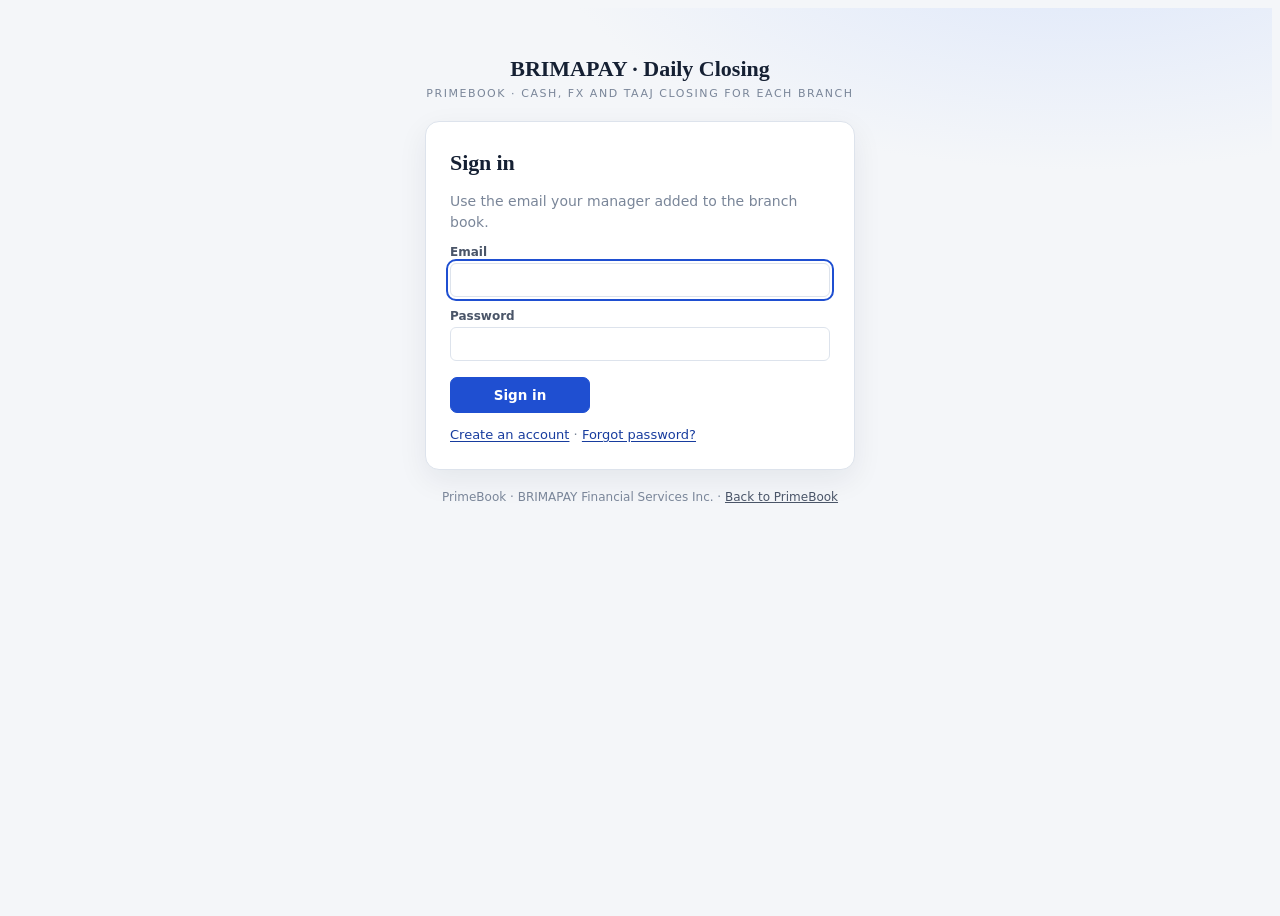
==== public/closing.html @ 63d5d9ae "Daily Closing web app at /closing: staff sign-in, branch books, team roles, server-checked saves (20" ====
<!doctype html>
<html lang="en">
<head>
<meta charset="utf-8">
<meta name="viewport" content="width=device-width,initial-scale=1,viewport-fit=cover">
<meta name="robots" content="noindex,nofollow">
<meta http-equiv="Content-Security-Policy" content="default-src 'self'; script-src 'self' 'unsafe-inline'; style-src 'self' 'unsafe-inline' https://fonts.googleapis.com; font-src https://fonts.gstatic.com; connect-src 'self' https://htrlqotaetdwccervhmd.supabase.co; img-src 'self' data:; base-uri 'none'; form-action 'none'">
<title>Daily Closing · PrimeBook</title>
<link rel="preconnect" href="https://fonts.googleapis.com"><link rel="preconnect" href="https://fonts.gstatic.com" crossorigin>
<link rel="stylesheet" href="https://fonts.googleapis.com/css2?family=IBM+Plex+Mono:wght@400;500&family=IBM+Plex+Sans:wght@400;500;600;700&family=Source+Serif+4:opsz,wght@8..60,500;8..60,600&display=swap">
<style>

/* Layout: a back-office ledger desk. Sticky control strip (date, branch, staff, status) + workflow rail,
   then one working view at a time. Figures in mono, headings in a quiet serif. */
:root{
  --bg:#F4F6F9; --panel:#FFFFFF; --ink:#152033; --ink-2:#4A5568; --ink-3:#7A8699; --line:#DDE3EC; --line-2:#EEF1F5;
  --accent:#1F4FD1; --accent-soft:#E8EEFC; --accent-ink:#173C9E;
  --ok:#17784A; --ok-soft:#E3F3EA; --warn:#9A5B07; --warn-soft:#FCF0DC; --bad:#B42318; --bad-soft:#FDE8E6; --info:#1F4FD1; --info-soft:#E8EEFC;
  --band:#0F1B2E; --band-ink:#E7ECF5; --band-2:#1A2942;
  --f-display:"Source Serif 4",Georgia,"Times New Roman",serif;
  --f-body:"IBM Plex Sans",system-ui,-apple-system,"Segoe UI",sans-serif;
  --f-mono:"IBM Plex Mono",ui-monospace,SFMono-Regular,Menlo,Consolas,monospace;
}
@media (prefers-color-scheme: dark){:root:not([data-theme="light"]){
  --bg:#0D1420; --panel:#141E2E; --ink:#E6ECF5; --ink-2:#B3BFD1; --ink-3:#8593A8; --line:#26344A; --line-2:#1C2839;
  --accent:#7EA2FF; --accent-soft:#1B2A4C; --accent-ink:#A9C0FF;
  --ok:#5CCB8F; --ok-soft:#14301F; --warn:#F0B35A; --warn-soft:#352711; --bad:#FF8A7E; --bad-soft:#3A1815; --info:#7EA2FF; --info-soft:#1B2A4C;
  --band:#09101B; --band-ink:#E7ECF5; --band-2:#16233A; color-scheme:dark}}
:root[data-theme="dark"]{
  --bg:#0D1420; --panel:#141E2E; --ink:#E6ECF5; --ink-2:#B3BFD1; --ink-3:#8593A8; --line:#26344A; --line-2:#1C2839;
  --accent:#7EA2FF; --accent-soft:#1B2A4C; --accent-ink:#A9C0FF;
  --ok:#5CCB8F; --ok-soft:#14301F; --warn:#F0B35A; --warn-soft:#352711; --bad:#FF8A7E; --bad-soft:#3A1815; --info:#7EA2FF; --info-soft:#1B2A4C;
  --band:#09101B; --band-ink:#E7ECF5; --band-2:#16233A; color-scheme:dark}
*{box-sizing:border-box}
[hidden]{display:none!important}
body{background:var(--bg);color:var(--ink);font:400 14px/1.5 var(--f-body);-webkit-font-smoothing:antialiased}
body::before{content:"";position:fixed;inset:0 0 auto;height:env(safe-area-inset-top,0px);z-index:10;background:var(--band)}
h1,h2,h3{font-family:var(--f-display);font-weight:600;text-wrap:balance;margin:0;letter-spacing:-.005em}
h2{font-size:22px} h3{font-size:17px}
p{margin:0}
.mono,.n,td.n,th.n{font-family:var(--f-mono);font-variant-numeric:tabular-nums}
.wrap{max-width:1320px;margin:0 auto;padding-left:max(16px,env(safe-area-inset-left,0px));padding-right:max(16px,env(safe-area-inset-right,0px))}
/* control strip */
.band{background:var(--band);color:var(--band-ink);position:sticky;top:env(safe-area-inset-top,0px);z-index:20;border-bottom:1px solid var(--band-2)}
.band .wrap{display:flex;flex-wrap:wrap;align-items:center;gap:12px 20px;padding-block:12px}
.brand{display:flex;flex-direction:column;gap:2px;margin-right:auto;min-width:0}
.brand b{font:600 17px var(--f-display);letter-spacing:.01em}
.brand small{font:500 11px var(--f-body);letter-spacing:.14em;text-transform:uppercase;color:#9FB0CC}
.ctl{display:flex;flex-direction:column;gap:3px;min-width:0}
.ctl label{font:500 10.5px var(--f-body);letter-spacing:.12em;text-transform:uppercase;color:#9FB0CC}
.ctl select,.ctl input{background:var(--band-2);color:var(--band-ink);border:1px solid #2C3D5C;border-radius:6px;font:500 13px var(--f-body);padding:6px 8px;min-height:34px;max-width:100%}
.ctl select:focus-visible,.ctl input:focus-visible{outline:2px solid #7EA2FF;outline-offset:1px}
.pill{display:inline-flex;align-items:center;gap:6px;border-radius:999px;padding:3px 10px;font:600 12px var(--f-body);white-space:nowrap}
.pill::before{content:"";width:7px;height:7px;border-radius:50%;background:currentColor}
.p-ok{background:var(--ok-soft);color:var(--ok)}.p-warn{background:var(--warn-soft);color:var(--warn)}.p-bad{background:var(--bad-soft);color:var(--bad)}.p-info{background:var(--info-soft);color:var(--info)}.p-mute{background:var(--line-2);color:var(--ink-2)}
.band .pill{font-size:12.5px;padding:5px 12px}
/* workflow rail */
.rail{background:var(--panel);border-bottom:1px solid var(--line)}
.rail ol{list-style:none;margin:0;padding:12px 0;display:grid;grid-template-columns:repeat(9,minmax(0,1fr));gap:6px;counter-reset:s}
.rail li{counter-increment:s;display:flex;flex-direction:column;gap:6px;min-width:0}
.rail li .bar{height:4px;border-radius:2px;background:var(--line)}
.rail li.done .bar{background:var(--ok)} .rail li.cur .bar{background:var(--accent)}
.rail li span{font:500 12px/1.3 var(--f-body);color:var(--ink-3)}
.rail li span::before{content:counter(s) ". ";font-family:var(--f-mono)}
.rail li.done span{color:var(--ink-2)} .rail li.cur span{color:var(--accent-ink);font-weight:600}
/* nav */
.nav{display:flex;gap:2px;overflow-x:auto;border-bottom:1px solid var(--line);background:var(--panel)}
.nav a{padding:11px 14px;color:var(--ink-2);text-decoration:none;font:500 14px var(--f-body);border-bottom:2px solid transparent;white-space:nowrap}
.nav a:hover{color:var(--ink)} .nav a[aria-current="page"]{color:var(--accent-ink);border-bottom-color:var(--accent);font-weight:600}
.nav a:focus-visible{outline:2px solid var(--accent);outline-offset:-2px}
main{padding-block:20px 48px}
.view{display:flex;flex-direction:column;gap:18px}
.sec{background:var(--panel);border:1px solid var(--line);border-radius:10px;padding:18px 20px;display:flex;flex-direction:column;gap:12px;min-width:0}
.sec-h{display:flex;flex-wrap:wrap;align-items:baseline;justify-content:space-between;gap:6px 14px}
.sec-h p{color:var(--ink-3);font-size:13px}
.lede{color:var(--ink-2);max-width:72ch}
.eyebrow{font:600 11px var(--f-body);letter-spacing:.14em;text-transform:uppercase;color:var(--ink-3)}
.grid2{display:grid;grid-template-columns:minmax(0,1.1fr) minmax(0,1fr);gap:18px}
.grid3{display:grid;grid-template-columns:repeat(3,minmax(0,1fr));gap:18px}
.kpis{display:grid;grid-template-columns:repeat(4,minmax(0,1fr));gap:12px}
.kpi{border:1px solid var(--line);border-radius:8px;padding:12px 14px;display:flex;flex-direction:column;gap:4px;background:var(--panel);min-width:0}
.kpi small{font:600 11px var(--f-body);letter-spacing:.1em;text-transform:uppercase;color:var(--ink-3)}
.kpi b{font:500 21px var(--f-mono);font-variant-numeric:tabular-nums;overflow-wrap:anywhere}
.kpi span{font-size:12.5px;color:var(--ink-3)}
/* tables */
.tw{overflow-x:auto;border:1px solid var(--line);border-radius:8px}
table{border-collapse:collapse;width:100%;font-size:13px}
th{background:var(--line-2);color:var(--ink-2);font:600 11.5px var(--f-body);letter-spacing:.03em;text-align:left;padding:8px 10px;white-space:nowrap;border-bottom:1px solid var(--line)}
td{padding:8px 10px;border-bottom:1px solid var(--line-2);vertical-align:top}
tr:last-child td{border-bottom:0}
td.n,th.n{text-align:right;white-space:nowrap}
tfoot td{font-weight:600;background:var(--line-2);border-top:1px solid var(--line)}
tr.sub td{background:var(--bg);font-weight:600;color:var(--ink-2)}
.mu{color:var(--ink-3)} .pos{color:var(--ok)} .neg{color:var(--bad)} .wn{color:var(--warn)}
.ref{font:500 12.5px var(--f-mono);white-space:nowrap}
.tag{display:inline-block;font:600 11px var(--f-mono);padding:1px 6px;border-radius:4px;background:var(--line-2);color:var(--ink-2)}
.dr{color:var(--ink)} .cr{color:var(--ink-2)}
/* checks */
.checks{list-style:none;margin:0;padding:0;display:flex;flex-direction:column}
.checks li{display:grid;grid-template-columns:22px 1fr auto;gap:8px;align-items:start;padding:8px 0;border-bottom:1px solid var(--line-2)}
.checks li:last-child{border-bottom:0}
.ic{width:20px;height:20px;border-radius:50%;display:grid;place-items:center;font:700 12px var(--f-mono)}
.ic.ok{background:var(--ok-soft);color:var(--ok)} .ic.bad{background:var(--bad-soft);color:var(--bad)} .ic.warn{background:var(--warn-soft);color:var(--warn)} .ic.info{background:var(--info-soft);color:var(--info)}
/* buttons and forms */
.btns{display:flex;flex-wrap:wrap;gap:8px}
button{font:600 13.5px var(--f-body);border-radius:7px;padding:8px 14px;cursor:pointer;border:1px solid var(--line);background:var(--panel);color:var(--ink);min-height:36px}
button:hover{border-color:var(--ink-3)}
button.pri{background:var(--accent);border-color:var(--accent);color:#fff}
:root:not([data-theme="light"]) button.pri{color:var(--panel)}
@media (prefers-color-scheme: light){:root:not([data-theme="dark"]) button.pri{color:#fff}}
:root[data-theme="light"] button.pri{color:#fff}
button.ghost{background:transparent}
button.dg{color:var(--bad);border-color:var(--bad-soft)}
button:focus-visible,input:focus-visible,select:focus-visible,textarea:focus-visible{outline:2px solid var(--accent);outline-offset:2px}
input,select,textarea{font:400 13.5px var(--f-body);color:var(--ink);background:var(--panel);border:1px solid var(--line);border-radius:6px;padding:6px 8px;min-height:34px;max-width:100%}
input.qty{width:76px;text-align:right;font-family:var(--f-mono)}
textarea{width:100%;min-height:58px;resize:vertical}
.field{display:flex;flex-direction:column;gap:4px;min-width:0}
.field label{font:600 12px var(--f-body);color:var(--ink-2)}
.note{border-radius:8px;padding:10px 12px;font-size:13px;display:flex;gap:10px;align-items:flex-start}
.note.info{background:var(--info-soft);color:var(--accent-ink)} .note.warn{background:var(--warn-soft);color:var(--warn)} .note.ok{background:var(--ok-soft);color:var(--ok)} .note.bad{background:var(--bad-soft);color:var(--bad)}
.note b{font-weight:600}
.callout{border-left:3px solid var(--accent);background:var(--accent-soft);padding:12px 14px;border-radius:0 8px 8px 0;color:var(--ink)}
.callout h3{font-size:16px;margin-bottom:4px}
.log{list-style:none;margin:0;padding:0;display:flex;flex-direction:column;font-size:13px}
.log li{display:grid;grid-template-columns:52px 1fr;gap:10px;padding:7px 0;border-bottom:1px solid var(--line-2)}
.log li:last-child{border-bottom:0}
.log time{font:500 12px var(--f-mono);color:var(--ink-3)}
.toast{position:fixed;left:50%;transform:translateX(-50%);bottom:calc(16px + env(safe-area-inset-bottom,0px));z-index:40;max-width:min(560px,calc(100% - 32px));padding:10px 16px;border-radius:8px;font-size:13.5px;box-shadow:0 8px 24px rgba(10,20,40,.25)}
.toast.ok{background:var(--ok);color:#fff}.toast.bad{background:var(--bad);color:#fff}
:root:not([data-theme="light"]) .toast{color:var(--panel)}
@media (prefers-color-scheme: light){:root:not([data-theme="dark"]) .toast{color:#fff}}
:root[data-theme="light"] .toast{color:#fff}
.rep-nav{display:flex;flex-wrap:wrap;gap:6px}
.rep-nav button{font-weight:500;font-size:12.5px;padding:5px 10px;min-height:30px}
.je{border:1px solid var(--line);border-radius:8px;overflow:hidden}
.je-h{display:flex;flex-wrap:wrap;gap:4px 14px;align-items:baseline;padding:9px 12px;background:var(--line-2);border-bottom:1px solid var(--line)}
.je-h .d{color:var(--ink-2);font-size:13px;flex:1 1 280px;min-width:0}
.je table{font-size:12.5px} .je td,.je th{padding:6px 12px}
.je .bal{padding:6px 12px;font-size:12px;border-top:1px solid var(--line-2)}
.stack{display:flex;flex-direction:column;gap:12px}
.matrix td{text-align:center} .matrix td:first-child{text-align:left}
.y{color:var(--ok);font-weight:700} .x{color:var(--ink-3)}
pre.mermaid{background:var(--panel);margin:0;overflow-x:auto}
.formula{font:500 12.5px/1.7 var(--f-mono);background:var(--bg);border:1px solid var(--line);border-radius:8px;padding:10px 12px;overflow-x:auto;white-space:pre}
.sample{font:600 10.5px var(--f-body);letter-spacing:.1em;text-transform:uppercase;color:var(--warn);background:var(--warn-soft);padding:2px 7px;border-radius:4px}
@media (max-width:1100px){.kpis{grid-template-columns:repeat(2,minmax(0,1fr))}.grid3{grid-template-columns:1fr}}
@media (max-width:900px){.grid2{grid-template-columns:1fr}.rail ol{grid-template-columns:repeat(3,minmax(0,1fr))}}
@media (max-width:560px){.rail ol{grid-template-columns:repeat(2,minmax(0,1fr))}.kpis{grid-template-columns:1fr 1fr}.kpi b{font-size:17px}.sec{padding:14px}.brand{flex-basis:100%}.band .wrap{gap:10px 12px}}
@media (prefers-reduced-motion:reduce){*{scroll-behavior:auto!important}}

/* ---- shared with the sample app ---- */
[hidden]{display:none!important}
.nav button{background:transparent;border:0;border-bottom:2px solid transparent;border-radius:0;padding:11px 14px;color:var(--ink-2);font:500 14px var(--f-body);white-space:nowrap;min-height:0}
.nav button:hover{color:var(--ink);border-color:transparent}
.nav button[aria-current="page"]{color:var(--accent-ink);border-bottom-color:var(--accent);font-weight:600}
button:disabled,input:disabled{opacity:.5;cursor:not-allowed}
.fgrid{display:grid;grid-template-columns:repeat(2,minmax(0,1fr));gap:10px 12px}
.fgrid .field input,.fgrid .field select{width:100%}
.field select,.field input{width:100%}
.mini{display:flex;gap:6px;flex-wrap:wrap;align-items:center}.mini input{flex:1 1 110px;min-width:0}
.note button{margin-left:6px;min-height:30px;padding:4px 10px}
@media (max-width:560px){.fgrid{grid-template-columns:1fr}.band{position:static}}
.feat{display:grid;grid-template-columns:repeat(auto-fill,minmax(230px,1fr));gap:10px}
.ft{display:flex;flex-direction:column;align-items:flex-start;gap:4px;text-align:left;padding:12px 14px;border:1px solid var(--line);border-radius:10px;background:var(--panel);min-height:0;font-weight:400}
.ft:hover{border-color:var(--accent);background:var(--accent-soft)}
.ft b{font:600 14px var(--f-body);color:var(--ink)}.ft span{font-size:12.5px;color:var(--ink-2);line-height:1.45}.ft em{font-style:normal;font:600 12px var(--f-body);color:var(--accent-ink);margin-top:2px}
.sec{scroll-margin-top:170px}
@media (max-width:560px){.sec{scroll-margin-top:12px}}

/* ---- web platform: band additions ---- */
.w-v{color:var(--band-ink);font:500 14px var(--f-body);display:inline-flex;align-items:center;gap:6px;min-height:34px}
.w-r{font:600 11px var(--f-body);letter-spacing:.06em;text-transform:uppercase;color:#9FB0CC;border:1px solid var(--band-2);border-radius:999px;padding:1px 8px}
.w-acts{flex-direction:row!important;gap:6px;align-items:flex-end;margin-left:auto}
.w-btn{background:transparent;color:var(--band-ink);border:1px solid #33476A;min-height:32px;padding:4px 12px;font:500 13px var(--f-body);border-radius:8px}
.w-btn:hover{background:var(--band-2);border-color:#4A6290;color:#fff}

/* ---- web platform: sign-in and setup screens ---- */
#gate{min-height:100vh;background:radial-gradient(900px 420px at 85% -10%,#DCE6FA,transparent 60%),var(--bg)}
.g-wrap{max-width:760px;margin:0 auto;padding:48px 16px 40px;display:flex;flex-direction:column;align-items:center;gap:18px}
.g-brand{text-align:center}.g-brand b{display:block;font:600 22px var(--f-display);color:var(--ink)}.g-brand small{font:500 11px var(--f-body);letter-spacing:.14em;text-transform:uppercase;color:var(--ink-3)}
.g-card{width:100%;max-width:430px;background:var(--panel);border:1px solid var(--line);border-radius:14px;padding:24px;box-shadow:0 10px 30px rgba(21,32,51,.07);display:flex;flex-direction:column;gap:12px}
.g-card.g-wide{max-width:760px}
.g-card h1{font-size:22px}.g-card p{margin:0}
.g-card .field{display:flex;flex-direction:column;gap:4px}
.g-card .btns{margin-top:4px}.g-card .btns .pri{min-width:140px}
.g-links{font-size:13px;color:var(--ink-3)}
.lnk{background:none;border:0;padding:0;min-height:0;color:var(--accent-ink);font:500 13px var(--f-body);text-decoration:underline;text-underline-offset:2px;cursor:pointer}
.g-head{display:flex;justify-content:space-between;align-items:flex-start;gap:12px;flex-wrap:wrap}
.g-books{display:grid;grid-template-columns:repeat(auto-fill,minmax(220px,1fr));gap:10px}
.g-book{display:flex;flex-direction:column;align-items:flex-start;gap:4px;text-align:left;padding:14px;border:1px solid var(--line);border-radius:10px;background:var(--panel);min-height:0;font-weight:400}
.g-book:hover{border-color:var(--accent);background:var(--accent-soft)}
.g-book b{font:600 16px var(--f-body);color:var(--ink)}.g-book span{font-size:12.5px;color:var(--ink-2)}.g-book em{font-style:normal;font:600 12px var(--f-body);color:var(--accent-ink)}
.g-new{border-top:1px solid var(--line-2);padding-top:12px}
.g-new summary{cursor:pointer;font:600 14px var(--f-body);color:var(--accent-ink);margin-bottom:10px}
.g-foot{font-size:12px;color:var(--ink-3);text-align:center}.g-foot a{color:var(--ink-2)}
@media (max-width:560px){.g-wrap{padding-top:24px}.g-card{padding:18px}.w-acts{margin-left:0}}

</style>
</head>
<body>
<div id="gate"></div>
<div id="shell" hidden>
<div class="band"><div class="wrap">
  <div class="brand"><b>BRIMAPAY · Daily Closing</b><small>PrimeBook · base currency CAD</small></div>
  <div class="ctl"><label for="c-date">Business date</label><select id="c-date"></select></div>
  <div class="ctl"><label>Branch</label><span id="c-book" class="w-v"></span></div>
  <div class="ctl"><label>Signed in</label><span id="c-who" class="w-v"></span></div>
  <div class="ctl"><label>Day status</label><span id="c-status"></span></div>
  <div class="ctl"><label>Books</label><span id="c-sync"></span></div>
  <div class="ctl w-acts"><button type="button" class="w-btn" data-gs="books">Switch book</button><button type="button" class="w-btn" data-gs="signout">Sign out</button></div>
</div></div>
<div class="rail"><div class="wrap"><ol id="rail" aria-label="Closing workflow"></ol></div></div>
<nav class="nav" aria-label="Sections"><div class="wrap" id="nav" style="display:flex;gap:2px;overflow-x:auto"></div></nav>
<main class="wrap"><div id="app"></div></main>
</div>
<div id="toast" class="toast" role="status" hidden></div>
<script>
/* =====================================================================
   BRIMAPAY Daily Closing – ledger engine (pure, no DOM).
   A book holds many business days for one branch. Every action goes
   through act(user, action, payload) which checks role, separation of
   duties and day state, then posts balanced journals and logs an
   append-only, hash-chained audit entry.
   ===================================================================== */
const r2=v=>Math.round(((+v||0)+Number.EPSILON)*100)/100;
const r6=v=>+(+v||0).toFixed(8);
const BASE='CAD';let BRANCH='Vancouver',BCODE='VAN';
const USERS={
  farhan:{name:'Farhan',role:'Teller',title:'Teller · Preparer'},
  amina:{name:'Amina',role:'Manager',title:'Branch Manager · Approver'},
  daniel:{name:'Daniel',role:'Finance',title:'Finance · Head-office accountant'},
  sara:{name:'Sara',role:'Auditor',title:'Internal auditor · Read only'}};
const ACC=[
 ['1000','Cash on Hand – Till','CAD','A','Cash'],
 ['1005','Safe – CAD','CAD','A','Cash'],
 ['1010','Bank – RBC Operating','CAD','A','Bank'],
 ['1100','FX Stock – USD','USD','A','FX stock'],
 ['1101','FX Stock – AED','AED','A','FX stock'],
 ['1102','FX Stock – ETB','ETB','A','FX stock'],
 ['1103','FX Stock – KES','KES','A','FX stock'],
 ['1210','Due from Taaj System','CAD','A','Settlement asset'],
 ['3000',"Owner's Capital",'CAD','E','Equity'],
 ['3900','Retained Earnings (P&L summary)','CAD','E','Equity'],
 ['4100','Remittance Commission Income','CAD','I','Income'],
 ['4200','Realized FX Gain/Loss','CAD','I','Income'],
 ['4210','Unrealized FX Gain/Loss','CAD','I','Income'],
 ['6100','Office Supplies','CAD','X','Expense'],
 ['6200','Rent','CAD','X','Expense'],
 ['6300','Utilities','CAD','X','Expense'],
 ['6400','Bank Charges','CAD','X','Expense'],
 ['6500','Cash Over/Short','CAD','X','Expense']].map(a=>({code:a[0],name:a[1],ccy:a[2],cls:a[3],grp:a[4],bs:'ALE'.includes(a[3])}));
const AC=Object.fromEntries(ACC.map(a=>[a.code,a]));
const CCYS=['USD','AED','ETB','KES'];
const FXA={USD:'1100',AED:'1101',ETB:'1102',KES:'1103'};
const EXPC=['6100','6200','6300','6400'];
const BOARD={USD:{b:1.35,s:1.395},AED:{b:0.365,s:0.381},ETB:{b:0.0093,s:0.0103},KES:{b:0.0101,s:0.0108}};
const SRC_BOARD='Branch rate board (Treasury, published 08:45 PT)';
const CASH_DENOMS=[100,50,20,10,5,2,1,0.25,0.1,0.05];
const START='2026-10-27';
const OPEN0={'1000':{fc:1514,cad:1514},'1005':{fc:10000,cad:10000},'1010':{fc:18250,cad:18250},
 '1100':{fc:2000,cad:2720},'1101':{fc:5000,cad:1860},'1102':{fc:120000,cad:1152},'1103':{fc:250000,cad:2625},
 '1210':{fc:3200,cad:3200},'3000':{fc:-40000,cad:-40000},'3900':{fc:-1321,cad:-1321}};
const PERM={open:['Teller','Manager'],record:['Teller','Manager'],count:['Teller','Manager'],stmt:['Teller','Manager'],completeRecon:['Teller','Manager'],
 reopenRecon:['Teller','Manager'],reason:['Teller','Manager'],raiseAdj:['Teller','Manager'],approveAdj:['Manager','Finance'],rateSet:['Manager','Finance'],rateAp:['Manager','Finance'],
 submit:['Teller','Manager'],approve:['Manager'],returnDay:['Manager','Finance'],lock:['Manager','Finance'],next:['Manager','Finance'],reverse:['Manager','Finance'],editOpening:[],postLocked:['Teller','Manager']};
const LABEL={open:'open the day',record:'record transactions',count:'enter counts',stmt:'enter statements',completeRecon:'complete reconciliations',reopenRecon:'reopen reconciliations',reason:'explain variances',
 raiseAdj:'raise adjustments',approveAdj:'approve adjustments',rateSet:'set closing rates',rateAp:'approve closing rates',submit:'submit the day',approve:'approve the day',returnDay:'return the day',
 lock:'lock the day',next:'generate the next-day opening',reverse:'reverse transactions',editOpening:'edit opening balances',postLocked:'post transactions'};
const TXTYPES={
 buy:{t:'Currency purchase',d:'Buy foreign currency from a customer; pay CAD from the till.'},
 sell:{t:'Currency sale',d:'Sell foreign currency to a customer; receive CAD into the till.'},
 payout:{t:'Taaj remittance payout',d:'Pay a Taaj remittance to a beneficiary in cash. Taaj owes us the amount plus commission.'},
 settle:{t:'Taaj settlement received',d:'Taaj pays what it owes us, in cash or to the bank. Reduces Due from Taaj; not income.'},
 expense:{t:'Expense',d:'Pay a running cost from the till or the bank.'},
 tosafe:{t:'Till to safe',d:'Move CAD cash from the till into the safe.'},
 fromsafe:{t:'Safe to till',d:'Move CAD cash from the safe into the till.'},
 deposit:{t:'Bank deposit',d:'Deposit CAD cash from the till into the bank.'},
 withdraw:{t:'Bank withdrawal',d:'Withdraw CAD from the bank into the till.'}};
function fnv(s){let h=0x811c9dc5;for(let i=0;i<s.length;i++){h^=s.charCodeAt(i);h=Math.imul(h,16777619)>>>0}return h.toString(16).padStart(8,'0')}
function fm(v){v=r2(+v||0);if(Math.abs(v)<.005)v=0;return(v<0?'−':'')+Math.abs(v).toLocaleString('en-CA',{minimumFractionDigits:2,maximumFractionDigits:2})}
function rf(v){v=+v||0;let s=v.toFixed(6).replace(/0+$/,'');const d=(s.split('.')[1]||'').length;return d<4?v.toFixed(4):s}
const addD=(d,n)=>{const x=new Date(d+'T00:00:00Z');x.setUTCDate(x.getUTCDate()+n);return x.toISOString().slice(0,10)};
const cap=s=>s.charAt(0).toUpperCase()+s.slice(1);
const L=(a,d,c,fc,rate)=>({a,d:r2(d),c:r2(c),fc:fc==null?r2(d-c):r6(fc),rate:rate||1});
const newDay=(date,opening,prev)=>({date,status:'Not opened',opening,openFrom:prev||null,js:[],counts:null,bank:null,taaj:null,rates:{},reasons:{},adjs:[],recDone:false,
 opened:null,submitted:null,approved:null,locked:null,returned:null,next:null,clock:8*60+50});

function Book(state){
 const B=state||{v:2,days:[newDay(START,JSON.parse(JSON.stringify(OPEN0)),{ref:'DC-VAN-20261026',date:'2026-10-26',approvedBy:'Amina',approvedAt:'2026-10-26 18:22',locked:true})],cur:0,seq:{TX:0,ADJ:0},audit:[]};
 const E={B};
 E.day=i=>B.days[i==null?B.cur:i];
 E.prevLocked=D=>{const i=B.days.indexOf(D);if(i<=0)return!!(D.openFrom&&D.openFrom.locked);return B.days[i-1].status=='Locked'};
 E.ts=(D,at)=>{if(at)return D.date+' '+at;if(E.real)return D.date+' '+new Date().toLocaleTimeString('en-GB',{timeZone:'America/Vancouver',hour:'2-digit',minute:'2-digit',hour12:false});const h=Math.floor(D.clock/60)%24,m=D.clock%60;D.clock+=3;return D.date+' '+String(h).padStart(2,'0')+':'+String(m).padStart(2,'0')};
 E.log=(D,uid,action,result,ref,detail,at)=>{const u=USERS[uid],prev=B.audit.length?B.audit[B.audit.length-1].hash:'00000000';
  const e={seq:(B.audit.length?B.audit[B.audit.length-1].seq:0)+1,date:D.date,at:E.ts(D,at),user:u.name,role:u.title,action,result,ref:ref||'',detail:detail||'',acct:E.acct||''};e.hash=fnv(prev+JSON.stringify(e));B.audit.push(e);return e};
 E.bal=(D,code,withCL)=>{const o=(D.opening||{})[code]||{fc:0,cad:0};let fc=o.fc,cad=o.cad;D.js.forEach(j=>{if(j.type=='CL'&&!withCL)return;j.lines.forEach(l=>{if(l.a==code){cad+=l.d-l.c;fc+=l.fc}})});return{fc:r6(fc),cad:r2(cad)}};
 E.avg=(D,c)=>{const b=E.bal(D,FXA[c]);return b.fc>1e-9?b.cad/b.fc:BOARD[c].b};
 E.ok=j=>Math.abs(r2(j.lines.reduce((s,l)=>s+l.d,0))-r2(j.lines.reduce((s,l)=>s+l.c,0)))<.005;
 E.post=(D,j)=>{if(!E.ok(j))throw new Error('Journal '+j.ref+' does not balance. Nothing was posted.');D.js.push(j);return j};
 E.tillTotal=D=>D.counts?r2(CASH_DENOMS.reduce((s,d)=>s+d*(+D.counts.till[d]||0),0)):null;
 E.held=D=>CCYS.filter(c=>{const b=E.bal(D,FXA[c]);const o=(D.opening||{})[FXA[c]]||{fc:0};return Math.abs(b.fc)>1e-9||Math.abs(o.fc)>1e-9});
 E.rateOf=(D,c)=>{const r=D.rates[c];return r&&r.st=='Approved'?r:null};
 E.recs=D=>recs(E,D);E.checks=D=>checks(E,D);E.blockers=D=>checks(E,D).filter(c=>!c.ok&&c.sev=='block');
 E.pnl=D=>{const inc=ACC.filter(a=>a.cls=='I').map(a=>({a,v:r2(-E.bal(D,a.code).cad)})),exp=ACC.filter(a=>a.cls=='X').map(a=>({a,v:r2(E.bal(D,a.code).cad)}));
  const ti=r2(inc.reduce((s,x)=>s+x.v,0)),te=r2(exp.reduce((s,x)=>s+x.v,0));return{inc,exp,ti,te,net:r2(ti-te)}};
 E.fxRows=D=>CCYS.map(c=>{const code=FXA[c],o=(D.opening||{})[code]||{fc:0,cad:0},b=E.bal(D,code),R=D.rates[c]||{},cr=+R.r||BOARD[c].b,avg=b.fc>1e-9?b.cad/b.fc:0,val=r2(b.fc*cr);
  let bought=0,sold=0,adj=0;D.js.forEach(j=>j.lines.forEach(l=>{if(l.a!=code)return;if(j.type=='ADJ')adj+=l.fc;else if(l.fc>0)bought+=l.fc;else sold-=l.fc}));
  return{c,code,open:o,bought:r6(bought),sold:r6(sold),adj:r6(adj),fc:b.fc,book:b.cad,avg,cr,rsrc:R.src||'Board buy rate (no closing rate yet)',rst:R.st||'Missing',val,unr:r2(val-b.cad)}}).filter(x=>Math.abs(x.fc)>1e-9||Math.abs(x.open.fc)>1e-9);
 E.nextTx=()=>'TX-'+String(++B.seq.TX).padStart(3,'0');
 E.nextAdj=()=>'ADJ-'+String(++B.seq.ADJ).padStart(3,'0');
 /* ------------------------------------------------------------- */
 E.act=(uid,action,p={})=>{const u=USERS[uid],D=E.day(),at=p.at;
  const deny=m=>{E.log(D,uid,LABEL[action]?cap(LABEL[action]):action,'Denied',p.ref||'',m,at);return{ok:false,msg:m}};
  const okr=(m,ref,detail)=>{E.log(D,uid,m,'OK',ref,detail,at);return{ok:true,msg:detail||m}};
  if(action=='editOpening')return deny('Opening balances are carried forward from the approved close of the previous day and cannot be overwritten. Raise an authorized adjustment instead.');
  if(!(PERM[action]||[]).includes(u.role))return deny(u.title.split(' · ')[0]+' role cannot '+LABEL[action]+'.');
  if(B.cur!=B.days.length-1&&!['next'].includes(action))return deny('You are viewing '+D.date+'. Switch to the latest business date to make changes.');
  const posting=['record','count','stmt','completeRecon','reopenRecon','reason','raiseAdj','approveAdj','reverse','postLocked','rateSet','rateAp'];
  if(posting.includes(action)&&D.status=='Locked')return deny(D.date+' is locked for '+BRANCH+'. Post on an open business date, or ask Finance to reopen the day with a documented reason.');
  if(posting.includes(action)&&['Submitted','Approved'].includes(D.status))return deny('The day is '+D.status.toLowerCase()+'. It must be returned for correction before anything changes.');
  if(action!='open'&&D.status=='Not opened')return deny('Open the day first.');
  const varOf=id=>(E.recs(D).find(r=>r.id==id)||{});
  switch(action){
   case 'open':{if(D.status!='Not opened')return deny('The day is already open.');if(!E.prevLocked(D))return deny('The previous business day is not locked.');
    D.status='Open';D.opened={by:u.name,at:E.ts(D,at)};E.log(D,uid,'Open day','OK','DC-'+BCODE+'-'+D.date.replace(/-/g,''),'Day opened by '+u.name,at);
    return okr('Load opening balances',(D.openFrom||{}).ref||'','Opening balances loaded from the approved close of '+((D.openFrom||{}).date||'the previous day')+' ('+Object.keys(D.opening).length+' accounts).')}
   case 'record':{if(D.recDone)return deny('Reconciliations are complete. Reopen them before recording more transactions, so the counts stay valid.');
    const b=buildTx(E,D,p);if(b.err)return deny(b.err);const ref=p.ref&&/^TX-/.test(p.ref)?p.ref:E.nextTx();if(p.ref&&/^TX-/.test(p.ref))B.seq.TX=Math.max(B.seq.TX,+p.ref.slice(3));
    if(D.js.some(j=>j.ref==ref))return deny('Reference '+ref+' already exists.');
    const j=E.post(D,{ref,type:'TX',kind:TXTYPES[p.type].t,tt:p.type,at:E.ts(D,at),by:u.name,desc:b.desc,party:p.party||'',ext:p.ext||'',ccy:b.ccy,amt:b.amt,rate:b.rate,src:b.src,avg:b.avg,cost:b.cost,gain:b.gain,lines:b.lines,status:'Posted',big:b.cadAmt>=10000});
    return okr('Post transaction',ref,TXTYPES[p.type].t+' '+ref+' posted: '+b.ccy+' '+fm(b.amt)+(b.ccy!=BASE?' = CAD '+fm(b.cadAmt):'')+'. Debits = credits.')}
   case 'count':{const till={};for(const d of CASH_DENOMS){const q=p.till?p.till[d]:0;if(q!=null&&q!==''&&(!(+q>=0)||+q%1))return deny('Note and coin quantities must be whole numbers of zero or more (CAD '+d+').');till[d]=+q||0}
    const fx={};for(const c of E.held(D)){const v=p.fx?p.fx[c]:null;if(v===''||v==null)return deny('Enter the counted '+c+' amount (0 if none).');if(!(+v>=0))return deny(c+': the counted amount must be zero or more.');fx[c]=r2(+v)}
    if(p.safe===''||p.safe==null||!(+p.safe>=0))return deny('Enter the counted safe amount.');
    if(p.witness&&p.witness.trim().toLowerCase()==u.name.toLowerCase())return deny('The witness must be a different person from the counter.');
    D.counts={till,safe:r2(+p.safe),fx,by:u.name,witness:(p.witness||'').trim(),at:E.ts(D,at)};return okr('Enter counts','CNT-VAN-'+D.date.replace(/-/g,''),'Till CAD '+fm(E.tillTotal(D))+', safe CAD '+fm(D.counts.safe)+' and '+Object.keys(fx).length+' currencies counted.')}
   case 'stmt':{if(p.kind=='bank'){if(!isFinite(+p.stmt)||p.stmt==='')return deny('Enter the bank statement closing balance.');if(!(p.sref||'').trim())return deny('Enter the bank statement reference.');
     const items=[];for(const ln of String(p.items||'').split('\n').map(s=>s.trim()).filter(Boolean)){const q=ln.split(';').map(s=>s.trim()),amt=+String(q[q.length-1]).replace(/,/g,'');if(q.length<2||!isFinite(amt)||q[q.length-1]==='')return deny('Each reconciling item needs "reference; description; amount". Problem: '+ln);items.push({ref:q[0],desc:q.length>2?q.slice(1,-1).join('; '):'',amt:r2(amt)})}
     D.bank={stmt:r2(+p.stmt),ref:p.sref.trim(),items,by:u.name};return okr('Enter bank statement',p.sref.trim(),'Bank statement CAD '+fm(+p.stmt)+' with '+items.length+' reconciling item(s).')}
    if(!isFinite(+p.stmt)||p.stmt==='')return deny('Enter the balance due on the Taaj statement.');if(!(p.sref||'').trim())return deny('Enter the Taaj statement reference.');
    D.taaj={stmt:r2(+p.stmt),ref:p.sref.trim(),by:u.name};return okr('Enter Taaj statement',p.sref.trim(),'Taaj statement balance due CAD '+fm(+p.stmt)+'.')}
   case 'completeRecon':{if(!D.counts)return deny('Enter the till, safe and currency counts first.');if(!D.bank)return deny('Enter the bank statement first.');if(!D.taaj&&Math.abs(E.bal(D,'1210').cad)>.004)return deny('Enter the Taaj settlement statement first.');
    D.recDone=true;return okr('Complete reconciliations','REC-VAN-'+D.date.replace(/-/g,''),'Cash, safe, bank, FX stock and Taaj settlement reconciliations completed.')}
   case 'reopenRecon':{if(!D.recDone)return deny('Reconciliations are not complete yet.');if(D.adjs.some(a=>a.status=='Pending approval'))return deny('Decide the pending adjustment first.');D.recDone=false;return okr('Reopen reconciliations','','Reconciliations reopened. Counts must be checked again before submitting.')}
   case 'reason':{const r=(p.reason||'').trim(),ref=(p.sref||'').trim();if(r.length<10)return deny('Write a reason of at least 10 characters.');if(!ref)return deny('Add a supporting reference, for example an incident or count-sheet number.');
    const v=varOf(p.id);if(!v.id)return deny('Unknown reconciliation.');D.reasons[p.id]={reason:r,ref,by:u.name};return okr('Explain variance',ref,(v.acct||p.id)+': '+r)}
   case 'raiseAdj':{const v=varOf(p.id);if(!v.id||!v.adjustable)return deny('This reconciliation is corrected with a reason, not an adjustment.');if(v.actual==null||Math.abs(v.variance)<.005)return deny('There is no variance to adjust.');
    if(!D.reasons[p.id])return deny('Explain the variance before raising an adjustment.');if(D.adjs.some(a=>a.id==p.id&&a.status!='Rejected'))return deny('An adjustment for this variance already exists.');
    const rate=v.ccy==BASE?1:E.avg(D,v.ccy),cad=r2(Math.abs(v.variance)*rate),ref=E.nextAdj();
    D.adjs.push({ref,id:p.id,code:v.code,ccy:v.ccy,fc:r6(v.variance),cad,rate,status:'Pending approval',by:u.name,at:E.ts(D,at),pre:{exp:v.expected,act:v.actual},why:D.reasons[p.id]});
    return okr('Raise adjustment',ref,v.acct+' '+(v.variance<0?'short':'over')+' '+fm(Math.abs(v.variance))+' '+v.ccy+(v.ccy!=BASE?' × '+rf(rate):'')+' = CAD '+fm(cad)+'. Awaiting approval.')}
   case 'approveAdj':{const a=D.adjs.find(x=>x.ref==p.ref);if(!a||a.status!='Pending approval')return deny('No adjustment is waiting for approval.');if(a.by==u.name)return deny('Separation of duties: '+u.name+' raised '+a.ref+' and cannot approve it.');
    if(p.reject){if((p.reason||'').trim().length<10)return deny('Write the reason for rejecting (at least 10 characters).');a.status='Rejected';a.apprBy=u.name;a.note=p.reason.trim();return okr('Reject adjustment',a.ref,a.ref+' rejected: '+a.note)}
    const short=a.fc<0,lines=short?[L('6500',a.cad,0),L(a.code,0,a.cad,a.fc,a.rate)]:[L(a.code,a.cad,0,a.fc,a.rate),L('6500',0,a.cad)];
    E.post(D,{ref:a.ref,type:'ADJ',kind:'Count adjustment',at:E.ts(D,at),by:a.by,appr:u.name,desc:AC[a.code].name+' '+(short?'shortage':'overage')+' at count. '+a.why.reason+' ('+a.why.ref+').',ccy:a.ccy,amt:Math.abs(a.fc),rate:a.rate,src:a.ccy==BASE?'Base currency':'Carrying rate (weighted average cost)',lines,status:'Posted'});
    a.status='Approved and posted';a.apprBy=u.name;return okr('Approve adjustment',a.ref,a.ref+' approved and posted: '+(short?'Dr 6500 / Cr '+a.code:'Dr '+a.code+' / Cr 6500')+' CAD '+fm(a.cad)+'.')}
   case 'rateSet':{const c=p.ccy;if(!CCYS.includes(c))return deny('Unknown currency.');if(!(+p.rate>0))return deny('Enter a '+c+' closing rate above zero.');if(!(p.src||'').trim()||p.src.trim().length<3)return deny('Enter where the rate comes from.');
    const dev=Math.abs(+p.rate/BOARD[c].b-1);D.rates[c]={r:+p.rate,src:p.src.trim(),by:u.name,st:'Pending approval',dev:r2(dev*100)};return okr('Set closing rate',c,c+' closing rate '+rf(+p.rate)+' from '+p.src.trim()+(dev>.05?' (more than 5% from the board rate)':'')+'. Awaiting approval.')}
   case 'rateAp':{const r=D.rates[p.ccy];if(!r||r.st=='Approved')return deny('No '+(p.ccy||'')+' closing rate is waiting for approval.');if(r.by==u.name)return deny('Separation of duties: '+u.name+' entered this rate and cannot approve it.');
    r.st='Approved';r.ap=u.name;return okr('Approve closing rate',p.ccy,p.ccy+' closing rate '+rf(r.r)+' approved.')}
   case 'submit':{if(!['Open','Returned'].includes(D.status))return deny('Only an open or returned day can be submitted.');const b=E.blockers(D);if(b.length)return deny('Submit is blocked: '+b[0].text);
    D.status='Submitted';D.submitted={by:u.name,at:E.ts(D,at)};return okr('Submit day','DC-'+BCODE+'-'+D.date.replace(/-/g,''),'Day submitted for approval with no open blockers.')}
   case 'returnDay':{if(D.status!='Submitted')return deny('Only a submitted day can be returned.');const r=(p.reason||'').trim();if(r.length<10)return deny('Write the reason for returning the day (at least 10 characters).');
    D.status='Returned';D.returned={by:u.name,at:E.ts(D,at),reason:r};return okr('Return day','DC-'+BCODE+'-'+D.date.replace(/-/g,''),'Returned for correction: '+r)}
   case 'approve':{if(D.status!='Submitted')return deny('Only a submitted day can be approved.');if(D.submitted.by==u.name)return deny('Separation of duties: '+u.name+' submitted this day and cannot approve it.');
    if(D.opened&&D.opened.by==u.name)return deny('Separation of duties: the person who prepared the day cannot approve it.');const b=E.blockers(D);if(b.length)return deny('Approval is blocked: '+b[0].text);
    D.status='Approved';D.approved={by:u.name,at:E.ts(D,at)};return okr('Approve day','DC-'+BCODE+'-'+D.date.replace(/-/g,''),'Day approved.')}
   case 'lock':{if(D.status!='Approved')return deny('Approve the day before locking it.');const lines=[];let net=0;
    ACC.filter(a=>!a.bs).forEach(a=>{const b=E.bal(D,a.code).cad;if(Math.abs(b)<.005)return;lines.push(L(a.code,b<0?-b:0,b>0?b:0));net+=b});
    if(lines.length){lines.push(L('3900',net>0?net:0,net<0?-net:0));E.post(D,{ref:'CL-'+D.date.replace(/-/g,''),type:'CL',kind:'Close income and expense to P&L',at:E.ts(D,at),by:'System',appr:u.name,desc:'Income and expense closed to 3900 Retained Earnings. Day result CAD '+fm(-net)+'.',ccy:'CAD',amt:Math.abs(r2(net)),rate:1,src:'Base currency',lines,status:'Posted'})}
    D.result=r2(-net);D.status='Locked';D.locked={by:u.name,at:E.ts(D,at)};D.snapHash=fnv(JSON.stringify(D.js)+JSON.stringify(D.opening));return okr('Lock day','DC-'+BCODE+'-'+D.date.replace(/-/g,''),'Day locked. Income and expense closed to P&L. Nothing more can be posted to '+D.date+'.')}
   case 'next':{if(D.status!='Locked')return deny('Lock the day before generating the next-day opening.');if(D.next)return deny('The next-day opening already exists.');
    const op={};ACC.filter(a=>a.bs).forEach(a=>{const b=E.bal(D,a.code,true);if(Math.abs(b.cad)>.004||Math.abs(b.fc)>1e-9)op[a.code]={fc:b.fc,cad:b.cad}});
    const nd=newDay(addD(D.date,1),op,{ref:'DC-'+BCODE+'-'+D.date.replace(/-/g,''),date:D.date,approvedBy:D.approved.by,approvedAt:D.approved.at,locked:true});
    Object.keys(D.rates).forEach(c=>{nd.rates[c]={r:D.rates[c].r,src:'Copied from the '+D.date+' closing rate; confirm with Treasury',by:'System',st:'Pending approval'}});
    D.next={at:E.ts(D,at),by:u.name,date:nd.date};B.days.push(nd);return okr('Generate next-day opening','DC-'+BCODE+'-'+nd.date.replace(/-/g,''),'Opening balances for '+nd.date+' generated from the locked close.')}
   case 'reverse':{const j=D.js.find(x=>x.ref==p.ref);if(!j||j.type!='TX')return deny('Choose a posted transaction.');if(j.status=='Reversed')return deny(j.ref+' is already reversed.');if(D.recDone)return deny('Reopen reconciliations first, so the counts are checked again after the reversal.');
    const r=(p.reason||'').trim();if(r.length<10)return deny('Write the reason for the reversal (at least 10 characters).');
    E.post(D,{ref:'REV-'+j.ref,type:'REV',kind:'Reversal',at:E.ts(D,at),by:u.name,desc:'Reversal of '+j.ref+': '+r,ccy:j.ccy,amt:j.amt,rate:j.rate,src:j.src,reverses:j.ref,lines:j.lines.map(l=>({...l,d:l.c,c:l.d,fc:-l.fc})),status:'Posted'});
    j.status='Reversed';j.revBy='REV-'+j.ref;return okr('Reverse transaction','REV-'+j.ref,'Posted REV-'+j.ref+' with opposite lines. '+j.ref+' stays in the ledger, marked reversed.')}
   case 'postLocked':return deny('Posting refused.');}
  return deny('Unknown action.')};
 return E}

/* build a transaction's journal from the form */
function buildTx(E,D,p){const T=TXTYPES[p.type];if(!T)return{err:'Choose a transaction type.'};const amt=r2(p.amt);
 if(!(amt>0))return{err:'Enter an amount greater than zero.'};if(Math.abs(+p.amt-amt)>1e-9)return{err:'Use at most two decimal places.'};
 const till=E.bal(D,'1000').cad,ext=(p.ext||'').trim();let lines,desc,ccy='CAD',rate=1,src='Base currency',cadAmt=amt,extra={};
 const need=(code,v,name)=>E.bal(D,code).cad+1e-9<v?'Not enough '+name+': available CAD '+fm(E.bal(D,code).cad)+', this needs CAD '+fm(v)+'.':'';
 switch(p.type){
  case 'buy':{ccy=p.ccy;if(!CCYS.includes(ccy))return{err:'Choose the currency bought.'};rate=+p.rate;if(!(rate>0))return{err:'Enter the buy rate.'};
   if(Math.abs(rate/BOARD[ccy].b-1)>.02&&!(p.override||'').trim())return{err:'The rate is more than 2% from the board buy rate '+rf(BOARD[ccy].b)+'. Enter a manager override reason.'};
   if(!ext)return{err:'Enter the customer KYC or ID reference.'};cadAmt=r2(amt*rate);const n=need('1000',cadAmt,'cash in the till');if(n)return{err:n};
   src=(p.override||'').trim()?'Manager override: '+p.override.trim():SRC_BOARD;lines=[L(FXA[ccy],cadAmt,0,amt,rate),L('1000',0,cadAmt)];desc='Bought '+ccy+' '+fm(amt)+' at '+rf(rate)+' from customer ('+ext+'). Paid CAD '+fm(cadAmt)+' cash.';break}
  case 'sell':{ccy=p.ccy;if(!CCYS.includes(ccy))return{err:'Choose the currency sold.'};rate=+p.rate;if(!(rate>0))return{err:'Enter the sell rate.'};
   if(Math.abs(rate/BOARD[ccy].s-1)>.02&&!(p.override||'').trim())return{err:'The rate is more than 2% from the board sell rate '+rf(BOARD[ccy].s)+'. Enter a manager override reason.'};
   if(!ext)return{err:'Enter the customer KYC or ID reference.'};const st=E.bal(D,FXA[ccy]);if(st.fc+1e-9<amt)return{err:'Not enough '+ccy+' in stock: available '+fm(st.fc)+', this needs '+fm(amt)+'.'};
   cadAmt=r2(amt*rate);const avg=st.cad/st.fc,cost=r2(amt*avg),gain=r2(cadAmt-cost);src=(p.override||'').trim()?'Manager override: '+p.override.trim():SRC_BOARD;
   lines=[L('1000',cadAmt,0),L(FXA[ccy],0,cost,-amt,avg)];if(Math.abs(gain)>.004)lines.push(gain>0?L('4200',0,gain):L('4200',-gain,0));extra={avg,cost,gain};
   desc='Sold '+ccy+' '+fm(amt)+' at '+rf(rate)+' to customer ('+ext+'). Received CAD '+fm(cadAmt)+'. Cost at average '+rf(avg)+' = CAD '+fm(cost)+'.';break}
  case 'payout':{const com=r2(p.com||0);if(com<0)return{err:'Commission cannot be negative.'};if(!ext)return{err:'Enter the Taaj remittance reference (for example TJ-88231).'};
   const n=need('1000',amt,'cash in the till');if(n)return{err:n};lines=[L('1210',r2(amt+com),0),L('1000',0,amt)];if(com>0)lines.push(L('4100',0,com));
   desc='Paid Taaj remittance '+ext+' to the beneficiary in cash on behalf of Taaj.'+(com>0?' Commission CAD '+fm(com)+' earned, due from Taaj.':'');break}
  case 'settle':{if(!ext)return{err:'Enter the Taaj settlement reference.'};const to=p.to=='bank'?'1010':'1000';lines=[L(to,amt,0),L('1210',0,amt)];
   desc='Taaj settlement '+ext+' received '+(to=='1010'?'by bank transfer':'in cash')+'. Reduces Due from Taaj; not income.';break}
  case 'expense':{const cat=p.cat;if(!EXPC.includes(cat))return{err:'Choose an expense account.'};if(!ext)return{err:'Enter the receipt or invoice reference.'};const from=p.from=='bank'?'1010':'1000';
   const n=need(from,amt,from=='1000'?'cash in the till':'money in the bank');if(n)return{err:n};lines=[L(cat,amt,0),L(from,0,amt)];desc=AC[cat].name+' paid '+(from=='1010'?'from the bank':'in cash')+', receipt '+ext+'.';break}
  case 'tosafe':case 'fromsafe':case 'deposit':case 'withdraw':{const m={tosafe:['1005','1000','cash in the till'],fromsafe:['1000','1005','cash in the safe'],deposit:['1010','1000','cash in the till'],withdraw:['1000','1010','money in the bank']}[p.type];
   const n=need(m[1],amt,m[2]);if(n)return{err:n};lines=[L(m[0],amt,0),L(m[1],0,amt)];desc=T.t+(ext?' ('+ext+')':'')+'. Moves CAD between your own accounts; no income or expense.';break}
 }
 if((p.note||'').trim())desc+=' '+p.note.trim();
 return{lines,desc,ccy,amt,rate,src,cadAmt,...extra}}

/* reconciliations: expected (book) vs actual (count / statement) */
function recs(E,D){const out=[],C=D.counts,R=D.reasons;
 const adjOf=id=>D.adjs.filter(a=>a.id==id&&a.status!='Rejected').pop();
 const row=(id,area,code,ccy,expected,actual,ref,adjustable)=>{const a=adjOf(id);let exp=expected,act=actual;if(a&&a.status=='Approved and posted'){exp=a.pre.exp;act=a.pre.act}
  const v=act==null?null:r2(act-exp),rate=ccy==BASE?1:(a?a.rate:E.avg(D,ccy));let st;
  if(act==null)st=area=='Bank reconciliation'||area=='Remittance settlement'?'Statement not entered':'Not counted';
  else if(a&&a.status=='Approved and posted')st=Math.abs(r2(actual-expected))<.005?'Adjusted · '+a.ref:'Recount needed';
  else if(Math.abs(v)<.005)st=area=='Remittance settlement'?'Matched':area=='Bank reconciliation'?'Reconciled':'Balanced';
  else if(a)st='Adjustment pending approval';else if(R[id])st=adjustable?'Explained · adjustment needed':'Explained';else st='Needs reason';
  out.push({id,area,code,acct:code+' '+AC[code].name,ccy,expected:exp,actual:act,variance:v==null?0:v,cadVar:v==null?0:r2(v*rate),reason:R[id]?R[id].reason:'',ref:R[id]?R[id].ref:ref,status:st,adjustable,adj:a})};
 row('till','Cash denomination count','1000','CAD',E.bal(D,'1000').cad,C?E.tillTotal(D):null,'CNT-VAN-'+D.date.replace(/-/g,''),true);
 row('safe','Safe reconciliation','1005','CAD',E.bal(D,'1005').cad,C?C.safe:null,'SAFE-VAN-'+D.date.replace(/-/g,'')+(C&&C.witness?' (dual count: '+C.by+' + '+C.witness+')':''),true);
 const bk=E.bal(D,'1010').cad;row('bank','Bank reconciliation','1010','CAD',bk,D.bank?r2(D.bank.stmt+D.bank.items.reduce((s,i)=>s+i.amt,0)):null,D.bank?D.bank.ref:'',false);
 E.held(D).forEach(c=>{const b=E.bal(D,FXA[c]);row('fx-'+c,'FX stock reconciliation',FXA[c],c,r6(b.fc),C&&C.fx[c]!=null?C.fx[c]:null,'CNT-VAN-'+D.date.replace(/-/g,'')+'-FX',true)});
 const tj=E.bal(D,'1210').cad;if(Math.abs(tj)>.004||D.taaj||D.js.some(j=>j.lines.some(l=>l.a=='1210')))row('taaj','Remittance settlement','1210','CAD',tj,D.taaj?D.taaj.stmt:null,D.taaj?D.taaj.ref:'',false);
 return out}
function checks(E,D){const c=[],add=(ok,text,sev)=>c.push({ok,text,sev:sev||'block'});const rs=E.recs(D),open=D.status!='Not opened';
 add(E.prevLocked(D),'Previous business day approved and locked ('+((D.openFrom||{}).ref||'')+')');
 add(open,'Day opened by the preparer');
 add(open&&!!D.opening,'Opening balances loaded from the approved close, not typed in');
 add(D.js.every(E.ok),'Every journal entry balances (debits = credits)');
 const held=E.held(D),miss=held.filter(x=>!E.rateOf(D,x));add(!miss.length,miss.length?'Closing rates not approved: '+miss.join(', '):'Closing rates approved for '+(held.join(', ')||'all held currencies'));
 add(!!D.counts,'Till, safe and currency counts entered');
 add(!!D.bank,'Bank statement entered');
 add(D.recDone,'Reconciliations completed');
 const unex=rs.filter(r=>r.actual!=null&&Math.abs(r.variance)>.004&&!r.status.startsWith('Adjusted')&&!D.reasons[r.id]);
 add(!unex.length,unex.length?'Variance without reason: '+unex.map(r=>r.acct+' '+fm(r.variance)+' '+r.ccy).join(', '):'Every variance has a reason and a supporting reference');
 const noadj=rs.filter(r=>r.adjustable&&r.actual!=null&&Math.abs(r.variance)>.004&&D.reasons[r.id]&&!r.adj);
 add(!noadj.length,noadj.length?'Cash or stock variance not yet adjusted: '+noadj.map(r=>r.acct).join(', '):'Cash and stock variances adjusted through approved adjustments');
 const pend=D.adjs.filter(a=>a.status=='Pending approval');add(!pend.length,pend.length?pend.map(a=>a.ref).join(', ')+' awaiting approval by a manager or Finance':'No adjustments awaiting approval');
 const bk=rs.find(r=>r.id=='bank');add(!bk||bk.actual==null||Math.abs(bk.variance)<.005||!!D.reasons.bank,'Bank reconciled to statement'+(bk&&bk.actual!=null?' (difference CAD '+fm(bk.variance)+')':''));
 const tj=rs.find(r=>r.id=='taaj');add(!tj||(tj.actual!=null&&(Math.abs(tj.variance)<.005||!!D.reasons.taaj)),'Taaj settlement matched to the agent statement'+(tj&&tj.actual!=null?' (difference CAD '+fm(tj.variance)+')':''));
 const big=D.js.filter(j=>j.big&&j.status!='Reversed');add(!big.length,big.length?big.map(j=>j.ref).join(', ')+' at or above CAD 10,000: check the FINTRAC large cash report':'No cash transaction at or above CAD 10,000 awaiting compliance review','warn');
 return c}
function stepIndex(E,D){return[D.status!='Not opened',D.status!='Not opened'&&!!D.opening,D.js.some(j=>j.type=='TX')||D.recDone,D.recDone,D.recDone&&E.blockers(D).length==0,!!D.submitted&&D.status!='Returned',!!D.approved,!!D.locked,!!D.next]}
function chain(a){let p='00000000';for(const e of a){const {hash,...rest}=e;if(fnv(p+JSON.stringify(rest))!==hash)return false;p=hash}return true}

/* sample day 1: same events as the brief, ending at "Review variances" with ADJ-001 waiting */
const TILL_SAMPLE={100:6,50:8,20:15,10:5,5:6,2:7,1:5,0.25:4,0.1:0,0.05:0};
function seed(acct){const E=Book();E.acct=acct||'';const a=(u,x,p)=>{const r=E.act(u,x,p);if(!r.ok)throw new Error(x+': '+r.msg);return r};
 a('farhan','open',{at:'08:52'});
 a('farhan','record',{type:'buy',ccy:'USD',amt:1000,rate:1.35,ext:'KYC-55812',at:'09:12'});
 a('farhan','record',{type:'settle',amt:1500,to:'cash',ext:'TJ-SET-1027',at:'10:05'});
 a('farhan','record',{type:'payout',amt:800,com:35,ext:'TJ-88231',at:'11:40'});
 a('farhan','record',{type:'sell',ccy:'USD',amt:400,rate:1.395,ext:'KYC-55840',at:'13:18'});
 a('farhan','record',{type:'expense',cat:'6100',amt:22,from:'cash',ext:'RCPT-7781',at:'15:46'});
 [['USD',1.38],['AED',0.375],['ETB',0.0098],['KES',0.0104]].forEach(([c,r])=>{a('daniel','rateSet',{ccy:c,rate:r,src:'Treasury closing rates CR-20261027 (market mid 17:00 PT)',at:'16:55'});a('amina','rateAp',{ccy:c,at:'16:58'})});
 a('farhan','count',{till:TILL_SAMPLE,safe:10000,fx:{USD:2600,AED:5000,ETB:119500,KES:250000},witness:'Amina',at:'17:02'});
 a('farhan','stmt',{kind:'bank',stmt:18300,sref:'RBC statement 27-Oct-2026 (feed BNK-0012-1027)',items:'CHQ 1042; Cheque to landlord issued 26-Oct, not yet cleared; -50',at:'17:04'});
 a('farhan','stmt',{kind:'taaj',stmt:2535,sref:'TJ-STMT-VAN-20261027',at:'17:05'});
 a('farhan','completeRecon',{at:'17:06'});
 a('farhan','reason',{id:'fx-ETB',reason:'Recount confirmed ETB 500 short (two 200 notes and one 100 note). Likely overpaid on an ETB sale; incident opened.',sref:'INC-1027',at:'17:09'});
 a('farhan','raiseAdj',{id:'fx-ETB',at:'17:11'});
 E.B.days[0].clock=17*60+14;return E}
function complete(E){const a=(u,x,p)=>{const r=E.act(u,x,p);if(!r.ok)throw new Error(x+': '+r.msg);return r};a('amina','approveAdj',{ref:'ADJ-001'});a('farhan','submit');a('amina','approve');a('amina','lock');a('amina','next');return E}

/* =====================================================================
   UAT: each test replays the sample through a fresh book
   ===================================================================== */
function runUAT(){const T=[];const t=(id,area,scenario,expected,fn,manual)=>{let pass=null,detail='';if(!manual){try{const r=fn();pass=!!r.pass;detail=r.d||''}catch(e){pass=false;detail=e.message}}T.push({id,area,scenario,expected,pass,detail,manual})};
 const S=()=>seed(),F=()=>complete(seed()),D0=E=>E.B.days[0];
 t('UAT-01','Opening','Open 27-Oct and compare opening balances with the approved close of 26-Oct.','Every balance-sheet account opens at the 26-Oct approved figure, by currency.',()=>{const E=S(),o=D0(E).opening;return{pass:Object.keys(OPEN0).every(k=>o[k].fc==OPEN0[k].fc&&o[k].cad==OPEN0[k].cad),d:Object.keys(OPEN0).length+' accounts compared'}});
 t('UAT-02','Opening','Teller, Manager and Finance try to overwrite an opening balance.','Refused for every role, pointing to an authorized adjustment.',()=>{const E=S(),r=['farhan','amina','daniel'].map(u=>E.act(u,'editOpening'));return{pass:r.every(x=>!x.ok)&&r[0].msg.includes('adjustment'),d:r[0].msg}});
 t('UAT-03','Opening','Try to open the next day before the current day is locked.','Refused: the previous business day is not locked.',()=>{const E=S();const nd=newDay('2026-10-28',{},null);E.B.days.push(nd);E.B.cur=1;const r=E.act('farhan','open');return{pass:!r.ok&&r.msg.includes('not locked'),d:r.msg}});
 t('UAT-04','Register','Record TX-001 to TX-005.','Unique references, timestamp, staff, currency, amount, rate and source, each with a balanced journal.',()=>{const E=S(),tx=D0(E).js.filter(j=>j.type=='TX');return{pass:tx.length==5&&new Set(tx.map(j=>j.ref)).size==5&&tx.every(j=>E.ok(j)&&j.at&&j.by&&j.ccy&&j.rate&&j.src),d:tx.map(j=>j.ref).join(', ')}});
 t('UAT-05','Register','Post a journal that is out of balance by CAD 0.01.','Rejected. Nothing is posted.',()=>{const E=S(),D=D0(E),n=D.js.length;let err='';try{E.post(D,{ref:'BAD',lines:[L('1000',10,0),L('4100',0,9.99)]})}catch(e){err=e.message}return{pass:!!err&&D.js.length==n,d:err}});
 t('UAT-06','Register','Buy USD at 1.4500 (more than 2% from the 1.3500 board rate) without an override reason.','Refused until a manager override reason is given.',()=>{const E=Book();E.act('farhan','open');const r=E.act('farhan','record',{type:'buy',ccy:'USD',amt:100,rate:1.45,ext:'KYC-1'});const r2_=E.act('farhan','record',{type:'buy',ccy:'USD',amt:100,rate:1.45,ext:'KYC-1',override:'VIP rate approved by Amina'});return{pass:!r.ok&&r2_.ok,d:r.msg}});
 t('UAT-07','Register','Sell USD 5,000 when the stock is USD 2,600.','Refused: not enough USD in stock.',()=>{const E=Book();E.act('farhan','open');E.act('farhan','record',{type:'buy',ccy:'USD',amt:600,rate:1.35,ext:'K'});const r=E.act('farhan','record',{type:'sell',ccy:'USD',amt:5000,rate:1.395,ext:'K'});return{pass:!r.ok&&r.msg.includes('Not enough USD'),d:r.msg}});
 t('UAT-08','Cash','Count the CAD till: 6×100, 8×50, 15×20, 5×10, 6×5, 7×2, 5×1, 4×0.25.','Counted CAD 1,400.00, expected CAD 1,400.00, variance CAD 0.00, Balanced.',()=>{const r=S().recs(D0(S())).find(x=>x.id=='till');return{pass:r.expected==1400&&r.actual==1400&&r.variance==0&&r.status=='Balanced',d:'Expected '+fm(r.expected)+' · counted '+fm(r.actual)}});
 t('UAT-09','Cash','Recount the till as CAD 1,390.00 and try to submit.','Variance −10.00 shown. Submit blocked until a reason, reference and approved adjustment exist.',()=>{const E=S(),D=D0(E);E.act('amina','approveAdj',{ref:'ADJ-001'});E.act('farhan','reopenRecon');E.act('farhan','count',{...D.counts,till:{...D.counts.till,10:4},fx:D.counts.fx,safe:D.counts.safe,witness:'Amina'});E.act('farhan','completeRecon');const a=E.act('farhan','submit');return{pass:!a.ok&&E.recs(D).find(r=>r.id=='till').variance==-10,d:a.msg}});
 t('UAT-10','FX','USD purchase TX-001 at 1.3500 with source.','Dr FX Stock USD 1,000.00 = CAD 1,350.00; Cr Cash CAD 1,350.00; rate source stored.',()=>{const j=D0(S()).js.find(x=>x.ref=='TX-001');return{pass:j.lines[0].fc==1000&&j.lines[0].d==1350&&j.lines[1].c==1350&&j.src==SRC_BOARD,d:j.src}});
 t('UAT-11','FX','Sell USD 400 at 1.3950 after the purchase (weighted average cost).','Cost CAD 542.67 at 1.356667; realized FX gain CAD 15.33 to 4200.',()=>{const j=D0(S()).js.find(x=>x.ref=='TX-004');return{pass:j.cost==542.67&&j.gain==15.33&&rf(j.avg)=='1.356667',d:'cost '+fm(j.cost)+' · gain '+fm(j.gain)}});
 t('UAT-12','FX','Revalue USD at the approved closing rate 1.3800.','USD 2,600.00 book CAD 3,527.33, value CAD 3,588.00, unrealized CAD 60.67.',()=>{const E=S(),u=E.fxRows(D0(E)).find(x=>x.c=='USD');return{pass:u.fc==2600&&u.book==3527.33&&u.val==3588&&u.unr==60.67,d:'unrealized '+fm(u.unr)}});
 t('UAT-13','FX','Leave the KES closing rate unapproved and try to submit.','Submit blocked: closing rates not approved.',()=>{const E=S(),D=D0(E);D.rates.KES.st='Pending approval';E.act('amina','approveAdj',{ref:'ADJ-001'});const r=E.act('farhan','submit');return{pass:!r.ok&&r.msg.includes('Closing rates'),d:r.msg}});
 t('UAT-14','FX','Daniel enters a closing rate and tries to approve it himself.','Refused: separation of duties.',()=>{const E=S();E.act('daniel','rateSet',{ccy:'USD',rate:1.381,src:'Treasury CR-2'});const r=E.act('daniel','rateAp',{ccy:'USD'});return{pass:!r.ok,d:r.msg}});
 t('UAT-15','Taaj','Record TX-002, cash received from Taaj.','Cash up CAD 1,500.00, Due from Taaj down CAD 1,500.00, no income.',()=>{const j=D0(S()).js.find(x=>x.ref=='TX-002');return{pass:j.lines.some(l=>l.a=='1210'&&l.c==1500)&&!j.lines.some(l=>AC[l.a].cls=='I'),d:j.desc}});
 t('UAT-16','Taaj','Reconcile 1210 with Taaj statement TJ-STMT-VAN-20261027.','Book CAD 2,535.00 = statement CAD 2,535.00, Matched.',()=>{const E=S(),r=E.recs(D0(E)).find(x=>x.id=='taaj');return{pass:r.status=='Matched'&&r.expected==2535,d:r.status}});
 t('UAT-17','Bank','Reconcile 1010: statement CAD 18,300.00 with cheque #1042 outstanding.','Adjusted statement CAD 18,250.00 = books; difference 0.00.',()=>{const E=S(),r=E.recs(D0(E)).find(x=>x.id=='bank');return{pass:r.variance==0&&r.actual==18250,d:r.status}});
 t('UAT-18','Variances','ETB count 119,500 against book 120,000.','Variance −500 ETB (CAD −4.80); reason, reference and ADJ-001 required; submit blocked while pending.',()=>{const E=S(),D=D0(E),a=E.act('farhan','submit'),r=E.recs(D).find(x=>x.id=='fx-ETB');return{pass:!a.ok&&r.variance==-500&&r.cadVar==-4.8,d:a.msg}});
 t('UAT-19','Segregation','Farhan tries to approve the adjustment he raised.','Refused.',()=>{const r=S().act('farhan','approveAdj',{ref:'ADJ-001'});return{pass:!r.ok,d:r.msg}});
 t('UAT-20','Segregation','Amina approves ADJ-001.','Dr 6500 CAD 4.80 / Cr 1102 ETB 500 = CAD 4.80; ETB book 119,500.',()=>{const E=S(),D=D0(E);E.act('amina','approveAdj',{ref:'ADJ-001'});const j=D.js.find(x=>x.ref=='ADJ-001');return{pass:j&&j.lines[0].d==4.8&&E.bal(D,'1102').fc==119500,d:'approved by '+j.appr}});
 t('UAT-21','Workflow','Amina prepares and submits a day, then tries to approve it.','Refused: preparer and approver must differ.',()=>{const E=Book();E.act('amina','open');const r0=E.act('amina','approve');return{pass:!r0.ok,d:r0.msg}});
 t('UAT-22','Workflow','Amina returns the submitted day with a reason; Farhan resubmits.','Submitted → Returned → Submitted; reason in the audit trail.',()=>{const E=S(),D=D0(E);E.act('amina','approveAdj',{ref:'ADJ-001'});E.act('farhan','submit');const a=E.act('amina','returnDay',{reason:'Attach the ETB incident report to INC-1027'});const b=E.act('farhan','submit');return{pass:a.ok&&b.ok&&D.status=='Submitted'&&E.B.audit.some(x=>x.action=='Return day'),d:D.status}});
 t('UAT-23','Closing','Lock the approved day.','Income and expense closed to 3900; day result CAD 23.53; posting to 27-Oct refused.',()=>{const E=S(),D=D0(E);['approveAdj:amina','submit:farhan','approve:amina','lock:amina'].forEach(x=>{const[a,u]=x.split(':');E.act(u,a,{ref:'ADJ-001'})});const j=D.js.find(x=>x.type=='CL'),p=E.act('farhan','record',{type:'expense',cat:'6100',amt:5,from:'cash',ext:'R1'});return{pass:j&&E.ok(j)&&D.result==23.53&&!p.ok&&p.msg.includes('locked'),d:'result '+fm(D.result)+' · '+p.msg}});
 t('UAT-24','Closing','Generate the 28-Oct opening.','Balance-sheet accounts carry forward; income and expense open at zero; assets CAD 41,344.53 = equity.',()=>{const E=F(),o=E.B.days[1].opening;const ta=r2(Object.entries(o).filter(([k])=>AC[k].cls=='A').reduce((s,[,v])=>s+v.cad,0)),te=r2(-Object.entries(o).filter(([k])=>AC[k].cls!='A').reduce((s,[,v])=>s+v.cad,0));return{pass:ta==41344.53&&te==ta&&!Object.keys(o).some(k=>!AC[k].bs),d:'assets '+fm(ta)+' · equity '+fm(te)}});
 t('UAT-25','Closing','Run 28-Oct: open, buy USD 200, count, reconcile, approve, lock.','The second day closes on the carried-forward balances; USD cost pool continues.',()=>{const E=F();E.B.cur=1;const a=(u,x,p)=>{const r=E.act(u,x,p);if(!r.ok)throw new Error(x+': '+r.msg)};const D=E.B.days[1];
  a('farhan','open');a('farhan','record',{type:'buy',ccy:'USD',amt:200,rate:1.35,ext:'KYC-9'});CCYS.forEach(c=>a('daniel','rateAp',{ccy:c}));
  const fx={};E.held(D).forEach(c=>fx[c]=E.bal(D,FXA[c]).fc);const till={};let rem=E.bal(D,'1000').cad;CASH_DENOMS.forEach(d=>{const q=Math.floor((rem+1e-9)/d);till[d]=q;rem=r2(rem-q*d)});
  a('farhan','count',{till,safe:E.bal(D,'1005').cad,fx,witness:'Amina'});a('farhan','stmt',{kind:'bank',stmt:18250,sref:'RBC 28-Oct',items:''});a('farhan','stmt',{kind:'taaj',stmt:2535,sref:'TJ-28'});a('farhan','completeRecon');a('farhan','submit');a('amina','approve');a('amina','lock');
  return{pass:D.status=='Locked'&&E.bal(D,'1100').fc==2800,d:'USD stock '+fm(E.bal(D,'1100').fc)}});
 t('UAT-26','Closing','Trial balance after lock.','Total debits = total credits; every journal balances.',()=>{const E=F(),D=D0(E);let d=0,c=0;Object.values(D.opening).forEach(o=>{if(o.cad>0)d+=o.cad;else c-=o.cad});D.js.forEach(j=>j.lines.forEach(l=>{d+=l.d;c+=l.c}));return{pass:Math.abs(d-c)<.005&&D.js.every(E.ok),d:'Dr '+fm(d)+' · Cr '+fm(c)}});
 t('UAT-27','Reversal','Daniel reverses TX-005 with a reason (reconciliations reopened first).','REV-TX-005 posts opposite lines; TX-005 kept and marked Reversed; till up CAD 22.00.',()=>{const E=S(),D=D0(E);E.act('amina','approveAdj',{ref:'ADJ-001'});E.act('farhan','reopenRecon');const b=E.bal(D,'1000').cad,r=E.act('daniel','reverse',{ref:'TX-005',reason:'Supplies were paid by head-office card'});return{pass:r.ok&&D.js.find(x=>x.ref=='TX-005').status=='Reversed'&&r2(E.bal(D,'1000').cad-b)==22,d:r.msg}});
 t('UAT-28','Reversal','Farhan (Teller) tries to reverse TX-001.','Refused.',()=>{const r=S().act('farhan','reverse',{ref:'TX-001',reason:'testing teller rights'});return{pass:!r.ok,d:r.msg}});
 t('UAT-29','Access','Sara (Auditor) tries to record, approve and lock.','All refused; reports stay readable.',()=>{const E=S(),r=['record','approve','lock'].map(a=>E.act('sara',a,{type:'expense'}));return{pass:r.every(x=>!x.ok),d:r[0].msg}});
 t('UAT-30','Audit','Change one past audit entry and re-check the hash chain.','The chain breaks at the changed entry.',()=>{const E=F(),ok=chain(E.B.audit);E.B.audit[3].detail='edited';return{pass:ok&&!chain(E.B.audit),d:E.B.audit.length+' entries chained'}});
 t('UAT-31','Access','A teller assigned to Vancouver opens Surrey.','Only permitted branches are listed; direct access refused.',null,true);
 t('UAT-32','Usability','Run the close on a phone (400 px) and a desktop.','All steps, counts and reports usable without sideways scrolling.',null,true);
 return T}
function configure(o){if(o.branch)BRANCH=o.branch;if(o.code)BCODE=o.code}
function blankBook(date,opening,from){return Book({v:2,days:[newDay(date,opening,from)],cur:0,seq:{TX:0,ADJ:0},audit:[]})}
if(typeof module!=='undefined')module.exports={Book,seed,complete,runUAT,recs,checks,fm,rf,r2,TXTYPES,CCYS,FXA,AC,ACC,BOARD,chain};

/* =====================================================================
   UI – all navigation is in-page state (buttons), no link navigation.
   ===================================================================== */
if(typeof document!=='undefined'){
const $=s=>document.querySelector(s);
const A=s=>String(s==null?'':s).replace(/[&<>"]/g,c=>({'&':'&amp;','<':'&lt;','>':'&gt;','"':'&quot;'}[c]));
/* =====================================================================
   Web platform layer for /closing
   Sign-in (Supabase email + password), books and team, server sync.
   Replaces the artifact-only sync block of ui.js at build time.
   ===================================================================== */
const URL_=window.__DC_API||'https://htrlqotaetdwccervhmd.supabase.co',AKEY='sb_publishable_GjGlB8yDm7Rdg7WjB5uPAQ_Y1KwrDWB';
const SKEY='pb_closing_sb',BKEY='pb_closing_book',IDLE=15*60*1000,POLL=5000;
const ls={g:k=>{try{return localStorage.getItem(k)}catch(e){return null}},s:(k,v)=>{try{localStorage.setItem(k,v)}catch(e){}},d:k=>{try{localStorage.removeItem(k)}catch(e){}}};
const enc=encodeURIComponent;
let SB=null;try{SB=JSON.parse(ls.g(SKEY))}catch(e){}
let idleT=Date.now(),lastTouch=0,hb=null,pollT=null;
const G={screen:'loading',err:'',ok:'',email:'',busy:false,books:[]};

/* ---------- API ---------- */
async function api(path,o){o=o||{};const h={apikey:AKEY,'Content-Type':'application/json'};if(SB&&SB.access_token&&!o.anon)h.Authorization='Bearer '+SB.access_token;if(o.prefer)h.Prefer=o.prefer;
 const r=await fetch(URL_+path,{method:o.method||'GET',headers:h,body:o.body?JSON.stringify(o.body):undefined,cache:'no-store'});let j=null;try{j=await r.json()}catch(e){}
 if(!r.ok){const er=new Error((j&&(j.msg||j.message||j.error_description||j.error))||('Request failed ('+r.status+')'));er.status=r.status;er.code=j&&(j.error_code||j.code);throw er}return j}
const fixS=j=>({access_token:j.access_token,refresh_token:j.refresh_token,expires_at:j.expires_at||Math.floor(Date.now()/1000)+(j.expires_in||3600),user:j.user||(SB&&SB.user)});
const keep=s=>{SB=s;s?ls.s(SKEY,JSON.stringify(s)):ls.d(SKEY)};
async function refresh(){if(!SB||!SB.refresh_token)throw Object.assign(new Error('Signed out'),{status:401});
 try{keep(fixS(await api('/auth/v1/token?grant_type=refresh_token',{method:'POST',body:{refresh_token:SB.refresh_token},anon:1})))}catch(e){if(e.status>=400&&e.status<500)keep(null);throw e}}
async function rest(p,o){if(!SB)throw Object.assign(new Error('Signed out'),{status:401});if(SB.expires_at-60<Date.now()/1000)await refresh();
 try{return await api('/rest/v1/'+p,o)}catch(e){if(e.status==401&&/PB_SESSION/.test(e.message||'')){expired();throw e}if(e.status==401){await refresh();return await api('/rest/v1/'+p,o)}throw e}}
const rpc=(fn,body)=>rest('rpc/'+fn,{method:'POST',body:body||{}});
function friendly(e){const m=String(e&&e.message||'');
 if(e instanceof TypeError)return'Cannot reach the server. Check your internet connection and try again.';
 if(/invalid login/i.test(m))return'Email or password is incorrect.';
 if(/not confirmed/i.test(m))return'Confirm your email first: open the message we sent you and tap the link.';
 if(e&&e.status==429||/rate limit|too many/i.test(m))return'Too many attempts. Wait a few minutes and try again.';
 if(/already registered|already been registered/i.test(m))return'That email already has an account. Sign in instead.';
 if(/password/i.test(m)&&/(short|least|weak|characters)/i.test(m))return'Choose a stronger password of at least 10 characters.';
 if(/PB_SESSION/.test(m))return'Your session ended. Please sign in again.';
 if(/dc_members_name_uq|duplicate key/i.test(m))return'Someone in this book already uses that name. Use a different display name.';
 if(/DC_CONFLICT/.test(m))return'Someone else saved first. Your screen now shows the latest books; repeat your last step if it is missing.';
 if(/Could not find the function|does not exist|PGRST202|404/i.test(m)||e&&e.status==404)return'The Daily Closing tables are not installed yet. Run supabase/daily-closing.sql once in the Supabase SQL Editor.';
 const d=m.match(/^DC_[A-Z_]+:?\s*(.*)$/);if(d)return d[1]?d[1].charAt(0).toUpperCase()+d[1].slice(1)+(/[.!?]$/.test(d[1])?'':'.'):'The server refused this change.';
 return m||'Something went wrong. Please try again.'}

/* ---------- session: 15-minute idle sign-out + PrimeBook session guard heartbeat ---------- */
function expired(msg){stopBook();keep(null);clearInterval(hb);gate('login',{err:msg||'Your session ended for security. Please sign in again.'})}
function startSession(){idleT=Date.now();clearInterval(hb);hb=setInterval(async()=>{if(!SB)return;if(Date.now()-idleT>IDLE){signOut('You were signed out after 15 minutes without activity.');return}
 if(Date.now()-lastTouch>60000){lastTouch=Date.now();try{await rest('rpc/pb_session_touch',{method:'POST',body:{p_idle_min:15,p_idle_s:Math.min(900,Math.round((Date.now()-idleT)/1000))}})}catch(e){if(e.status==404)lastTouch=Date.now()+3600e3}}},15000)}
['click','keydown','touchstart','scroll'].forEach(ev=>document.addEventListener(ev,()=>{idleT=Date.now()},{passive:true}));
async function signOut(msg){stopBook();try{if(SB)await api('/auth/v1/logout',{method:'POST'})}catch(e){}keep(null);clearInterval(hb);gate('login',{ok:msg||'You have been signed out.'})}
const myId=()=>SB&&SB.user&&SB.user.id||'';
const myEmail=()=>(SB&&SB.user&&SB.user.email||'').toLowerCase();

/* ---------- book state ---------- */
const SYNC={gen:0,mode:'loading',book:null,role:'',me:null,members:[],saves:null,baseRev:0,busy:false,queue:Promise.resolve(),last:{},meta:{},resetArm:false,canEdit:false,updatedName:'',updatedAt:''};
const ROLE_TITLE={Owner:'Owner · Manager rights',Manager:'Branch Manager · Approver',Teller:'Teller · Preparer',Finance:'Finance · Head-office accountant',Auditor:'Internal auditor · Read only'};
const WRITERS=['Owner','Manager','Teller','Finance'],RATE_EDIT=['Owner','Manager','Finance'];
function persist(){}
function names(){}
const acctName=id=>{if(!id)return'';const m=SYNC.members.find(x=>x.user_id==id);return m?m.display_name+' ('+m.email+')':'a former member'};
function syncLabel(){const m={loading:['Loading…','p-mute'],online:['Saved · live','p-ok'],saving:['Saving…','p-warn'],readonly:['Read only · live','p-info'],error:['Not saved · retrying','p-bad']}[SYNC.mode]||['','p-mute'];return`<span class="pill ${m[1]}">${m[0]}</span>`}
function bcode(b){return(b.book_id||b.id||'').replace(/[^a-z0-9]/gi,'').slice(0,3).toUpperCase()||'BR'}
function applyMembers(mem){SYNC.members=mem||[];Object.keys(USERS).filter(k=>k.startsWith('m:')).forEach(k=>delete USERS[k]);
 SYNC.members.forEach(m=>{USERS['m:'+m.email]={name:m.display_name,role:m.role=='Owner'?'Manager':m.role,title:ROLE_TITLE[m.role]||m.role}});
 SYNC.me=SYNC.members.find(m=>m.email==myEmail()&&m.active)||null;SYNC.role=SYNC.me?SYNC.me.role:'';UID=SYNC.me?'m:'+SYNC.me.email:UID;SYNC.canEdit=SYNC.role=='Owner'}
function applyBoard(b){if(!b)return;Object.keys(b).forEach(c=>{if(BOARD[c]&&+b[c].b>0&&+b[c].s>0){BOARD[c].b=+b[c].b;BOARD[c].s=+b[c].s}})}
function dayJson(d){return JSON.stringify({day:d,audit:E.B.audit.filter(a=>a.date==d.date)})}
async function fetchBook(id){const st=await rest('dc_state?book_id=eq.'+enc(id)+'&select=rev,meta,updated_name,updated_at');
 if(!st||!st.length)return null;
 const [days,mem]=await Promise.all([rest('dc_days?book_id=eq.'+enc(id)+'&select=date,day,audit&order=date.asc'),rest('dc_members?book_id=eq.'+enc(id)+'&select=email,user_id,display_name,role,active&order=display_name.asc')]);
 return{st:st[0],days:days||[],mem:mem||[]}}
function applyBook(x){const m=x.st.meta||{};SYNC.meta=m;SYNC.baseRev=x.st.rev||0;SYNC.updatedName=x.st.updated_name||'';SYNC.updatedAt=x.st.updated_at||'';applyMembers(x.mem);applyBoard(m.board);
 const by={};x.days.forEach(r=>by[r.date]=r);const dates=(m.dates||[]).filter(d=>by[d]);
 if(!dates.length){E=null;SYNC.last={};return false}
 const days=[],audit=[],last={};dates.forEach(dt=>{const r=by[dt];days.push(r.day);audit.push(...(r.audit||[]));last[dt]=JSON.stringify({day:r.day,audit:r.audit||[]})});
 audit.sort((a,b)=>a.seq-b.seq);const wasLatest=!E||isLatest(),cur=wasLatest?days.length-1:Math.min(E.B.cur,days.length-1);
 E=Book({v:2,days,cur,seq:m.seq||{TX:0,ADJ:0},audit});E.real=true;E.acct=myId();SYNC.last=last;
 SYNC.mode=WRITERS.includes(SYNC.role)?'online':'readonly';return true}
async function reload(quiet){const b=SYNC.book;if(!b)return;let x;const g=SYNC.gen;
 try{x=await fetchBook(b.book_id)}catch(e){if(!quiet)toast({ok:false,msg:friendly(e)});return}
 if(g!==SYNC.gen||SYNC.busy||SYNC.book!==b)return; // a local change happened meanwhile: its save decides
 if(!x||!x.mem.some(m=>m.email==myEmail()&&m.active)){stopBook();ls.d(BKEY);await showBooks({err:'You no longer have access to '+b.name+'. Ask the book owner if this is unexpected.'});return}
 const had=!!E;if(applyBook(x)){showApp();render()}else{if(had||G.screen!='setup')gate('setup')}}
function stopBook(){clearInterval(pollT);pollT=null;SYNC.book=null;E=null}
function startPoll(){clearInterval(pollT);pollT=setInterval(async()=>{if(!SYNC.book||SYNC.busy||document.hidden)return;
 try{const r=await rest('dc_state?book_id=eq.'+enc(SYNC.book.book_id)+'&select=rev');if(!r||!r.length){reload(true);return}if(r[0].rev!==SYNC.baseRev&&!SYNC.busy)reload(true)}catch(e){}},POLL)}
function metaOut(extra){return Object.assign({},SYNC.meta,{v:2,dates:E?E.B.days.map(d=>d.date):[],seq:E?{...E.B.seq}:{TX:0,ADJ:0},board:Object.fromEntries(CCYS.map(c=>[c,{b:BOARD[c].b,s:BOARD[c].s}]))},extra||{})}
async function writeAll(note,extra){const days=[];if(E)for(const d of E.B.days){const j=dayJson(d);if(SYNC.last[d.date]!==j)days.push({date:d.date,day:d,audit:E.B.audit.filter(a=>a.date==d.date),j})}
 const meta=metaOut(extra);const rev=await rpc('dc_save',{p_book:SYNC.book.book_id,p_base_rev:SYNC.baseRev,p_meta:meta,p_days:days.map(({j,...r})=>r),p_note:(note||'').slice(0,200)});
 days.forEach(d=>SYNC.last[d.date]=d.j);SYNC.meta=meta;SYNC.baseRev=+rev;SYNC.updatedName=SYNC.me?SYNC.me.display_name:'';SYNC.updatedAt=new Date().toISOString()}
function save(note,extra){if(!SYNC.book)return Promise.resolve(false);SYNC.gen++;
 return SYNC.queue=SYNC.queue.then(async()=>{SYNC.busy=true;SYNC.mode='saving';if(E)header();let ok=true;
  try{await writeAll(note,extra);SYNC.mode='online'}
  catch(e){ok=false;const m=String(e&&e.message||'');
   if(e instanceof TypeError||e.status>=500){SYNC.mode='error';toast({ok:false,msg:'Could not reach the server, so your last step is not saved yet. It will be sent with your next action, or press Save now on the Dashboard.'})}
   else{toast({ok:false,msg:friendly(e)});SYNC.busy=false;SYNC.gen++;await reload(true)}}
  finally{SYNC.busy=false;if(E&&SYNC.book)render()}return ok})}

/* ---------- UI: gate screens (sign-in, books, setup) ---------- */
const H=s=>String(s==null?'':s).replace(/[&<>"']/g,c=>({'&':'&amp;','<':'&lt;','>':'&gt;','"':'&quot;',"'":'&#39;'}[c]));
function showApp(){$('#gate').hidden=true;$('#shell').hidden=false}
function gate(screen,o){G.screen=screen;G.err=(o&&o.err)||'';G.ok=(o&&o.ok)||'';G.busy=false;$('#shell').hidden=true;$('#gate').hidden=false;drawGate();window.scrollTo(0,0)}
const msgs=()=>`${G.err?`<div class="note bad" role="alert"><span class="ic bad">!</span><span>${H(G.err)}</span></div>`:''}${G.ok?`<div class="note ok" role="status"><span class="ic ok">✓</span><span>${H(G.ok)}</span></div>`:''}`;
const todayPT=()=>new Date().toLocaleDateString('en-CA',{timeZone:'America/Vancouver'});
function drawGate(){const g=$('#gate'),s=G.screen,em=H(G.email||myEmail());let body='';
 const top=`<div class="g-brand"><b>BRIMAPAY · Daily Closing</b><small>PrimeBook · cash, FX and Taaj closing for each branch</small></div>`;
 if(s=='loading')body=`<div class="g-card"><p class="mu">Loading…</p></div>`;
 else if(s=='login')body=`<form class="g-card" data-g="login" novalidate><h1>Sign in</h1><p class="mu">Use the email your manager added to the branch book.</p>${msgs()}
  <div class="field"><label for="g-em">Email</label><input id="g-em" name="em" type="email" autocomplete="username" value="${em}" required></div>
  <div class="field"><label for="g-pw">Password</label><input id="g-pw" name="p" type="password" autocomplete="current-password" required></div>
  <div class="btns"><button class="pri" type="submit">Sign in</button></div>
  <p class="g-links"><button type="button" class="lnk" data-gs="signup">Create an account</button> · <button type="button" class="lnk" data-gs="forgot">Forgot password?</button></p></form>`;
 else if(s=='signup')body=`<form class="g-card" data-g="signup" novalidate><h1>Create your account</h1><p class="mu">Use the same email your manager added to the book. We will send you a link to confirm it.</p>${msgs()}
  <div class="field"><label for="g-em">Email</label><input id="g-em" name="em" type="email" autocomplete="username" value="${em}" required></div>
  <div class="field"><label for="g-pw">Password (at least 10 characters)</label><input id="g-pw" name="p" type="password" autocomplete="new-password" minlength="10" required></div>
  <div class="field"><label for="g-pw2">Repeat password</label><input id="g-pw2" name="p2" type="password" autocomplete="new-password" required></div>
  <div class="btns"><button class="pri" type="submit">Create account</button></div><p class="g-links"><button type="button" class="lnk" data-gs="login">I already have an account</button></p></form>`;
 else if(s=='check')body=`<div class="g-card"><h1>Check your email</h1><p>We sent a confirmation link to <b>${em}</b>. Open it on this device, then sign in.</p><div class="btns"><button type="button" class="pri" data-gs="login">Go to sign in</button></div></div>`;
 else if(s=='forgot')body=`<form class="g-card" data-g="forgot" novalidate><h1>Reset your password</h1>${msgs()}<div class="field"><label for="g-em">Email</label><input id="g-em" name="em" type="email" autocomplete="username" value="${em}" required></div>
  <div class="btns"><button class="pri" type="submit">Send reset link</button></div><p class="g-links"><button type="button" class="lnk" data-gs="login">Back to sign in</button></p></form>`;
 else if(s=='reset')body=`<form class="g-card" data-g="reset" novalidate><h1>Choose a new password</h1>${msgs()}<div class="field"><label for="g-pw">New password (at least 10 characters)</label><input id="g-pw" name="p" type="password" autocomplete="new-password" required></div>
  <div class="field"><label for="g-pw2">Repeat password</label><input id="g-pw2" name="p2" type="password" autocomplete="new-password" required></div><div class="btns"><button class="pri" type="submit">Save password</button></div></form>`;
 else if(s=='books'){const bs=G.books;body=`<div class="g-card g-wide"><div class="g-head"><div><h1>Your branch books</h1><p class="mu">Signed in as <b>${H(myEmail())}</b></p></div><button type="button" class="ghost" data-gs="signout">Sign out</button></div>${msgs()}
  ${bs.length?`<div class="g-books">${bs.map(b=>`<button type="button" class="g-book" data-open="${H(b.book_id)}"><b>${H(b.name)}</b><span>${H(b.display_name)} · ${H(ROLE_TITLE[b.role]||b.role)}</span><em>Open →</em></button>`).join('')}</div>`
   :`<div class="note info"><span class="ic info">i</span><span><b>No books yet for ${H(myEmail())}.</b> If you work at a branch, ask your manager to add this exact email on their Team page, then press Refresh. If you are setting up a branch, create its book below.</span></div><div class="btns"><button type="button" data-gs="refresh">Refresh</button></div>`}
  <details class="g-new" ${bs.length?'':'open'}><summary>Create a new branch book</summary>
  <form data-g="create" novalidate class="fgrid"><div class="field"><label for="g-bn">Branch name</label><input id="g-bn" name="bn" placeholder="Vancouver" maxlength="80" required></div>
   <div class="field"><label for="g-bc">Book code (letters, digits, dashes)</label><input id="g-bc" name="bc" placeholder="vancouver" maxlength="40" required pattern="[a-z0-9][a-z0-9-]{1,39}"></div>
   <div class="field"><label for="g-dn">Your name as it appears in the ledger</label><input id="g-dn" name="dn" maxlength="60" required></div>
   <div class="field"><label>&nbsp;</label><button class="pri" type="submit">Create book</button></div></form>
   <p class="mu" style="font-size:12.5px">You become the book's Owner. You then add your staff by email and give each a role: Teller, Manager, Finance or Auditor.</p></details></div>`}
 else if(s=='setup'){const b=SYNC.book||{},own=['Owner','Manager'].includes(SYNC.role);
  body=`<div class="g-card g-wide"><div class="g-head"><div><span class="eyebrow">${H(b.name)} · first business day</span><h1>Set up the book</h1></div><div class="btns"><button type="button" class="ghost" data-gs="books">All books</button><button type="button" class="ghost" data-gs="signout">Sign out</button></div></div>${msgs()}
  ${own?`<p>Enter what the branch holds at the start of its first business day on this system. Everything after that is carried forward automatically from each locked close.</p>
  <form data-g="setup" novalidate><div class="fgrid">
   <div class="field"><label for="s-date">First business date</label><input id="s-date" name="date" type="date" value="${todayPT()}" required></div><div></div>
   ${[['1000','Cash on hand – till (CAD)'],['1005','Safe – CAD'],['1010','Bank – RBC operating (CAD)'],['1210','Due from Taaj (CAD)']].map(([c,l])=>`<div class="field"><label for="s-${c}">${l}</label><input id="s-${c}" name="a${c}" inputmode="decimal" placeholder="0.00"></div>`).join('')}</div>
   <h3 style="margin:14px 0 6px">Foreign currency on hand</h3><p class="mu" style="margin:0 0 8px">Amount in the currency, and what it cost in CAD (its book value).</p>
   <div class="fgrid">${CCYS.map(c=>`<div class="field"><label for="s-fc-${c}">${c} amount</label><input id="s-fc-${c}" name="fc${c}" inputmode="decimal" placeholder="0"></div><div class="field"><label for="s-cad-${c}">${c} cost in CAD</label><input id="s-cad-${c}" name="cad${c}" inputmode="decimal" placeholder="0.00"></div>`).join('')}</div>
   <p class="mu" id="s-tot" style="margin-top:10px"></p>
   <div class="btns"><button class="pri" type="submit">Create the first business day</button></div></form>
   <details class="g-new"><summary>Or practise first with the training sample</summary><p>Loads a worked example day (27 Oct 2026, staff Farhan and Amina) with transactions, counts and a variance. Use a separate training book for this, not your live branch book: an owner can erase a book only while no day in it is locked.</p><div class="btns"><button type="button" data-gs="sample">Load the training sample</button></div></details>`
  :`<div class="note info"><span class="ic info">i</span><span>This book has no business days yet. Its owner or a manager sets it up with the opening balances. This page updates by itself when they do.</span></div>`}</div>`}
 g.innerHTML=`<div class="g-wrap">${top}${body}<p class="g-foot">PrimeBook · BRIMAPAY Financial Services Inc. · <a href="/">Back to PrimeBook</a></p></div>`;
 if(s=='setup')setupTotal();const f=g.querySelector('input:not([type=hidden])');if(f&&['login','signup','forgot','reset'].includes(s)&&!f.value)f.focus()}
const num=v=>{const x=String(v==null?'':v).replace(/[, ]/g,'');return x===''?0:+x};
function setupTotal(){const f=document.querySelector('form[data-g=setup]');if(!f)return;let t=0,bad=false;
 ['1000','1005','1010','1210'].forEach(c=>{const v=num(f['a'+c].value);if(!isFinite(v)||v<0)bad=true;else t+=v});
 CCYS.forEach(c=>{const a=num(f['fc'+c].value),k=num(f['cad'+c].value);if(!isFinite(a)||!isFinite(k)||a<0||k<0||(a>0)!=(k>0))bad=true;else t+=k});
 const el=$('#s-tot');if(el)el.innerHTML=bad?'<span style="color:var(--bad)">Check the figures: amounts cannot be negative, and each currency needs both its amount and its CAD cost.</span>':`Total assets CAD <b>${fm(t)}</b>, balanced by Owner's capital (3000) CAD ${fm(t)}.`;return bad?null:r2(t)}

async function doLogin(f){const em=f.em.value.trim().toLowerCase(),p=f.p.value;G.email=em;if(!em||!p)return gate('login',{err:'Enter your email and password.'});
 busy(1);try{const j=await api('/auth/v1/token?grant_type=password',{method:'POST',body:{email:em,password:p},anon:1});keep(fixS(j));await afterSignIn()}catch(e){gate('login',{err:friendly(e)})}}
async function doSignup(f){const em=f.em.value.trim().toLowerCase(),p=f.p.value,p2=f.p2.value;G.email=em;
 if(!/^[^@\s]+@[^@\s]+\.[^@\s]+$/.test(em))return gate('signup',{err:'Enter a valid email address.'});if(p.length<10)return gate('signup',{err:'Use at least 10 characters for the password.'});if(p!==p2)return gate('signup',{err:'The two passwords do not match.'});
 busy(1);try{const j=await api('/auth/v1/signup?redirect_to='+enc(location.origin+'/closing'),{method:'POST',body:{email:em,password:p},anon:1});
  if(j&&j.access_token){keep(fixS(j));await afterSignIn()}else gate('check')}
 catch(e){if(/already/i.test(e.message||''))gate('login',{err:'That email already has an account. Sign in instead.'});else gate('signup',{err:friendly(e)})}}
async function doForgot(f){const em=f.em.value.trim().toLowerCase();G.email=em;if(!em)return gate('forgot',{err:'Enter your email.'});busy(1);
 try{await api('/auth/v1/recover?redirect_to='+enc(location.origin+'/closing'),{method:'POST',body:{email:em},anon:1})}catch(e){}
 gate('login',{ok:'If that email has an account, a reset link is on its way.'})}
async function doReset(f){const p=f.p.value,p2=f.p2.value;if(p.length<10)return gate('reset',{err:'Use at least 10 characters.'});if(p!==p2)return gate('reset',{err:'The two passwords do not match.'});busy(1);
 try{await api('/auth/v1/user',{method:'PUT',body:{password:p}});await afterSignIn('Password saved.')}catch(e){gate('reset',{err:friendly(e)})}}
async function doCreate(f){const bn=f.bn.value.trim(),bc=f.bc.value.trim().toLowerCase(),dn=f.dn.value.trim();
 if(!bn||!dn)return showBooks({err:'Enter the branch name and your name.'});if(!/^[a-z0-9][a-z0-9-]{1,39}$/.test(bc))return showBooks({err:'The book code needs 2 to 40 lowercase letters, digits or dashes, for example vancouver.'});
 busy(1);try{await rpc('dc_create_book',{p_id:bc,p_name:bn,p_display:dn});await openBook(bc)}catch(e){showBooks({err:friendly(e)})}}
async function doSetup(f){const tot=setupTotal();if(tot==null)return toastG('Check the opening figures first.');if(!(tot>0))return toastG('Enter at least one opening balance.');
 const date=f.date.value;if(!/^\d{4}-\d{2}-\d{2}$/.test(date))return toastG('Choose the first business date.');
 const op={};['1000','1005','1010','1210'].forEach(c=>{const v=r2(num(f['a'+c].value));if(v)op[c]={fc:v,cad:v}});
 CCYS.forEach(c=>{const a=num(f['fc'+c].value),k=r2(num(f['cad'+c].value));if(a)op[FXA[c]]={fc:a,cad:k}});op['3000']={fc:-tot,cad:-tot};
 const me=SYNC.me.display_name,now=new Date().toLocaleString('en-CA',{timeZone:'America/Vancouver',hour12:false}).replace(',','').slice(0,16);
 E=blankBook(date,op,{ref:'SETUP-'+bcode(SYNC.book),date:'set-up',approvedBy:me,approvedAt:now,locked:true});E.real=true;E.acct=myId();
 busy(1);const ok=await save('Book set up: first business day '+date+', total assets CAD '+fm(tot),{setup:{by:me,at:new Date().toISOString(),kind:'opening'}});
 if(ok){VIEW='dashboard';showApp();render();toast({ok:true,msg:'Book set up. Open the day to start.'})}else{E=null;gate('setup',{err:'The book was not set up. Try again.'})}}
async function doSample(){E=seed(myId());E.real=true;busy(1);const ok=await save('Book set up with the training sample',{setup:{by:SYNC.me.display_name,at:new Date().toISOString(),kind:'sample'}});
 if(ok){VIEW='dashboard';showApp();render();toast({ok:true,msg:'Training sample loaded: 27 Oct 2026 at the Review variances step.'})}else{E=null;gate('setup',{err:'The sample was not loaded. Try again.'})}}
function toastG(m){G.err=m;drawGate()}
const busy=b=>{G.busy=!!b;document.querySelectorAll('#gate button,#gate input').forEach(x=>x.disabled=!!b)};

async function afterSignIn(okMsg){startSession();try{const u=await api('/auth/v1/user');if(u&&u.id){SB.user=u;keep(SB)}}catch(e){}
 await showBooks({ok:okMsg||''},true)}
async function showBooks(o,auto){gate('loading');try{await rpc('dc_claim');G.books=await rpc('dc_my_books')||[]}catch(e){G.books=[];if(e.status==401&&!SB)return;return gate('books',{err:friendly(e)})}
 const want=ls.g(BKEY);if(auto&&G.books.length){const b=G.books.find(x=>x.book_id==want)||(G.books.length==1?G.books[0]:null);if(b)return openBook(b.book_id)}
 gate('books',o)}
async function openBook(id){gate('loading');let b;try{G.books=await rpc('dc_my_books')||[]}catch(e){}b=G.books.find(x=>x.book_id==id);if(!b)return gate('books',{err:'That book is not available to you.'});
 SYNC.book=b;ls.s(BKEY,id);configure({branch:b.name,code:bcode(b)});E=null;SYNC.saves=null;let x;
 try{x=await fetchBook(id)}catch(e){return gate('books',{err:friendly(e)})}if(!x)return gate('books',{err:'That book is not available to you.'});
 startPoll();if(applyBook(x)){VIEW=VIEWS.some(v=>v[0]==(location.hash||'').slice(1))?location.hash.slice(1):'dashboard';showApp();render()}else gate('setup')}

document.addEventListener('submit',e=>{const f=e.target.closest('form[data-g]');if(!f)return;e.preventDefault();if(G.busy)return;
 ({login:doLogin,signup:doSignup,forgot:doForgot,reset:doReset,create:doCreate,setup:doSetup})[f.dataset.g](f)});
document.addEventListener('input',e=>{if(e.target.closest&&e.target.closest('form[data-g=setup]'))setupTotal();
 if(e.target.id=='g-bn'){const c=$('#g-bc');if(c&&!c.dataset.touched)c.value=e.target.value.toLowerCase().normalize('NFKD').replace(/[^a-z0-9]+/g,'-').replace(/^-+|-+$/g,'').slice(0,40)}
 if(e.target.id=='g-bc')e.target.dataset.touched='1'});
document.addEventListener('click',e=>{const b=e.target.closest('button');if(!b)return;
 if(b.dataset.gs){const s=b.dataset.gs;if(G.busy)return;
  if(s=='signout')return signOut();if(s=='books'){stopBook();ls.d(BKEY);return showBooks({})}if(s=='refresh')return showBooks({},true);if(s=='sample')return doSample();
  if(s=='savenow')return save('Retry save');return gate(s)}
 if(b.dataset.open)return openBook(b.dataset.open)});

/* ---------- in-book pages: Team and Settings ---------- */
async function loadSaves(){try{SYNC.saves=await rest('dc_saves?book_id=eq.'+enc(SYNC.book.book_id)+'&select=rev,name,email,role,note,at&order=id.desc&limit=60')}catch(e){SYNC.saves=[]}if(VIEW=='team')render()}
function vTeam(){if(SYNC.saves==null){SYNC.saves=[];loadSaves()}const own=SYNC.role=='Owner',link=location.origin+'/closing';
 return`<section class="sec"><div class="sec-h"><div><span class="eyebrow">${H(SYNC.book.name)} · who can use this book</span><h2>Team</h2></div><p>${SYNC.members.filter(m=>m.active).length} active</p></div>
 <p class="lede">Each person signs in with their own email and password. Their role decides what they can do; the server checks every save.</p>
 <div class="tw"><table><thead><tr><th>Name in the ledger</th><th>Email</th><th>Role</th><th>Status</th>${own?'<th></th>':''}</tr></thead><tbody>${SYNC.members.map(m=>`<tr><td><b>${H(m.display_name)}</b>${m.email==myEmail()?' <span class="mu">(you)</span>':''}</td><td>${H(m.email)}</td><td>${H(ROLE_TITLE[m.role]||m.role)}</td>
  <td>${!m.active?chip('Inactive'):m.user_id?chip('Active'):'<span class="pill p-warn">Invited · not signed in yet</span>'}</td>${own?`<td><div class="mini"><button type="button" data-tm-edit="${H(m.email)}">Edit</button>${m.email!=myEmail()?`<button type="button" class="${m.active?'dg':''}" data-tm-toggle="${H(m.email)}">${m.active?'Deactivate':'Reactivate'}</button>`:''}</div></td>`:''}</tr>`).join('')}</tbody></table></div>
 ${own?`<h3 style="margin:16px 0 6px" id="tm-form-h">Add or change a person</h3><form id="tm-form" class="fgrid" novalidate onsubmit="return false">
  <div class="field"><label for="tm-email">Email</label><input id="tm-email" type="email" autocomplete="off"></div>
  <div class="field"><label for="tm-name">Name in the ledger</label><input id="tm-name" maxlength="60"></div>
  <div class="field"><label for="tm-role">Role</label><select id="tm-role">${['Teller','Manager','Finance','Auditor','Owner'].map(r=>`<option value="${r}">${H(ROLE_TITLE[r])}</option>`).join('')}</select></div>
  <div class="field"><label>&nbsp;</label><button type="button" class="pri" data-tm-save>Save person</button></div></form>
  <div class="note info"><span class="ic info">i</span><span>After you add someone, send them this link: <b class="mono">${H(link)}</b>. They choose <b>Create an account</b> with the same email, confirm it from their inbox, and sign in. Deactivating someone removes their access at once; their past entries stay in the ledger.</span></div>`
 :`<div class="note info"><span class="ic info">i</span><span>Only the book owner can add people or change roles.</span></div>`}
 <table class="mu" style="margin-top:14px;font-size:12.5px"><tbody>${Object.entries({Teller:'Opens the day, records transactions, counts, enters statements, explains variances, submits.',Manager:'Everything a Teller does, plus approves rates, adjustments and the day (not one they prepared or submitted), locks, reverses.',Finance:'Sets and approves closing rates, approves adjustments, returns, reverses, locks.',Auditor:'Reads everything. Cannot change anything.',Owner:'Manager rights, plus manages the team and the rate board.'}).map(([r,t])=>`<tr><td style="padding:3px 10px 3px 0"><b>${r}</b></td><td>${t}</td></tr>`).join('')}</tbody></table></section>
 <section class="sec"><div class="sec-h"><div><span class="eyebrow">Recorded by the server</span><h3>Save history</h3></div><p>Last 60 saves</p></div>
 <div class="tw"><table><thead><tr><th>When (PT)</th><th>Revision</th><th>Who</th><th>What</th></tr></thead><tbody>${(SYNC.saves||[]).map(s=>`<tr><td class="mono">${H(new Date(s.at).toLocaleString('en-CA',{timeZone:'America/Vancouver',hour12:false}).slice(0,17))}</td><td class="mono">${s.rev}</td><td>${H(s.name||'')}<br><span class="mu">${H(s.email||'')} · ${H(s.role||'')}</span></td><td>${H(s.note||'')}</td></tr>`).join('')||'<tr><td colspan="4" class="mu">Loading…</td></tr>'}</tbody></table></div></section>`}
function vSet(){const can=RATE_EDIT.includes(SYNC.role)&&SYNC.mode!='readonly';
 return`<section class="sec"><div class="sec-h"><div><span class="eyebrow">${H(SYNC.book.name)}</span><h2>Rate board</h2></div><p>Used to pre-fill buy and sell rates</p></div>
 <p class="lede">Staff can still enter the actual rate on each deal; a rate far from the board is flagged. Changes apply to everyone at once and are recorded in the save history.</p>
 <div class="tw"><table><thead><tr><th>Currency</th><th class="n">We buy at (CAD per unit)</th><th class="n">We sell at (CAD per unit)</th></tr></thead><tbody>${CCYS.map(c=>`<tr><td><b>${c}</b></td><td class="n"><input id="rb-b-${c}" inputmode="decimal" value="${rf(BOARD[c].b)}" ${can?'':'disabled'} style="max-width:140px;text-align:right"></td><td class="n"><input id="rb-s-${c}" inputmode="decimal" value="${rf(BOARD[c].s)}" ${can?'':'disabled'} style="max-width:140px;text-align:right"></td></tr>`).join('')}</tbody></table></div>
 ${can?'<div class="btns"><button type="button" class="pri" data-rb-save>Save rate board</button></div>':'<p class="mu">Only an Owner, Manager or Finance can change the rate board.</p>'}</section>
 <section class="sec"><div class="sec-h"><h3>This book</h3></div><table><tbody>
  <tr><td class="mu" style="padding:4px 14px 4px 0">Branch</td><td><b>${H(SYNC.book.name)}</b> · code ${H(bcode(SYNC.book))}</td></tr>
  <tr><td class="mu" style="padding:4px 14px 4px 0">Base currency</td><td>CAD</td></tr>
  <tr><td class="mu" style="padding:4px 14px 4px 0">You</td><td>${H(SYNC.me.display_name)} · ${H(myEmail())} · ${H(ROLE_TITLE[SYNC.role])}</td></tr>
  <tr><td class="mu" style="padding:4px 14px 4px 0">Last saved</td><td>${SYNC.updatedAt?H(new Date(SYNC.updatedAt).toLocaleString('en-CA',{timeZone:'America/Vancouver',hour12:false}).slice(0,17))+' PT by '+H(SYNC.updatedName):'—'} · revision ${SYNC.baseRev}</td></tr>
  <tr><td class="mu" style="padding:4px 14px 4px 0">Security</td><td>Signed out after 15 minutes without activity. Every save is checked by the server for your role, the revision, locked days and the append-only audit trail.</td></tr></tbody></table>
  <div class="btns" style="margin-top:10px"><button type="button" class="ghost" data-gs="books">Switch book</button><button type="button" class="ghost" data-gs="signout">Sign out</button></div></section>`}
async function teamSave(email,name,role,active){try{await rpc('dc_member_set',{p_book:SYNC.book.book_id,p_email:email,p_name:name,p_role:role,p_active:active});clearDraft(['tm-']);toast({ok:true,msg:(active?'Saved ':'Deactivated ')+name+' ('+email+').'});SYNC.saves=null;await reload(true);return true}
 catch(e){toast({ok:false,msg:friendly(e)});return false}}
document.addEventListener('click',async e=>{const b=e.target.closest('button');if(!b||!SYNC.book)return;
 if(b.dataset.tmEdit){const m=SYNC.members.find(x=>x.email==b.dataset.tmEdit);if(!m)return;$('#tm-email').value=m.email;$('#tm-name').value=m.display_name;$('#tm-role').value=m.role;$('#tm-form-h').scrollIntoView({block:'start'});$('#tm-name').focus();return}
 if(b.dataset.tmToggle){const m=SYNC.members.find(x=>x.email==b.dataset.tmToggle);if(m)teamSave(m.email,m.display_name,m.role,!m.active);return}
 if(b.dataset.tmSave!=null){const em=$('#tm-email').value.trim().toLowerCase(),nm=$('#tm-name').value.trim(),rl=$('#tm-role').value;
  if(!/^[^@\s]+@[^@\s]+\.[^@\s]+$/.test(em))return toast({ok:false,msg:'Enter a valid email address.'});if(!nm)return toast({ok:false,msg:'Enter the name to show in the ledger.'});
  b.disabled=true;await teamSave(em,nm,rl,true);return}
 if(b.dataset.rbSave!=null){const nb={};for(const c of CCYS){const x=num(val('rb-b-'+c)),y=num(val('rb-s-'+c));if(!(x>0)||!(y>0))return toast({ok:false,msg:'Enter rates above zero for '+c+'.'});if(y<x)return toast({ok:false,msg:c+': the sell rate should not be below the buy rate.'});nb[c]={b:x,s:y}}
  const old=Object.fromEntries(CCYS.map(c=>[c,{...BOARD[c]}]));applyBoard(nb);const ok=await save('Rate board: '+CCYS.map(c=>c+' '+rf(nb[c].b)+'/'+rf(nb[c].s)).join(', '));
  if(ok){clearDraft(['rb-']);FORM.rate=String(BOARD[FORM.ccy][FORM.type=='sell'?'s':'b']);SYNC.saves=null;toast({ok:true,msg:'Rate board saved for everyone.'})}else applyBoard(old);return}});
async function resetBook(b){if(!SYNC.canEdit){toast({ok:false,msg:'Only the book owner can erase the book.'});return}
 if(E&&E.B.days.some(d=>d.status=='Locked')){toast({ok:false,msg:'This book has locked days, so it cannot be erased. Create a separate book for training.'});return}
 if(!SYNC.resetArm){SYNC.resetArm=true;b.textContent='Click again to erase this book for everyone';setTimeout(()=>{SYNC.resetArm=false;if(E)render()},6000);return}
 SYNC.resetArm=false;try{await rpc('dc_reset',{p_book:SYNC.book.book_id});clearDraft(['']);E=null;await reload(true);gate('setup',{ok:'Book erased. Set it up again.'})}catch(e){toast({ok:false,msg:friendly(e)})}}
function webHeader(){const b=SYNC.book;if(!b)return;const w=$('#c-who');if(w)w.innerHTML=SYNC.me?`<b>${H(SYNC.me.display_name)}</b> <span class="w-r">${H(SYNC.role)}</span>`:'';const k=$('#c-book');if(k)k.textContent=b.name+' ('+bcode(b)+')'}
function onlineBanner(){if(SYNC.mode=='readonly')return`<div class="note info"><span class="ic info">i</span><span><b>Read only.</b> As ${H(ROLE_TITLE[SYNC.role]||SYNC.role)} you can read the books, every report and the audit trail.</span></div>`;
 if(SYNC.mode=='error')return`<div class="note bad"><span class="ic bad">!</span><span><b>Your last step is not saved yet.</b> Check your connection. <button type="button" data-gs="savenow">Save now</button></span></div>`;return''}

/* ---------- boot ---------- */
async function boot(){const h=location.hash.replace(/^#/,'');
 if(h&&/access_token=|error_description=/.test(h)){const q=new URLSearchParams(h);history.replaceState(null,'',location.pathname);
  if(q.get('error_description'))return gate('login',{err:q.get('error_description').replace(/\+/g,' ')});
  if(q.get('access_token')){keep(fixS({access_token:q.get('access_token'),refresh_token:q.get('refresh_token'),expires_at:+q.get('expires_at')||0,expires_in:+q.get('expires_in')||3600}));
   try{const u=await api('/auth/v1/user');SB.user=u;keep(SB)}catch(e){}
   if(q.get('type')=='recovery'){startSession();return gate('reset')}
   return afterSignIn(q.get('type')=='signup'?'Email confirmed. Welcome.':'')}}
 if(SB&&SB.refresh_token){try{if(SB.expires_at-60<Date.now()/1000)await refresh();return afterSignIn()}catch(e){keep(null)}}
 gate('login')}
let E=null,UID='',VIEW='dashboard',UAT=runUAT();

function startShared(){}
let FORM={type:'buy',ccy:'USD',amt:'',rate:String(BOARD.USD.b),ext:'',override:'',com:'',to:'cash',cat:'6100',from:'cash',note:''};
const D_=()=>E.day();
const isLatest=()=>E.B.cur==E.B.days.length-1;
const VIEWS=[['dashboard','Dashboard'],['transactions','Transactions'],['reconcile','Reconcile'],['reports','Reports'],['team','Team'],['settings','Settings'],['design','System design'],['controls','Controls'],['uat','UAT tests']];
const STEPS=['Open day','Load opening balances','Record transactions','Reconcile accounts','Review variances','Submit','Approve','Lock day','Next-day opening'];
const sp=s=>{const m={'Not opened':'p-mute','Open':'p-info','Returned':'p-warn','Submitted':'p-warn','Approved':'p-ok','Locked':'p-ok'};return`<span class="pill ${m[s]||'p-mute'}">${A(s)}</span>`};
const chip=s=>{const c=/^(Balanced|Reconciled|Matched|Posted|Approved|Adjusted|Locked|Pass|OK)/.test(s)?'p-ok':/(Needs|Unmatched|Fail|Denied|Not counted|not entered|Recount|Rejected|Missing)/.test(s)?'p-bad':/(pending|Pending|Explained|Submitted|Returned|Monitoring|Reversed)/.test(s)?'p-warn':'p-mute';return`<span class="pill ${c}">${A(s)}</span>`};
function toast(r){const t=$('#toast');t.textContent=r.msg;t.className='toast '+(r.ok?'ok':'bad');t.hidden=false;clearTimeout(toast.t);toast.t=setTimeout(()=>t.hidden=true,4800)}
const DRAFT={};const DRX=/^(q-|c-safe|c-fx-|c-wit|b-|t-|rs-|rf-|rt-|rv-|ret-|tm-|rb-)/;
const CLEAR={count:['q-','c-'],'stmt-bank':['b-'],'stmt-taaj':['t-'],reverse:['rv-'],returnDay:['ret-']};
function clearDraft(pre){Object.keys(DRAFT).forEach(k=>{if(pre.some(x=>k.startsWith(x)))delete DRAFT[k]})}
function act_artifact(a,p,key){if(SYNC.mode=='readonly'||SYNC.canWrite===false&&SYNC.mode!='local'){toast({ok:false,msg:'You have view-only access to these shared books. Ask the owner for Contributor access to make changes.'});return{ok:false}}
 if(SYNC.mode=='empty'){toast({ok:false,msg:'Start the shared books first (button on the Dashboard).'});return{ok:false}}
 if(SYNC.mode=='connecting'){toast({ok:false,msg:'Still connecting to the shared books. Try again in a moment.'});return{ok:false}}
 E.acct=SYNC.acct;const r=E.act(UID,a,p||{});save(USERS[UID].name+': '+a);if(r.ok&&key)clearDraft(key);toast(r);render();return r}
function act(a,p,key){if(!E||!SYNC.book)return{ok:false};
 if(!WRITERS.includes(SYNC.role)){toast({ok:false,msg:'Your role is read only. You can read every report and the audit trail.'});return{ok:false}}
 E.acct=myId();const r=E.act(UID,a,p||{});save((USERS[UID]||{}).name+': '+(r.ok?'':'refused · ')+a);if(r.ok&&key)clearDraft(key);toast(r);render();return r}
const val=id=>{const e=document.getElementById(id);return e?e.value:''};

/* ---------- header ---------- */
$('#c-date').addEventListener('change',e=>{E.B.cur=+e.target.value;if(SYNC.mode=='local')persist();render()});
function header(){webHeader();const D=D_();$('#c-date').innerHTML=E.B.days.map((d,i)=>`<option value="${i}" ${i==E.B.cur?'selected':''}>${new Date(d.date+'T12:00:00Z').toLocaleDateString('en-CA',{weekday:'short',day:'numeric',month:'short',year:'numeric',timeZone:'UTC'})} · ${d.status}</option>`).join('');
 $('#c-status').innerHTML=sp(D.status);const sy=$('#c-sync');if(sy)sy.innerHTML=syncLabel();const st=stepIndex(E,D),cur=st.findIndex(x=>!x);
 $('#rail').innerHTML=STEPS.map((s,i)=>`<li class="${st[i]?'done':i==cur?'cur':''}" ${i==cur?'aria-current="step"':''}><div class="bar"></div><span>${s}</span></li>`).join('');
 $('#nav').innerHTML=VIEWS.map(([k,t])=>`<button type="button" data-view="${k}" ${VIEW==k?'aria-current="page"':''}>${t}</button>`).join('')}
function render(){header();const D=D_();
 const past=!isLatest()?`<div class="note warn"><span class="ic warn">!</span><span><b>You are viewing ${A(D.date)} (${A(D.status)}).</b> It is read-only. <button type="button" data-go-latest>Go to ${A(E.B.days[E.B.days.length-1].date)}</button></span></div>`:'';
 const ae=document.activeElement,aid=ae&&ae.id&&ae.closest&&ae.closest('#app')?ae.id:'',ass=ae&&ae.selectionStart;
 $('#app').innerHTML=`<div class="view">${past}${({dashboard:vDash,transactions:vTx,reconcile:vRec,reports:vRep,design:vDesign,controls:vCtl,uat:vUat,team:vTeam,settings:vSet})[VIEW]()}</div>`;
 Object.keys(DRAFT).forEach(k=>{const el=document.getElementById(k);if(el&&!el.disabled)el.value=DRAFT[k]});
 if(aid){const el=document.getElementById(aid);if(el&&el!==document.activeElement){el.focus();try{if(ass!=null)el.setSelectionRange(ass,ass)}catch(e){}}}
 try{if(location.hash!=='#'+VIEW)history.replaceState(null,'','#'+VIEW)}catch(e){}}

/* ---------- dashboard ---------- */
function nextActions(D){const s=D.status,b=[],B=(a,l,pri,x)=>b.push(`<button type="button" class="${pri?'pri':''}" ${a.startsWith('view:')?`data-view="${a.slice(5)}"`:`data-act="${a}"`} ${x||''}>${l}</button>`);
 if(!isLatest()){B('view:reports','Open the reports for this day',1);return b.join('')}
 if(s=='Not opened')B('open','Open day and load opening balances',1);
 else if(['Open','Returned'].includes(s)){const pr=Object.entries(D.rates).filter(([c,r])=>r.st!='Approved'),pa=D.adjs.filter(a=>a.status=='Pending approval');
  B('view:transactions','Record a transaction',!D.counts);
  if(!D.counts||!D.bank)B('view:reconcile','Enter counts and statements',!!D.js.length&&!D.counts);
  else if(!D.recDone)B('completeRecon','Complete reconciliations',1);
  if(pr.length)B('view:reconcile','Approve '+pr.length+' closing rate'+(pr.length==1?'':'s'));
  pa.forEach(a=>B('approveAdj','Approve '+a.ref,1,`data-ref="${a.ref}"`));
  if(D.recDone&&E.recs(D).some(r=>r.actual!=null&&Math.abs(r.variance)>.004&&!D.reasons[r.id]))B('view:reconcile','Explain variances',1);
  B('submit','Submit day for approval',D.recDone&&!E.blockers(D).length)}
 else if(s=='Submitted'){B('approve','Approve day',1);b.push('<button type="button" data-ret>Return for correction…</button>')}
 else if(s=='Approved')B('lock','Lock day and close P&L',1);
 else if(s=='Locked'&&!D.next)B('next','Generate next-day opening',1);
 else if(s=='Locked'&&D.next)b.push(`<button type="button" class="pri" data-go-latest>Go to ${A(D.next.date)}</button>`);
 return b.join('')}
const FEATURES=[
 ['Record transactions','Currency buy and sell, Taaj payout and settlement, expenses, till ↔ safe ↔ bank transfers, each with a live journal preview.','transactions','tx-form'],
 ['Transaction register','Reference, time, staff, accounts, currency, amount, rate and rate source for every entry.','transactions','tx-register'],
 ['Authorized reversal','Cancel a posted entry with an opposite journal and a reason. Posted entries are never edited.','transactions','tx-reversal'],
 ['Cash, safe and FX counts','Till by denomination, the safe and every foreign currency, with a second counter as witness.','reconcile','rc-counts'],
 ['Bank reconciliation','Statement balance and uncleared items against the books.','reconcile','rc-counts'],
 ['Taaj settlement','Due from Taaj matched to the agent statement. Taaj receipts are never income.','reconcile','rc-taaj'],
 ['Closing rates','Enter each currency rate with its source; a second person approves it.','reconcile','rc-rates'],
 ['Variances and adjustments','Reason and reference for every difference; adjustments approved by someone else.','reconcile','rc-variances'],
 ['Submit, approve, lock','Separation of duties enforced at every step. Locking closes income and expense to P&L.','dashboard','dash-next'],
 ['Next-day opening','Carry balances forward and run the next business day.','reports','r-next'],
 ['14 closing reports','Opening, register, trial balance, cash, bank, safe, FX stock, I&E, exceptions, branch summary and more.','reports','r-open'],
 ['Realized and unrealized FX','Weighted-average cost, gains on sales and revaluation at closing rates.','reports','r-fxgl'],
 ['Audit trail','Every action and refusal, with the signed-in account and a tamper-evident hash chain.','reports','r-staff'],
 ['Exceptions','Variances, outstanding items, compliance flags and refused actions.','reports','r-exc'],
 ['System design','Architecture, workflow states, data model, accounts and role permissions.','design',''],
 ['Controls','Validation rules, blockers, exception handling and integrations.','controls',''],
 ['UAT tests','30 automated acceptance tests that run on this page.','uat','']];
function featureMap(){return`<section class="sec" id="dash-features"><div class="sec-h"><div><span class="eyebrow">Everything in this app</span><h2>Features</h2></div><p>What you can do depends on your role (see Team)</p></div>
 <div class="feat">${FEATURES.map(([t,d,v,id])=>`<button type="button" class="ft" data-view="${v}" data-target="${id}"><b>${t}</b><span>${d}</span><em>Open →</em></button>`).join('')}</div></section>`}
function vDash(){const D=D_(),ck=E.checks(D),bl=ck.filter(c=>!c.ok&&c.sev=='block'),p=E.pnl(D),fx=E.fxRows(D),unr=r2(fx.reduce((s,x)=>s+x.unr,0));
 const ta=r2(ACC.filter(a=>a.cls=='A').reduce((s,a)=>s+E.bal(D,a.code).cad,0)),till=E.recs(D).find(r=>r.id=='till'),u=USERS[UID];
 const who={Teller:'You prepare the day: record transactions, count, enter statements, explain variances and submit.',Manager:'You approve adjustments, closing rates and the day, then lock it. You cannot approve what you prepared or submitted.',Finance:'You set and approve closing rates, approve adjustments, reverse entries and can lock.',Auditor:'You can read everything. Every action you try is refused and logged.'}[u.role];
 return`${onlineBanner()}<section class="sec"><div class="sec-h"><div><span class="eyebrow">${BRANCH} · ${A(D.date)}${D.opened?' · opened by '+A(D.opened.by):''}</span><h2>Daily closing</h2></div><p>Signed in as <b>${A(u.name)}</b>, ${A(u.title)}</p></div>
 <p class="lede">${who}</p>
 <div class="grid2"><div class="stack" id="dash-next"><h3>Next step</h3><div class="btns">${nextActions(D)}</div>
  <div id="retbox" hidden class="field"><label for="ret-reason">Reason for returning the day</label><textarea id="ret-reason" placeholder="What must be corrected (at least 10 characters)"></textarea><div class="btns"><button type="button" class="dg" data-act="returnDay">Return to preparer</button></div></div>
  ${D.status=='Locked'?`<div class="note ok"><span class="ic ok">✓</span><span><b>Day locked</b> by ${A(D.locked.by)} at ${A(D.locked.at.slice(11))}. Day result CAD ${fm(D.result)}. Posting to ${A(D.date)} is refused.</span></div>`:bl.length?`<div class="note bad"><span class="ic bad">!</span><span><b>${bl.length} blocker${bl.length==1?'':'s'}.</b> Submit and approval stay blocked until each is cleared.</span></div>`:D.status=='Not opened'?'':`<div class="note ok"><span class="ic ok">✓</span><span><b>No blockers.</b> The day can move to the next step.</span></div>`}
  <div class="btns">${SYNC.canEdit&&!E.B.days.some(d=>d.status=='Locked')?`<button type="button" class="ghost" data-reset>Erase this book and start over</button>`:''}</div></div>
 <div class="stack"><h3>Closing checks</h3><ul class="checks">${ck.map(c=>`<li><span class="ic ${c.ok?'ok':c.sev=='block'?'bad':'warn'}">${c.ok?'✓':'!'}</span><span>${A(c.text)}</span><span class="mu" style="font-size:12px">${c.ok?'':c.sev=='block'?'Blocks submit':'Warning'}</span></li>`).join('')}</ul></div></div></section>
 <div class="kpis">
  <div class="kpi"><small>Total assets (book)</small><b>CAD ${fm(ta)}</b><span>All currencies at carrying value</span></div>
  <div class="kpi"><small>CAD till</small><b>CAD ${fm(till.expected)}</b><span>${till.actual==null?'Not counted yet':'Counted '+fm(till.actual)+' · variance '+fm(till.variance)}</span></div>
  <div class="kpi"><small>Day result</small><b class="${p.net<0?'neg':'pos'}">CAD ${fm(D.status=='Locked'?D.result:p.net)}</b><span>Income ${fm(p.ti)} − expenses ${fm(p.te)}</span></div>
  <div class="kpi"><small>Unrealized FX (memo)</small><b class="${unr<0?'neg':'pos'}">CAD ${fm(unr)}</b><span>At the day's closing rates</span></div></div>
 ${featureMap()}
 <div class="grid2"><section class="sec"><div class="sec-h"><h3>Balances by account and currency</h3><p>Foreign amounts are never added together</p></div>${balTable(D)}</section>
 <section class="sec"><div class="sec-h"><h3>Recent activity</h3><p>Append-only audit trail</p></div><ul class="log">${E.B.audit.filter(a=>a.date==D.date).slice(-9).reverse().map(a=>`<li><time>${A(a.at.slice(11))}</time><span><b>${A(a.user)}</b> · ${A(a.action)} ${a.result=='Denied'?chip('Denied'):''}<br><span class="mu">${A(a.detail)}${a.acct?' · by '+A(acctName(a.acct)):''}</span></span></li>`).join('')||'<li><span></span><span class="mu">No activity yet.</span></li>'}</ul></section></div>`}
function balTable(D){const rows=ACC.filter(a=>a.cls=='A').map(a=>{const b=E.bal(D,a.code);return`<tr><td><span class="tag">${a.code}</span> ${A(a.name)}</td><td>${a.ccy}</td><td class="n">${a.ccy=='CAD'?'—':fm(b.fc)}</td><td class="n">${fm(b.cad)}</td></tr>`}).join('');
 const t=r2(ACC.filter(a=>a.cls=='A').reduce((s,a)=>s+E.bal(D,a.code).cad,0));return`<div class="tw"><table><thead><tr><th>Account</th><th>Ccy</th><th class="n">Foreign amount</th><th class="n">CAD (book)</th></tr></thead><tbody>${rows}</tbody><tfoot><tr><td colspan="3">Total assets in CAD</td><td class="n">${fm(t)}</td></tr></tfoot></table></div>`}

/* ---------- transactions ---------- */
function txFields(){const f=FORM,ccyOpt=`<select id="f-ccy" data-f="ccy">${CCYS.map(c=>`<option ${f.ccy==c?'selected':''}>${c}</option>`).join('')}</select>`,inp=(k,lab,ph,im)=>`<div class="field"><label for="f-${k}">${lab}</label><input id="f-${k}" data-f="${k}" value="${A(f[k])}" ${ph?`placeholder="${A(ph)}"`:''} ${im?'inputmode="decimal"':''}></div>`;
 const t=f.type;let h='';
 if(t=='buy'||t=='sell')h=`<div class="field"><label for="f-ccy">Currency</label>${ccyOpt}</div>${inp('amt','Amount ('+f.ccy+')','0.00',1)}${inp('rate',(t=='buy'?'Buy':'Sell')+' rate (CAD per '+f.ccy+')','',1)}${inp('ext','Customer KYC / ID reference','KYC-…')}${inp('override','Rate override reason (only if more than 2% from the board)','')}`;
 else if(t=='payout')h=`${inp('amt','Amount paid to beneficiary (CAD)','0.00',1)}${inp('com','Commission earned (CAD)','0.00',1)}${inp('ext','Taaj remittance reference','TJ-…')}`;
 else if(t=='settle')h=`${inp('amt','Amount received (CAD)','0.00',1)}<div class="field"><label for="f-to">Received into</label><select id="f-to" data-f="to"><option value="cash" ${f.to=='cash'?'selected':''}>Cash – till</option><option value="bank" ${f.to=='bank'?'selected':''}>Bank – RBC Operating</option></select></div>${inp('ext','Taaj settlement reference','TJ-SET-…')}`;
 else if(t=='expense')h=`<div class="field"><label for="f-cat">Expense account</label><select id="f-cat" data-f="cat">${['6100','6200','6300','6400'].map(c=>`<option value="${c}" ${f.cat==c?'selected':''}>${c} ${A(AC[c].name)}</option>`).join('')}</select></div>${inp('amt','Amount (CAD)','0.00',1)}<div class="field"><label for="f-from">Paid from</label><select id="f-from" data-f="from"><option value="cash" ${f.from=='cash'?'selected':''}>Cash – till</option><option value="bank" ${f.from=='bank'?'selected':''}>Bank – RBC Operating</option></select></div>${inp('ext','Receipt / invoice reference','RCPT-…')}`;
 else h=`${inp('amt','Amount (CAD)','0.00',1)}${inp('ext','Reference (optional)','')}`;
 return h+inp('note','Note (optional)','')}
function txPreview(){const D=D_(),b=buildTx(E,D,{...FORM,amt:+FORM.amt,rate:+FORM.rate,com:+FORM.com||0});
 if(b.err)return`<div class="note warn"><span class="ic warn">!</span><span>${A(b.err)}</span></div>`;
 const td=r2(b.lines.reduce((s,l)=>s+l.d,0)),tc=r2(b.lines.reduce((s,l)=>s+l.c,0));
 return`<div class="tw"><table><thead><tr><th>Account</th><th class="n">Foreign</th><th class="n">Debit CAD</th><th class="n">Credit CAD</th></tr></thead><tbody>${b.lines.map(l=>`<tr><td><span class="tag">${l.a}</span> ${A(AC[l.a].name)}</td><td class="n">${AC[l.a].ccy=='CAD'?'—':fm(l.fc)+' @ '+rf(l.rate)}</td><td class="n">${l.d?fm(l.d):''}</td><td class="n">${l.c?fm(l.c):''}</td></tr>`).join('')}</tbody><tfoot><tr><td colspan="2">Total</td><td class="n">${fm(td)}</td><td class="n">${fm(tc)}</td></tr></tfoot></table></div><p class="mu" style="font-size:12.5px">${A(b.desc)}${b.gain!=null?' Realized FX '+(b.gain>=0?'gain':'loss')+' CAD '+fm(Math.abs(b.gain))+'.':''}</p>`}
function regTable(D){return D.js.length?`<div class="tw"><table><thead><tr><th>Ref</th><th>Timestamp (PT)</th><th>Business date</th><th>Branch</th><th>Staff</th><th>Description</th><th>Debit account</th><th>Credit account</th><th>Ccy</th><th class="n">Amount</th><th class="n">Rate</th><th>Rate source</th><th class="n">CAD</th><th>Status</th></tr></thead><tbody>${D.js.map(j=>{const d=j.lines.filter(l=>l.d>0),c=j.lines.filter(l=>l.c>0),cad=r2(j.lines.reduce((s,l)=>s+l.d,0));
  return`<tr><td class="ref">${j.ref}</td><td class="mono">${A(j.at)}</td><td class="mono">${A(D.date)}</td><td>${A(BCODE)}</td><td>${A(j.by)}${j.appr?'<br><span class="mu">appr. '+A(j.appr)+'</span>':''}</td><td style="min-width:240px">${A(j.desc)}</td><td>${d.map(l=>l.a+' '+A(AC[l.a].name)).join('<br>')}</td><td>${c.map(l=>l.a+' '+A(AC[l.a].name)).join('<br>')}</td><td>${j.ccy}</td><td class="n">${fm(j.amt)}</td><td class="n">${rf(j.rate)}</td><td class="mu" style="min-width:180px">${A(j.src)}</td><td class="n">${fm(cad)}</td><td>${chip(j.status)}</td></tr>`}).join('')}</tbody></table></div>`:'<p class="mu">No transactions recorded yet.</p>'}
function trace(D){return D.js.length?D.js.map(j=>{const td=r2(j.lines.reduce((s,l)=>s+l.d,0)),tc=r2(j.lines.reduce((s,l)=>s+l.c,0));
 return`<div class="je"><div class="je-h"><span class="ref">${j.ref}</span><span class="tag">${j.type}</span><span class="d">${A(j.kind)} · ${A(j.at.slice(11))} · ${A(j.by)}${j.appr?' · approved by '+A(j.appr):''}${j.reverses?' · reverses '+j.reverses:''}${j.revBy?' · reversed by '+j.revBy:''}</span></div>
 <div class="tw" style="border:0;border-radius:0"><table><thead><tr><th>Account</th><th>Ccy</th><th class="n">Foreign amount</th><th class="n">Rate</th><th class="n">Debit CAD</th><th class="n">Credit CAD</th></tr></thead><tbody>${j.lines.map(l=>`<tr><td><span class="tag">${l.a}</span> ${A(AC[l.a].name)}</td><td>${AC[l.a].ccy}</td><td class="n">${AC[l.a].ccy=='CAD'?'—':fm(l.fc)}</td><td class="n">${AC[l.a].ccy=='CAD'?'1.0000':rf(l.rate)}</td><td class="n">${l.d?fm(l.d):''}</td><td class="n">${l.c?fm(l.c):''}</td></tr>`).join('')}</tbody><tfoot><tr><td colspan="4">Total</td><td class="n">${fm(td)}</td><td class="n">${fm(tc)}</td></tr></tfoot></table></div>
 <div class="bal ${Math.abs(td-tc)<.005?'pos':'neg'}">${Math.abs(td-tc)<.005?'✓ Balanced':'✗ Out of balance'}</div></div>`}).join(''):'<p class="mu">No journal entries yet.</p>'}
function vTx(){const D=D_(),can=['Teller','Manager'].includes(USERS[UID].role),editable=isLatest()&&['Open','Returned'].includes(D.status)&&!D.recDone,posted=D.js.filter(j=>j.type=='TX'&&j.status=='Posted');
 const T=TXTYPES[FORM.type];
 return`<section class="sec" id="tx-form"><div class="sec-h"><div><span class="eyebrow">Step 3</span><h2>Record a transaction</h2></div><p>Every transaction posts a balanced journal in CAD and keeps the original currency, amount and rate</p></div>
 ${!editable?`<div class="note info"><span class="ic info">i</span><span>${D.status=='Not opened'?'Open the day first.':D.recDone&&['Open','Returned'].includes(D.status)?'Reconciliations are complete. Reopen them on the Reconcile tab to record more transactions.':'This day is '+A(D.status.toLowerCase())+'; recording is closed.'}</span></div>`:''}
 ${editable&&!can?`<div class="note warn"><span class="ic warn">!</span><span>${A(USERS[UID].title.split(' · ')[0])} cannot record transactions. Ask a Teller or Manager to record them.</span></div>`:''}
 <div class="grid2"><div class="stack"><div class="field"><label for="f-type">Transaction type</label><select id="f-type" data-f="type">${Object.entries(TXTYPES).map(([k,v])=>`<option value="${k}" ${FORM.type==k?'selected':''}>${A(v.t)}</option>`).join('')}</select><span class="mu" style="font-size:12.5px">${A(T.d)}</span></div>
  <div class="fgrid">${txFields()}</div><div class="btns"><button type="button" class="pri" data-act="record" ${editable?'':'disabled'}>Post transaction</button><button type="button" class="ghost" data-clear>Clear</button></div></div>
  <div class="stack"><h3>Journal preview</h3><div id="txpv">${txPreview()}</div>
  <p class="mu" style="font-size:12.5px">Board rates today: ${CCYS.map(c=>c+' buy '+rf(BOARD[c].b)+' / sell '+rf(BOARD[c].s)).join(' · ')}.</p></div></div></section>
 <section class="sec" id="tx-register"><div class="sec-h"><div><span class="eyebrow">Report 2</span><h2>Daily transaction register</h2></div><p>${D.js.filter(j=>j.type=='TX').length} transactions · ${D.js.length} journals</p></div>${regTable(D)}</section>
 <section class="sec" id="tx-reversal"><div class="sec-h"><div><span class="eyebrow">Controlled change</span><h3>Authorized reversal</h3></div><p>Posted entries are never edited</p></div>
  <p class="lede">A reversal posts the same lines on opposite sides and links both entries. Only a Manager or Finance can reverse, a reason is required, and reconciliations must be reopened first so the counts are checked again.</p>
  <div class="grid3"><div class="field"><label for="rv-ref">Transaction</label><select id="rv-ref">${posted.map(j=>`<option value="${j.ref}">${j.ref} · ${A(j.kind)} · ${j.ccy} ${fm(j.amt)}</option>`).join('')||'<option value="">Nothing to reverse</option>'}</select></div>
  <div class="field" style="grid-column:span 2"><label for="rv-reason">Reason (required)</label><input id="rv-reason" placeholder="Why this entry is being reversed"></div></div>
  <div class="btns"><button type="button" class="dg" data-act="reverse">Post reversal</button></div></section>
 <section class="sec"><div class="sec-h"><div><span class="eyebrow">Report 13</span><h2>Journal-entry trace</h2></div><p>Every journal and its balanced lines</p></div><div class="stack">${trace(D)}</div></section>`}

/* ---------- reconcile ---------- */
function recTable(D,edit){const rs=E.recs(D);return`<div class="tw"><table><thead><tr><th>Reconciliation</th><th>Account</th><th>Ccy</th><th class="n">Expected</th><th class="n">Actual</th><th class="n">Variance</th><th class="n">Variance CAD</th><th>Reason</th><th>Supporting ref</th><th>Status</th>${edit?'<th>Action</th>':''}</tr></thead><tbody>${rs.map(r=>{const needs=r.actual!=null&&Math.abs(r.variance)>.004;
 let ac='';if(edit&&needs){if(!D.reasons[r.id]&&!r.adj)ac=`<div class="mini"><input id="rs-${r.id}" placeholder="Reason (10+ characters)" aria-label="Reason for ${A(r.acct)}"><input id="rf-${r.id}" placeholder="Reference" aria-label="Reference for ${A(r.acct)}"><button type="button" data-act="reason" data-id="${r.id}">Save reason</button></div>`;
  else if(r.adjustable&&!r.adj)ac=`<button type="button" class="pri" data-act="raiseAdj" data-id="${r.id}">Raise adjustment</button>`;
  else if(r.adj&&r.adj.status=='Pending approval')ac=`<button type="button" class="pri" data-act="approveAdj" data-ref="${r.adj.ref}">Approve ${r.adj.ref}</button>`}
 return`<tr><td>${A(r.area)}</td><td>${A(r.acct)}</td><td>${r.ccy}</td><td class="n">${fm(r.expected)}</td><td class="n">${r.actual==null?'—':fm(r.actual)}</td><td class="n ${r.variance<-.004?'neg':r.variance>.004?'wn':''}">${r.actual==null?'—':fm(r.variance)}</td><td class="n">${r.actual==null?'—':fm(r.cadVar)}</td><td style="min-width:200px">${A(r.reason)||'<span class="mu">—</span>'}</td><td class="mono" style="font-size:12px">${A(r.ref)}</td><td>${chip(r.status)}</td>${edit?`<td style="min-width:220px">${ac}</td>`:''}</tr>`}).join('')}</tbody></table></div>`}
function vRec(){const D=D_(),open=isLatest()&&['Open','Returned'].includes(D.status),editC=open&&!D.recDone,C=D.counts||{till:{},fx:{},safe:'',witness:''},held=E.held(D);
 const tillRows=CASH_DENOMS.map(d=>`<tr><td class="n">${d>=1?d.toFixed(0):d.toFixed(2)}</td><td class="n"><input class="qty" type="number" min="0" step="1" id="q-${String(d).replace('.','_')}" data-den="${d}" value="${C.till[d]==null?'':C.till[d]}" ${editC?'':'disabled'} aria-label="Quantity of CAD ${d}"></td></tr>`).join('');
 const R=E.recs(D),pend=D.adjs;
 return`<section class="sec" id="rc-counts"><div class="sec-h"><div><span class="eyebrow">Step 4</span><h2>Counts and statements</h2></div><p>Expected comes from the ledger; actual comes from a count or a statement</p></div>
 ${D.status=='Not opened'?'<div class="note info"><span class="ic info">i</span><span>Open the day first.</span></div>':''}
 <div class="grid3"><div class="stack"><h3>Till · CAD denominations</h3><div class="tw"><table><thead><tr><th class="n">Denomination</th><th class="n">Quantity</th></tr></thead><tbody>${tillRows}</tbody><tfoot><tr><td>Expected</td><td class="n">${fm(E.bal(D,'1000').cad)}</td></tr></tfoot></table></div></div>
 <div class="stack"><h3>Safe and foreign currency</h3><div class="field"><label for="c-safe">Safe · CAD counted</label><input id="c-safe" inputmode="decimal" value="${A(C.safe)}" ${editC?'':'disabled'}><span class="mu" style="font-size:12px">Expected ${fm(E.bal(D,'1005').cad)}</span></div>
  ${held.map(c=>`<div class="field"><label for="c-fx-${c}">${c} counted</label><input id="c-fx-${c}" inputmode="decimal" value="${A(C.fx[c]==null?'':C.fx[c])}" ${editC?'':'disabled'}><span class="mu" style="font-size:12px">Expected ${fm(E.bal(D,FXA[c]).fc)} ${c}</span></div>`).join('')}
  <div class="field"><label for="c-wit">Second counter (witness)</label><input id="c-wit" value="${A(C.witness||'')}" placeholder="Name of a second person" ${editC?'':'disabled'}></div>
  <div class="btns"><button type="button" class="pri" data-act="count" ${editC?'':'disabled'}>Save counts</button><button type="button" class="ghost" data-fill ${editC?'':'disabled'} title="Demo convenience: copies the expected figures into the count">Fill with expected (demo)</button></div></div>
 <div class="stack"><h3>Bank statement · RBC Operating</h3><div class="field"><label for="b-stmt">Statement closing balance (CAD)</label><input id="b-stmt" inputmode="decimal" value="${A(D.bank?D.bank.stmt:'')}" ${editC?'':'disabled'}><span class="mu" style="font-size:12px">Books ${fm(E.bal(D,'1010').cad)}</span></div>
  <div class="field"><label for="b-ref">Statement reference</label><input id="b-ref" value="${A(D.bank?D.bank.ref:'')}" placeholder="e.g. RBC statement ${A(D.date)}" ${editC?'':'disabled'}></div>
  <div class="field"><label for="b-items">Reconciling items: one per line, "reference; description; amount" (minus for uncleared payments)</label><textarea id="b-items" ${editC?'':'disabled'} placeholder="CHQ 1042; Cheque to landlord; -50">${A(D.bank?D.bank.items.map(i=>i.ref+'; '+i.desc+'; '+i.amt).join('\n'):'')}</textarea></div>
  <div class="btns"><button type="button" class="pri" data-act="stmt-bank" ${editC?'':'disabled'}>Save bank statement</button></div>
  <h3>Taaj settlement statement</h3><div class="field"><label for="t-stmt">Balance due per Taaj (CAD)</label><input id="t-stmt" inputmode="decimal" value="${A(D.taaj?D.taaj.stmt:'')}" ${editC?'':'disabled'}><span class="mu" style="font-size:12px">Books ${fm(E.bal(D,'1210').cad)}</span></div>
  <div class="field"><label for="t-ref">Statement reference</label><input id="t-ref" value="${A(D.taaj?D.taaj.ref:'')}" placeholder="TJ-STMT-…" ${editC?'':'disabled'}></div>
  <div class="btns"><button type="button" class="pri" data-act="stmt-taaj" ${editC?'':'disabled'}>Save Taaj statement</button></div></div></div>
 <div class="btns">${open&&!D.recDone?'<button type="button" class="pri" data-act="completeRecon">Complete reconciliations</button>':''}${open&&D.recDone?'<button type="button" data-act="reopenRecon">Reopen reconciliations</button>':''}</div></section>
 <section class="sec" id="rc-variances"><div class="sec-h"><div><span class="eyebrow">Step 5</span><h2>Variance review</h2></div><p>Every variance needs a reason and a reference; cash and stock variances also need an adjustment approved by someone else</p></div>${recTable(D,open)}
  ${pend.length?`<div class="tw"><table><thead><tr><th>Adjustment</th><th>Account</th><th class="n">Amount</th><th class="n">CAD</th><th>Raised by</th><th>Decision</th><th>Status</th></tr></thead><tbody>${pend.map(a=>`<tr><td class="ref">${a.ref}</td><td>${A(a.code+' '+AC[a.code].name)}</td><td class="n">${fm(a.fc)} ${a.ccy}</td><td class="n">${fm(a.cad)}</td><td>${A(a.by)}</td><td>${A(a.apprBy||'—')}${a.note?'<br><span class="mu">'+A(a.note)+'</span>':''}</td><td>${chip(a.status)}${a.status=='Pending approval'&&open?` <button type="button" data-act="rejectAdj" data-ref="${a.ref}">Reject…</button>`:''}</td></tr>`).join('')}</tbody></table></div>`:''}</section>
 <section class="sec" id="rc-rates"><div class="sec-h"><div><span class="eyebrow">FX handling</span><h2>Closing rates</h2></div><p>Each rate keeps its value, source, who entered it and who approved it</p></div>
  <div class="tw"><table><thead><tr><th>Ccy</th><th class="n">Closing rate</th><th>Source</th><th>Entered by</th><th>Status</th><th>Set a new rate</th><th></th></tr></thead><tbody>${held.map(c=>{const r=D.rates[c]||{};return`<tr><td><b>${c}</b></td><td class="n">${r.r?rf(r.r):'—'}</td><td style="min-width:200px">${A(r.src||'')}</td><td>${A(r.by||'')}${r.ap?'<br><span class="mu">approved by '+A(r.ap)+'</span>':''}</td><td>${chip(r.st||'Missing')}</td>
   <td><div class="mini"><input id="rt-${c}" inputmode="decimal" placeholder="Rate" aria-label="${c} rate" ${open?'':'disabled'}><input id="rs-src-${c}" placeholder="Source" aria-label="${c} source" ${open?'':'disabled'}><button type="button" data-act="rateSet" data-ccy="${c}" ${open?'':'disabled'}>Set</button></div></td>
   <td>${r.st&&r.st!='Approved'&&open?`<button type="button" class="pri" data-act="rateAp" data-ccy="${c}">Approve</button>`:''}</td></tr>`}).join('')}</tbody></table></div></section>
 ${R.some(r=>r.id=='taaj')?secTaaj(D).replace('<section class="sec">','<section class="sec" id="rc-taaj">'):''}`}
function secTaaj(D){const b=E.bal(D,'1210').cad,mv=D.js.filter(j=>j.lines.some(l=>l.a=='1210'));
 return`<section class="sec"><div class="sec-h"><div><span class="eyebrow">Remittance settlement</span><h3>1210 Due from Taaj System</h3></div>${chip(D.taaj?(Math.abs(D.taaj.stmt-b)<.005?'Matched':'Unmatched'):'Statement not entered')}</div>
 <div class="callout"><h3>Taaj System is a settlement asset, not income</h3><p>When we pay a Taaj remittance out of our cash, Taaj owes us that money, so it sits in <b>1210 Due from Taaj System</b>, an asset. When Taaj pays us, in cash or by bank, the receivable goes down: <span class="mono">Dr Cash / Cr 1210</span>. Only the commission Taaj pays us is income (4100).</p></div>
 <div class="tw"><table><thead><tr><th>Movement</th><th>Ref</th><th class="n">CAD</th></tr></thead><tbody><tr><td>Opening balance due</td><td class="ref">${A((D.openFrom||{}).ref||'')}</td><td class="n">${fm(((D.opening||{})['1210']||{cad:0}).cad)}</td></tr>${mv.map(j=>{const v=j.lines.filter(l=>l.a=='1210').reduce((s,l)=>s+l.d-l.c,0);return`<tr><td>${A(j.kind)}${j.status=='Reversed'?' (reversed)':''}</td><td class="ref">${j.ref}</td><td class="n">${fm(v)}</td></tr>`}).join('')}</tbody>
 <tfoot><tr><td colspan="2">Ledger balance 1210</td><td class="n">${fm(b)}</td></tr><tr><td colspan="2">Taaj statement ${A(D.taaj?D.taaj.ref:'')}</td><td class="n">${D.taaj?fm(D.taaj.stmt):'—'}</td></tr><tr><td colspan="2">Difference</td><td class="n">${D.taaj?fm(D.taaj.stmt-b):'—'}</td></tr></tfoot></table></div></section>`}

/* ---------- reports ---------- */
const REPORTS=[['r-open','1. Opening balances'],['r-reg','2. Transaction register'],['r-close','3. Account closing & trial balance'],['r-cash','4. Cash variance'],['r-bank','5. Bank reconciliation'],['r-safe','6. Safe reconciliation'],['r-fx','7. Multi-currency stock & closing'],['r-fxgl','7a. Realized & unrealized FX'],['r-taaj','7b. Remittance settlement'],['r-ie','8. Income & expense'],['r-exc','9. Exceptions'],['r-branch','10. Branch summary'],['r-staff','11. Staff activity & approvals'],['r-next','12. Next-day opening'],['r-trace','13. Journal-entry trace']];
const repHead=(D,id,title,sub)=>`<div class="sec-h" id="${id}"><div><span class="eyebrow">BRIMAPAY · ${BRANCH} · ${A(D.date)}</span><h2>${title}</h2></div><p>${sub||''}</p></div>`;
function vRep(){const D=D_(),p=E.pnl(D),fx=E.fxRows(D),op=D.opening||{};
 const openRows=ACC.filter(a=>a.bs).map(a=>{const o=op[a.code]||{fc:0,cad:0};return`<tr><td><span class="tag">${a.code}</span> ${A(a.name)}</td><td>${A(a.grp)}</td><td>${a.ccy}</td><td class="n">${a.ccy=='CAD'?'—':fm(o.fc)}</td><td class="n">${o.cad>0?fm(o.cad):''}</td><td class="n">${o.cad<0?fm(-o.cad):''}</td></tr>`}).join('');
 let td=0,tc=0;Object.values(op).forEach(o=>{if(o.cad>0)td+=o.cad;else tc-=o.cad});
 const clos=ACC.map(a=>{const o=op[a.code]||{fc:0,cad:0};let d=0,c=0;D.js.filter(j=>j.type!='CL').forEach(j=>j.lines.forEach(l=>{if(l.a==a.code){d+=l.d;c+=l.c}}));return{a,o,d:r2(d),c:r2(c),b:E.bal(D,a.code)}}).filter(x=>Math.abs(x.o.cad)>.004||x.d||x.c);
 const tot=k=>r2(clos.reduce((s,x)=>s+k(x),0));
 const sales=D.js.filter(j=>j.tt=='sell'&&j.status!='Reversed');
 const unrTot=r2(fx.reduce((s,x)=>s+x.unr,0));
 const nextRows=ACC.map(a=>{const b=a.bs?E.bal(D,a.code,true):{fc:0,cad:0};let cad=b.cad;if(a.code=='3900'&&D.status!='Locked')cad=r2(E.bal(D,'3900').cad-p.net);return{a,fc:a.bs?b.fc:0,cad:a.bs?cad:0}}).filter(x=>Math.abs(x.cad)>.004||!x.a.bs);
 const exc=[];E.recs(D).filter(r=>r.actual!=null&&Math.abs(r.variance)>.004).forEach(r=>exc.push([r.acct+' variance '+fm(r.variance)+' '+r.ccy+' (CAD '+fm(r.cadVar)+')',r.adjustable?'Medium':'High','Branch Manager',r.reason?'Reason: '+r.reason:'Needs reason and reference',r.status]));
 if(D.bank)D.bank.items.forEach(i=>exc.push(['Outstanding bank item '+i.ref+' CAD '+fm(i.amt),'Low','Finance','Clears automatically; escalates after 7 days','Monitoring']));
 fx.filter(x=>x.unr<-.004).forEach(x=>exc.push([x.c+' unrealized loss CAD '+fm(x.unr),'Info','Treasury','Review exposure limit','Noted']));
 D.js.filter(j=>j.big).forEach(j=>exc.push([j.ref+' is CAD 10,000 or more','Medium','Compliance','FINTRAC large cash transaction report',j.status=='Reversed'?'Reversed':'Review']));
 const den=E.B.audit.filter(a=>a.date==D.date&&a.result=='Denied').length;exc.push(['Refused actions in the audit trail: '+den,den?'Low':'Info','Internal audit','Review for training or misuse','Noted']);
 const by={};E.B.audit.filter(a=>a.date==D.date).forEach(a=>{const g=by[a.user]||(by[a.user]={role:a.role,n:0,tx:0,ap:0,den:0});g.n++;if(a.action=='Post transaction'&&a.result=='OK')g.tx++;if(/Approve|Lock|Return/.test(a.action)&&a.result=='OK')g.ap++;if(a.result=='Denied')g.den++});
 const sod=[['Preparer ≠ day approver',!D.approved||(D.approved.by!=(D.submitted||{}).by&&D.approved.by!=(D.opened||{}).by)],['Adjustment raiser ≠ adjustment approver',D.adjs.every(a=>!a.apprBy||a.apprBy!=a.by)],['Closing-rate enterer ≠ approver',Object.values(D.rates).every(r=>!r.ap||r.ap!=r.by)]];
 return`<section class="sec"><div class="sec-h"><div><span class="eyebrow">Report pack · ${A(D.date)}</span><h2>Closing reports</h2></div><p>${D.status=='Locked'?'Final: the day is locked':'Live view of the day in progress'}</p></div><div class="rep-nav">${REPORTS.map(([id,t])=>`<button type="button" data-jump="${id}">${t}</button>`).join('')}</div></section>
 <section class="sec">${repHead(D,'r-open','1. Opening balances','Carried forward from '+A((D.openFrom||{}).ref||'')+', approved by '+A((D.openFrom||{}).approvedBy||'')+(D.status=='Not opened'?' · loads when the day is opened':''))}
 <div class="tw"><table><thead><tr><th>Account</th><th>Type</th><th>Ccy</th><th class="n">Foreign amount</th><th class="n">Debit CAD</th><th class="n">Credit CAD</th></tr></thead><tbody>${openRows}</tbody><tfoot><tr><td colspan="4">Total</td><td class="n">${fm(td)}</td><td class="n">${fm(tc)}</td></tr></tfoot></table></div>
 <p class="mu" style="font-size:12.5px">Income and expense accounts open at zero. No field can change these figures; a correction needs an authorized adjustment.</p></section>
 <section class="sec">${repHead(D,'r-reg','2. Transaction register',D.js.length+' journals')}${regTable(D)}</section>
 <section class="sec">${repHead(D,'r-close','3. Account closing and trial balance','Before the P&L closing entry')}
 <div class="tw"><table><thead><tr><th>Account</th><th>Ccy</th><th class="n">Opening CAD</th><th class="n">Debits CAD</th><th class="n">Credits CAD</th><th class="n">Closing foreign</th><th class="n">Closing Dr CAD</th><th class="n">Closing Cr CAD</th><th>Next day</th></tr></thead><tbody>${clos.map(x=>`<tr><td><span class="tag">${x.a.code}</span> ${A(x.a.name)}</td><td>${x.a.ccy}</td><td class="n">${fm(x.o.cad)}</td><td class="n">${x.d?fm(x.d):''}</td><td class="n">${x.c?fm(x.c):''}</td><td class="n">${x.a.ccy=='CAD'?'—':fm(x.b.fc)}</td><td class="n">${x.b.cad>0?fm(x.b.cad):''}</td><td class="n">${x.b.cad<0?fm(-x.b.cad):''}</td><td>${x.a.bs?'<span class="mu">Carry forward</span>':'<b>Close to 3900 P&amp;L</b>'}</td></tr>`).join('')}</tbody>
 <tfoot><tr><td colspan="3">Trial balance</td><td class="n">${fm(tot(x=>x.d))}</td><td class="n">${fm(tot(x=>x.c))}</td><td></td><td class="n">${fm(tot(x=>x.b.cad>0?x.b.cad:0))}</td><td class="n">${fm(tot(x=>x.b.cad<0?-x.b.cad:0))}</td><td>${Math.abs(tot(x=>x.b.cad))<.005?'<span class="pos">Balanced</span>':'<span class="neg">Out of balance</span>'}</td></tr></tfoot></table></div></section>
 <section class="sec">${repHead(D,'r-cash','4. Cash variance','Till, safe, bank, foreign notes and Taaj')}${recTable(D,false)}${D.counts?`<p class="mu" style="font-size:12.5px">Till counted by ${A(D.counts.by)}${D.counts.witness?', witnessed by '+A(D.counts.witness):''}: ${CASH_DENOMS.filter(d=>D.counts.till[d]).map(d=>D.counts.till[d]+' × '+(d>=1?d:d.toFixed(2))).join(', ')} = CAD ${fm(E.tillTotal(D))}.</p>`:''}</section>
 <div class="grid2"><section class="sec">${repHead(D,'r-bank','5. Bank reconciliation','RBC Operating')}${bankRec(D)}</section><section class="sec">${repHead(D,'r-safe','6. Safe reconciliation','Dual control')}${safeRec(D)}</section></div>
 <section class="sec">${repHead(D,'r-fx','7. Multi-currency stock and closing','Each currency on its own; CAD totals only')}
 <div class="tw"><table><thead><tr><th>Ccy</th><th class="n">Opening</th><th class="n">Bought</th><th class="n">Sold</th><th class="n">Adjusted</th><th class="n">Closing amount</th><th class="n">Book rate (avg cost)</th><th class="n">Book CAD</th><th class="n">Closing rate</th><th>Rate source</th><th class="n">CAD at closing rate</th><th class="n">Unrealized CAD</th></tr></thead><tbody>${fx.map(x=>`<tr><td><b>${x.c}</b></td><td class="n">${fm(x.open.fc)}</td><td class="n">${x.bought?fm(x.bought):'—'}</td><td class="n">${x.sold?fm(x.sold):'—'}</td><td class="n">${x.adj?fm(x.adj):'—'}</td><td class="n"><b>${fm(x.fc)}</b></td><td class="n">${rf(x.avg)}</td><td class="n">${fm(x.book)}</td><td class="n">${rf(x.cr)}</td><td class="mu" style="min-width:180px">${A(x.rsrc)} ${x.rst!='Approved'?chip(x.rst):''}</td><td class="n">${fm(x.val)}</td><td class="n ${x.unr<0?'neg':'pos'}">${fm(x.unr)}</td></tr>`).join('')}</tbody>
 <tfoot><tr><td colspan="7">Total in CAD (foreign columns are not added)</td><td class="n">${fm(fx.reduce((s,x)=>s+x.book,0))}</td><td colspan="2"></td><td class="n">${fm(fx.reduce((s,x)=>s+x.val,0))}</td><td class="n">${fm(unrTot)}</td></tr></tfoot></table></div></section>
 <section class="sec">${repHead(D,'r-fxgl','7a. Realized and unrealized FX','Weighted average cost method')}
 ${sales.length?`<div class="tw"><table><thead><tr><th>Sale</th><th class="n">Amount</th><th class="n">Sell rate</th><th class="n">CAD received</th><th class="n">Average cost</th><th class="n">Cost CAD</th><th class="n">Realized CAD</th></tr></thead><tbody>${sales.map(j=>`<tr><td class="ref">${j.ref}</td><td class="n">${j.ccy} ${fm(j.amt)}</td><td class="n">${rf(j.rate)}</td><td class="n">${fm(r2(j.amt*j.rate))}</td><td class="n">${rf(j.avg)}</td><td class="n">${fm(j.cost)}</td><td class="n ${j.gain<0?'neg':'pos'}">${fm(j.gain)}</td></tr>`).join('')}</tbody></table></div>`:'<p class="mu">No currency sold today, so no realized FX.</p>'}
 ${(()=>{const u=fx.find(x=>x.c=='USD'),buy=D.js.find(j=>j.tt=='buy'&&j.ccy=='USD'&&j.status!='Reversed');if(!u)return'';const o=u.open;return`<div class="formula">USD opening stock   ${fm(o.fc)}   book CAD ${fm(o.cad)}${o.fc?'   (avg '+rf(o.cad/o.fc)+')':''}
${buy?`${buy.ref} purchase    USD ${fm(buy.amt)} × ${rf(buy.rate)} = CAD ${fm(r2(buy.amt*buy.rate))}   (${A(buy.src)})
`:''}${sales.filter(j=>j.ccy=='USD').map(j=>`${j.ref} sale        USD ${fm(j.amt)} × ${rf(j.rate)} = CAD ${fm(r2(j.amt*j.rate))};  cost USD ${fm(j.amt)} × ${rf(j.avg)} = CAD ${fm(j.cost)}
  REALIZED FX       ${fm(r2(j.amt*j.rate))} − ${fm(j.cost)} = CAD ${fm(j.gain)}   → 4200`).join('\n')}
USD closing stock   ${fm(u.fc)}   book CAD ${fm(u.book)}
  at closing rate   USD ${fm(u.fc)} × ${rf(u.cr)} = CAD ${fm(u.val)}   (${A(u.rsrc)})
  UNREALIZED FX     ${fm(u.val)} − ${fm(u.book)} = CAD ${fm(u.unr)}   (memo; posted by month-end revaluation)${buy?`
  of which ${buy.ref} lot (memo): USD ${fm(buy.amt)} × (${rf(u.cr)} − ${rf(buy.rate)}) = CAD ${fm(r2(buy.amt*(u.cr-buy.rate)))}`:''}</div>`})()}
 <p class="mu" style="font-size:12.5px">Realized gain or loss arises only when foreign currency is sold. Unrealized gain or loss on stock held: CAD ${fm(unrTot)} across all currencies at the day's closing rates.</p></section>
 ${secTaaj(D).replace('<section class="sec">','<section class="sec" id="r-taaj">')}
 <section class="sec">${repHead(D,'r-ie','8. Income and expense','Closed to 3900 at lock')}
 <div class="tw"><table><thead><tr><th>Account</th><th class="n">CAD</th></tr></thead><tbody><tr class="sub"><td colspan="2">Income</td></tr>${p.inc.filter(x=>Math.abs(x.v)>.004).map(x=>`<tr><td><span class="tag">${x.a.code}</span> ${A(x.a.name)}</td><td class="n">${fm(x.v)}</td></tr>`).join('')||'<tr><td class="mu">None</td><td></td></tr>'}<tr class="sub"><td>Total income</td><td class="n">${fm(p.ti)}</td></tr><tr class="sub"><td colspan="2">Expenses</td></tr>${p.exp.filter(x=>Math.abs(x.v)>.004).map(x=>`<tr><td><span class="tag">${x.a.code}</span> ${A(x.a.name)}</td><td class="n">${fm(x.v)}</td></tr>`).join('')||'<tr><td class="mu">None</td><td></td></tr>'}<tr class="sub"><td>Total expenses</td><td class="n">${fm(p.te)}</td></tr></tbody><tfoot><tr><td>Day result</td><td class="n ${p.net<0?'neg':'pos'}">${fm(p.net)}</td></tr></tfoot></table></div>
 <p class="mu" style="font-size:12.5px">Not income: Taaj settlements (a receivable collected), currency purchases (an asset swap) and transfers between your own accounts. Unrealized FX of CAD ${fm(unrTot)} is a memo in report 7.</p></section>
 <section class="sec">${repHead(D,'r-exc','9. Exceptions','Raised automatically, each with an owner')}
 <div class="tw"><table><thead><tr><th>Exception</th><th>Severity</th><th>Owner</th><th>Action</th><th>Status</th></tr></thead><tbody>${exc.map(e=>`<tr><td>${A(e[0])}</td><td>${chip(e[1])}</td><td>${A(e[2])}</td><td class="mu">${A(e[3])}</td><td>${chip(e[4])}</td></tr>`).join('')}</tbody></table></div></section>
 <section class="sec">${repHead(D,'r-branch','10. Branch summary','All branches for '+A(D.date))}
 <div class="tw"><table><thead><tr><th>Branch</th><th>Status</th><th>Prepared by</th><th>Approved by</th><th class="n">Cash variance CAD</th><th class="n">Open blockers</th><th class="n">Day result CAD</th></tr></thead><tbody>
 <tr><td><b>Vancouver</b> <span class="mu">(live)</span></td><td>${sp(D.status)}</td><td>${A((D.opened||{}).by||'—')}</td><td>${A((D.approved||{}).by||'—')}</td><td class="n">${fm(E.recs(D).filter(r=>r.ccy=='CAD'&&r.adjustable).reduce((s,r)=>s+r.cadVar,0))}</td><td class="n">${E.blockers(D).length}</td><td class="n">${fm(D.status=='Locked'?D.result:p.net)}</td></tr>
 <tr><td>Surrey <span class="sample">illustrative</span></td><td>${sp('Locked')}</td><td>Hodan</td><td>Yusuf</td><td class="n">0.00</td><td class="n">0</td><td class="n">418.20</td></tr>
 <tr><td>Calgary <span class="sample">illustrative</span></td><td>${sp('Submitted')}</td><td>Musa</td><td>—</td><td class="n">−10.00</td><td class="n">0</td><td class="n">96.75</td></tr></tbody></table></div></section>
 <section class="sec">${repHead(D,'r-staff','11. Staff activity and approvals','From the audit trail')}
 <div class="tw"><table><thead><tr><th>Staff</th><th>Role</th><th class="n">Actions</th><th class="n">Transactions posted</th><th class="n">Approvals / locks</th><th class="n">Refused</th></tr></thead><tbody>${Object.entries(by).map(([u,g])=>`<tr><td><b>${A(u)}</b></td><td>${A(g.role)}</td><td class="n">${g.n}</td><td class="n">${g.tx}</td><td class="n">${g.ap}</td><td class="n">${g.den}</td></tr>`).join('')}</tbody></table></div>
 <ul class="checks">${sod.map(([t,ok])=>`<li><span class="ic ${ok?'ok':'bad'}">${ok?'✓':'!'}</span><span>${t}</span><span></span></li>`).join('')}</ul>
 <div class="tw"><table><thead><tr><th>#</th><th>Time</th><th>Staff</th><th>Action</th><th>Result</th><th>Ref</th><th>Detail</th><th>Hash</th></tr></thead><tbody>${E.B.audit.filter(a=>a.date==D.date).map(a=>`<tr><td class="n">${a.seq}</td><td class="mono">${A(a.at.slice(11))}</td><td>${A(a.user)}${a.acct?'<br><span class="mu">'+A(acctName(a.acct))+'</span>':''}</td><td>${A(a.action)}</td><td>${chip(a.result)}</td><td class="ref">${A(a.ref)}</td><td style="min-width:220px">${A(a.detail)}</td><td class="mono mu">${a.hash}</td></tr>`).join('')}</tbody></table></div>
 <p class="mu" style="font-size:12.5px">Hash chain ${chain(E.B.audit)?'<span class="pos">intact</span>':'<span class="neg">broken</span>'}: each entry's hash includes the previous one, so editing or deleting history is detectable.</p></section>
 <section class="sec">${repHead(D,'r-next','12. Next-day opening · '+addD(D.date,1),D.next?'Generated by '+A(D.next.by)+' from the locked close':'Preview. Final once the day is locked.')}
 <div class="tw"><table><thead><tr><th>Account</th><th>Ccy</th><th class="n">Opening foreign</th><th class="n">Opening Dr CAD</th><th class="n">Opening Cr CAD</th><th>Source</th></tr></thead><tbody>${nextRows.map(x=>`<tr><td><span class="tag">${x.a.code}</span> ${A(x.a.name)}</td><td>${x.a.ccy}</td><td class="n">${x.a.ccy=='CAD'?'—':fm(x.fc)}</td><td class="n">${x.cad>0?fm(x.cad):''}</td><td class="n">${x.cad<0?fm(-x.cad):''}</td><td class="mu">${x.a.bs?'Closing of '+A(D.date):'Closed to P&amp;L · opens at zero'}</td></tr>`).join('')}</tbody>
 <tfoot><tr><td colspan="3">Total</td><td class="n">${fm(nextRows.reduce((s,x)=>s+(x.cad>0?x.cad:0),0))}</td><td class="n">${fm(nextRows.reduce((s,x)=>s+(x.cad<0?-x.cad:0),0))}</td><td></td></tr></tfoot></table></div></section>
 <section class="sec">${repHead(D,'r-trace','13. Journal-entry trace','Every entry balanced in CAD')}<div class="stack">${trace(D)}</div></section>`}
function bankRec(D){const bk=E.bal(D,'1010').cad;if(!D.bank)return`<p class="mu">Statement not entered yet. Books show CAD ${fm(bk)}.</p>`;const adj=r2(D.bank.stmt+D.bank.items.reduce((s,i)=>s+i.amt,0));
 return`<div class="tw"><table><tbody><tr><td>Balance per bank statement</td><td class="mu">${A(D.bank.ref)}</td><td class="n">${fm(D.bank.stmt)}</td></tr>${D.bank.items.map(o=>`<tr><td>${o.amt<0?'Less outstanding':'Add in transit'} ${A(o.ref)}</td><td class="mu">${A(o.desc)}</td><td class="n">${fm(o.amt)}</td></tr>`).join('')}<tr class="sub"><td>Adjusted statement balance</td><td></td><td class="n">${fm(adj)}</td></tr><tr><td>Balance per ledger (1010)</td><td></td><td class="n">${fm(bk)}</td></tr><tr class="sub"><td>Difference</td><td>${D.reasons.bank?A(D.reasons.bank.reason):''}</td><td class="n">${fm(adj-bk)}</td></tr></tbody></table></div>`}
function safeRec(D){const exp=E.bal(D,'1005').cad,act=D.counts?D.counts.safe:null;
 return`<div class="tw"><table><tbody><tr><td>Expected (1005)</td><td class="n">${fm(exp)}</td></tr><tr><td>Counted${D.counts&&D.counts.witness?' (dual control: '+A(D.counts.by)+' + '+A(D.counts.witness)+')':''}</td><td class="n">${act==null?'—':fm(act)}</td></tr><tr class="sub"><td>Variance</td><td class="n">${act==null?'—':fm(act-exp)}</td></tr></tbody></table></div><p class="mu" style="font-size:12.5px">Moving cash between the till and the safe is a transfer entry, never a silent balance change.</p>`}

/* ---------- design / controls (static content) ---------- */
function vDesign(){const ent=[
 ['branch','id, code, name, timezone, base_currency (CAD), status','A location that closes its own day.'],
 ['staff_user','id, name, email, role, branch_ids[], status, mfa','Signed-in person. Role and branches come from the identity provider.'],
 ['role_permission','role, permission, scope (branch / all)','What each role may do. Changes are approved and logged.'],
 ['business_day','id, branch_id, business_date, status, prev_day_id, opened_by/at, submitted_by/at, approved_by/at, locked_by/at, reopen_count','One row per branch per date. Status drives the workflow.'],
 ['account','code, name, class (A/L/E/I/X), group, currency (fixed or multi), sub_type (till, safe, bank, fx_stock, settlement), branch_scope, active','Chart of accounts. Only A, L, E carry forward.'],
 ['opening_balance','day_id, account, currency, fc_amount, cad_amount, source_day_id, adjustment_id','Written only by the system from the prior locked close.'],
 ['transaction','ref (TX-…), day_id, branch, staff, created_at, type, description, customer/agent ref, ccy, amount, rate_id, status','The business event the teller records.'],
 ['journal_entry','ref, type (TX / ADJ / REV / CL / FXR), transaction_ref, posted_by, approved_by, reverses_ref, posted_at','The accounting record. Never updated after posting.'],
 ['journal_line','entry_ref, line_no, account, currency, fc_amount, rate, rate_id, debit_cad, credit_cad','Sum of debits = sum of credits per entry, in CAD.'],
 ['fx_rate','id, date, currency, type (buy / sell / mid / closing), rate, source, published_at, approved_by','Every rate used is stored with its source.'],
 ['fx_cost_pool','branch, currency, qty, cad_cost, avg_rate (after each movement)','Weighted average cost for realized gain on sale.'],
 ['cash_count','day_id, account, currency, denomination, quantity, counted_by, witness','Till, safe and foreign-note counts.'],
 ['reconciliation','day_id, account, type, expected, actual, variance, variance_cad, reason, support_ref, status, prepared_by, reviewed_by','One per account to reconcile.'],
 ['recon_item','reconciliation_id, ref, description, amount, age_days, cleared_ref','Outstanding cheques, deposits in transit, unmatched agent lines.'],
 ['adjustment','ref (ADJ-…), day_id, reason, journal_ref, requested_by, approved_by, status','The only way to change balances outside a transaction.'],
 ['agent_statement','agent (Taaj), date, line_ref, amount, matched_journal_ref','Imported settlement statements.'],
 ['exception','day_id, type, severity, owner, due, status, resolution','Anything needing a human decision.'],
 ['audit_log','seq, at, user, role, branch, action, entity, before, after, result, device, prev_hash, hash','Append-only, hash-chained.']];
 const perms=[['Open day / load opening','✓','✓','—','—'],['Record transactions','✓','✓','—','—'],['Enter cash and stock counts','✓','✓ (witness)','—','—'],['Explain variances','✓','✓','—','—'],['Raise adjustment','✓','✓','—','—'],['Approve adjustment (not own)','—','✓','✓','—'],['Submit day','✓','✓','—','—'],['Approve day (not own)','—','✓','—','—'],['Return day with reason','—','✓','✓','—'],['Lock day / next-day opening','—','✓','✓','—'],['Reverse posted transaction','—','✓','✓','—'],['Reopen locked day (reason + 2nd approver)','—','—','✓','—'],['Publish and approve closing rates','—','—','✓ (Treasury)','—'],['Edit opening balances','—','—','—','—'],['View reports and audit trail','Own branch','Own branch','All','All']];
 return`<section class="sec"><div class="sec-h"><div><span class="eyebrow">Architecture</span><h2>How the system fits together</h2></div></div>
 <p class="lede">One ledger, many branches. Tellers record business events; the system turns each into a balanced journal. The closing workflow sits on top of the ledger and decides when a branch day can be approved and locked. Reports read the same ledger, so they always agree.</p>
 <div class="grid3"><div class="stack"><h3>Capture</h3><p class="mu">Teller screens for buy, sell, remittance payout, settlement, expense and transfer. Each picks accounts from the chart of accounts and a rate from the rate board.</p></div>
 <div class="stack"><h3>Ledger</h3><p class="mu">Posting service validates, balances and writes journals in CAD with the original currency, amount and rate on every line. Posted entries are append-only.</p></div>
 <div class="stack"><h3>Close</h3><p class="mu">Business-day service: opening carry-forward, counts, reconciliations, blockers, approvals, lock, P&amp;L close and next-day opening.</p></div></div></section>
 <section class="sec"><div class="sec-h"><div><span class="eyebrow">Workflow</span><h2>Business-day states</h2></div><p>Each transition is permission-checked and logged</p></div>
 <pre class="mermaid">stateDiagram-v2
  [*] --> NotOpened
  NotOpened --> Open: Open day (Teller) - opening loaded from prior locked close
  Open --> Open: Record transactions, count, reconcile, explain variances
  Open --> Submitted: Submit (zero blockers)
  Submitted --> Returned: Return with reason (Manager)
  Returned --> Submitted: Correct and resubmit
  Submitted --> Approved: Approve (Manager, not the preparer)
  Approved --> Locked: Lock day - CL entry closes P&amp;L
  Locked --> NextDayOpen: Generate next-day opening (carries balance-sheet balances, rates proposed for approval)
  Locked --> Reopened: Reopen (Finance, reason, second approver)
  Reopened --> Submitted</pre></section>
 <section class="sec"><div class="sec-h"><div><span class="eyebrow">Data model</span><h2>Core tables</h2></div></div><div class="tw"><table><thead><tr><th>Table</th><th>Key fields</th><th>Purpose</th></tr></thead><tbody>${ent.map(e=>`<tr><td class="ref">${e[0]}</td><td style="min-width:320px">${A(e[1])}</td><td>${A(e[2])}</td></tr>`).join('')}</tbody></table></div></section>
 <section class="sec"><div class="sec-h"><div><span class="eyebrow">Chart of accounts used in the sample</span><h2>Accounts</h2></div></div><div class="tw"><table><thead><tr><th>Code</th><th>Name</th><th>Class</th><th>Currency</th><th>At close</th></tr></thead><tbody>${ACC.map(a=>`<tr><td class="ref">${a.code}</td><td>${A(a.name)}${a.code=='1210'?' <span class="tag">asset, not income</span>':''}</td><td>${A(a.grp)}</td><td>${a.ccy}</td><td>${a.bs?'Carry forward':'Close to 3900'}</td></tr>`).join('')}</tbody></table></div>
 <div class="callout"><h3>Taaj System</h3><p>1210 Due from Taaj System is a settlement asset (a due-from-agent receivable). Paying out a Taaj remittance increases it. A cash or bank receipt from Taaj reduces it (<span class="mono">Dr 1000 or 1010 / Cr 1210</span>). Only the commission is income. Receipts from Taaj must never be posted to an income account; the posting service rejects that combination.</p></div></section>
 <section class="sec"><div class="sec-h"><div><span class="eyebrow">Access</span><h2>Role permissions</h2></div><p>Branch scope applies to every row</p></div><div class="tw"><table class="matrix"><thead><tr><th>Permission</th><th>Teller</th><th>Branch Manager</th><th>Finance</th><th>Auditor</th></tr></thead><tbody>${perms.map(r=>`<tr>${r.map((c,i)=>`<td>${i==0?A(c):c=='—'?'<span class="x">—</span>':c.startsWith('✓')?'<span class="y">'+A(c)+'</span>':A(c)}</td>`).join('')}</tr>`).join('')}</tbody></table></div></section>
 <section class="sec"><div class="sec-h"><div><span class="eyebrow">Policies</span><h2>Accounting rules</h2></div></div><div class="grid2">
 <div class="stack"><h3>Opening balances</h3><p class="mu">Copied by the system from the prior day's locked close, by branch, account and currency. No input field exists. A correction is an adjustment journal with reason, maker and a different approver.</p>
 <h3>Closing</h3><p class="mu">Closing = opening + debits − credits, per account and currency. Assets, liabilities and equity carry forward. At lock, a CL entry moves every income and expense balance to 3900, so they open at zero next day. Period income statements read journals excluding CL entries.</p></div>
 <div class="stack"><h3>Foreign exchange</h3><p class="mu">Each foreign currency has its own stock account and is counted, reconciled and totalled on its own. Lines keep the foreign amount and rate; CAD is the functional currency for every total. Sales and payouts realize gain or loss against weighted average cost. Unrealized gain or loss is calculated daily at Treasury closing rates and posted at month-end, reversed on the first day of the next month.</p>
 <h3>Corrections</h3><p class="mu">Nothing posted is edited or deleted. A reversal (REV) mirrors the original. A reopened day keeps its first approval history and needs a fresh approval.</p></div></div></section>`}

function vCtl(){const vr=[
 ['VR-01','Business date','Cannot post to a future date, a locked date, or a date before the branch go-live.','Reject'],
 ['VR-02','Branch scope','Staff can select and post only in branches assigned to them.','Reject'],
 ['VR-03','Opening','Opening balances are system-written from the prior locked close; no user may edit them.','Reject'],
 ['VR-04','Prior day','A day cannot open until the previous business day is locked.','Reject'],
 ['VR-05','Balance','Each journal must balance in CAD to the cent; at least two lines; no zero or negative amounts.','Reject'],
 ['VR-06','Reference','Transaction and journal references are unique per company and never reused.','Reject'],
 ['VR-07','Accounts','Account must be active and allowed for the purpose: cash/bank in “paid from”, income only from earned income, Taaj receipts only against 1210.','Reject'],
 ['VR-08','Currency','Line currency must match the account currency; multi-currency accounts keep a separate balance per currency.','Reject'],
 ['VR-09','Rate','Every foreign line needs a rate with a source. A rate more than 2% from the board rate needs a manager override with reason.','Reject / approve'],
 ['VR-10','Funds','Till and FX stock can never go below zero. Bank accounts follow their overdraft limit.','Reject'],
 ['VR-11','Counts','Denomination quantities are whole numbers ≥ 0; counted total = Σ denomination × quantity.','Reject'],
 ['VR-12','Variance','Any variance ≠ 0 needs a reason (10+ characters) and a supporting reference.','Blocker'],
 ['VR-13','Stock variance','A stock variance is cleared only by an approved adjustment at carrying cost.','Blocker'],
 ['VR-14','Reconciliation','Bank and agent settlement differences must be zero after listed outstanding items.','Blocker'],
 ['VR-15','Closing rates','Closing rates for every held currency approved before submit.','Blocker'],
 ['VR-16','Segregation','Maker ≠ checker for adjustments, day approval and reopening.','Reject'],
 ['VR-17','Lock','No posting, count or reason change after submit unless the day is returned; nothing after lock unless Finance reopens.','Reject'],
 ['VR-18','Compliance','Cash transactions of CAD 10,000 or more (single or 24-hour aggregate) flagged for the FINTRAC large cash report before submit.','Blocker'],
 ['VR-19','Reversal','Only Manager or Finance; reason required; original stays and is linked.','Reject']];
 const integ=[['Identity provider (SSO)','Sign-in, MFA, role and branch assignment','Real time'],['General ledger / posting API','All journals; month-end consolidation','Real time'],['Treasury rate feed','Buy, sell and closing mid rates with source and approver','Morning and 17:00 PT'],['Bank statement feed','Statement lines for bank reconciliation (CSV or BAI2)','Daily'],['Taaj agent portal','Payout confirmations and daily settlement statement','Hourly + daily statement'],['Compliance (FINTRAC)','Large cash and suspicious transaction reports; KYC references','Event driven'],['Document store','Count sheets, receipts, incident reports linked by reference','On upload'],['Notifications','Blockers, pending approvals, overdue closes to managers','Event driven'],['Reporting / export','PDF and CSV of every report; read-only API for BI','On demand']];
 return`<section class="sec"><div class="sec-h"><div><span class="eyebrow">Validation and control rules</span><h2>What the system enforces</h2></div></div><div class="tw"><table><thead><tr><th>Rule</th><th>Area</th><th>Rule</th><th>Outcome</th></tr></thead><tbody>${vr.map(r=>`<tr><td class="ref">${r[0]}</td><td>${r[1]}</td><td style="min-width:320px">${A(r[2])}</td><td>${chip(r[3]=='Blocker'?'Blocks submit':r[3])}</td></tr>`).join('')}</tbody></table></div></section>
 <div class="grid2"><section class="sec"><div class="sec-h"><div><span class="eyebrow">Dashboard</span><h2>Blockers</h2></div></div><p class="lede">Submit and Approve stay disabled while any blocker is open. The live list for ${A(BRANCH)}:</p><ul class="checks">${E.checks(D_()).map(c=>`<li><span class="ic ${c.ok?'ok':c.sev=='block'?'bad':'warn'}">${c.ok?'✓':'!'}</span><span>${A(c.text)}</span><span></span></li>`).join('')}</ul></section>
 <section class="sec"><div class="sec-h"><div><span class="eyebrow">Exceptions</span><h2>Exception handling</h2></div></div><div class="tw"><table><thead><tr><th>Severity</th><th>Examples</th><th>Handling</th></tr></thead><tbody>
 <tr><td>${chip('High')}</td><td>Till variance, unmatched agent settlement, unbalanced posting attempt</td><td>Blocks submit. Manager notified at once. Resolve same day.</td></tr>
 <tr><td>${chip('Medium')}</td><td>FX stock variance, rate override, reversal</td><td>Needs reason + reference + approved adjustment. Visible to Finance.</td></tr>
 <tr><td>${chip('Low')}</td><td>Outstanding bank item, refused actions</td><td>Monitored; escalates after 7 days or repeated attempts.</td></tr>
 <tr><td>${chip('Info')}</td><td>Unrealized FX moves, compliance threshold checks</td><td>Reported; no action unless limits are breached.</td></tr></tbody></table></div></section></div>
 <section class="sec"><div class="sec-h"><div><span class="eyebrow">Audit trail</span><h2>What is recorded</h2></div></div><p class="lede">Every action, including refused attempts, writes one append-only entry: time, user, role, branch, action, entity and reference, before and after values, result, and device. Each entry carries a hash of itself plus the previous entry, so a change to history breaks the chain. Auditors read everything and change nothing.</p></section>
 <section class="sec"><div class="sec-h"><div><span class="eyebrow">Integration points</span><h2>Connected systems</h2></div></div><div class="tw"><table><thead><tr><th>System</th><th>Exchange</th><th>Timing</th></tr></thead><tbody>${integ.map(r=>`<tr><td><b>${r[0]}</b></td><td>${r[1]}</td><td>${r[2]}</td></tr>`).join('')}</tbody></table></div></section>`}



/* ---------- UAT ---------- */
function vUat(){const p=UAT.filter(t=>t.pass===true).length,f=UAT.filter(t=>t.pass===false).length,m=UAT.filter(t=>t.manual).length;
 return`<section class="sec"><div class="sec-h"><div><span class="eyebrow">User acceptance</span><h2>UAT acceptance tests</h2></div><div class="btns"><button type="button" data-uat>Run again</button></div></div>
 <p class="lede">Automated tests replay the sample through a fresh copy of the engine on this page, including a full second business day. Manual tests are for the UAT team on the real environment.</p>
 <div class="kpis"><div class="kpi"><small>Passed</small><b class="pos">${p}</b><span>automated</span></div><div class="kpi"><small>Failed</small><b class="${f?'neg':''}">${f}</b><span>automated</span></div><div class="kpi"><small>Manual</small><b>${m}</b><span>to sign off</span></div><div class="kpi"><small>Total</small><b>${UAT.length}</b><span>test cases</span></div></div>
 <div class="tw"><table><thead><tr><th>ID</th><th>Area</th><th>Scenario</th><th>Expected result</th><th>Result</th><th>Evidence</th></tr></thead><tbody>${UAT.map(t=>`<tr><td class="ref">${t.id}</td><td>${t.area}</td><td style="min-width:240px">${A(t.scenario)}</td><td style="min-width:260px">${A(t.expected)}</td><td>${t.manual?chip('Manual'):chip(t.pass?'Pass':'Fail')}</td><td class="mu" style="min-width:200px;font-size:12px">${A(t.detail)}</td></tr>`).join('')}</tbody></table></div></section>`}

/* ---------- events ---------- */
function readCounts(){const till={};CASH_DENOMS.forEach(d=>{const v=val('q-'+String(d).replace('.','_'));till[d]=v===''?0:v});const fx={};E.held(D_()).forEach(c=>fx[c]=val('c-fx-'+c));return{till,safe:val('c-safe'),fx,witness:val('c-wit')}}
document.addEventListener('click',e=>{const b=e.target.closest('button');if(!b)return;
 if(b.dataset.view){VIEW=b.dataset.view;render();const tg=b.dataset.target&&document.getElementById(b.dataset.target);if(tg)tg.scrollIntoView({block:'start'});else window.scrollTo(0,0);return}
 if(b.dataset.goLatest!=null){E.B.cur=E.B.days.length-1;if(SYNC.mode=='local')persist();VIEW='dashboard';render();return}
 if(b.dataset.reset!=null){resetBook(b);return}
 if(b.dataset.start!=null){startShared();return}
 if(b.dataset.uat!=null){UAT=runUAT();render();toast({ok:true,msg:'UAT re-run: '+UAT.filter(t=>t.pass).length+' passed.'});return}
 if(b.dataset.ret!=null){const x=$('#retbox');x.hidden=!x.hidden;return}
 if(b.dataset.jump){const el=document.getElementById(b.dataset.jump);if(el)el.scrollIntoView({behavior:'smooth',block:'start'});return}
 if(b.dataset.clear!=null){FORM={...FORM,amt:'',ext:'',override:'',com:'',note:''};render();return}
 if(b.dataset.fill!=null){const D=D_();let rem=E.bal(D,'1000').cad;CASH_DENOMS.forEach(d=>{const q=Math.floor((rem+1e-9)/d);const el=document.getElementById('q-'+String(d).replace('.','_'));if(el)el.value=q;rem=r2(rem-q*d)});
  const s=$('#c-safe');if(s)s.value=E.bal(D,'1005').cad;E.held(D).forEach(c=>{const el=document.getElementById('c-fx-'+c);if(el)el.value=E.bal(D,FXA[c]).fc});const w=$('#c-wit');if(w&&!w.value)w.value='';
  const bs=$('#b-stmt');if(bs&&!bs.value)bs.value=E.bal(D,'1010').cad;const br=$('#b-ref');if(br&&!br.value)br.value='RBC statement '+D.date;const ts=$('#t-stmt');if(ts&&!ts.value)ts.value=E.bal(D,'1210').cad;const tr=$('#t-ref');if(tr&&!tr.value)tr.value='TJ-STMT-'+BCODE+'-'+D.date.replace(/-/g,'');
  document.querySelectorAll('#app input,#app textarea').forEach(el=>{if(el.id&&DRX.test(el.id)&&!el.disabled&&el.value!=='')DRAFT[el.id]=el.value});
  toast({ok:true,msg:'Expected figures copied into the count and statement fields. Change any figure that differs, then save.'});return}
 const a=b.dataset.act;if(!a)return;
 if(a=='record'){const r=act('record',{...FORM,amt:+FORM.amt,rate:+FORM.rate,com:+FORM.com||0});if(r.ok){FORM={...FORM,amt:'',ext:'',override:'',com:'',note:''};render()}return}
 if(a=='count')return act('count',readCounts(),CLEAR.count);
 if(a=='stmt-bank')return act('stmt',{kind:'bank',stmt:val('b-stmt'),sref:val('b-ref'),items:val('b-items')},CLEAR['stmt-bank']);
 if(a=='stmt-taaj')return act('stmt',{kind:'taaj',stmt:val('t-stmt'),sref:val('t-ref')},CLEAR['stmt-taaj']);
 if(a=='reason')return act('reason',{id:b.dataset.id,reason:val('rs-'+b.dataset.id),sref:val('rf-'+b.dataset.id)},['rs-'+b.dataset.id,'rf-'+b.dataset.id]);
 if(a=='raiseAdj')return act('raiseAdj',{id:b.dataset.id});
 if(a=='approveAdj')return act('approveAdj',{ref:b.dataset.ref});
 if(a=='rejectAdj'){const tr=b.closest('td');if(!tr.querySelector('input')){tr.insertAdjacentHTML('beforeend',`<div class="mini"><input id="rj-${b.dataset.ref}" placeholder="Reason for rejecting"><button type="button" class="dg" data-act="rejectAdjGo" data-ref="${b.dataset.ref}">Reject</button></div>`)}return}
 if(a=='rejectAdjGo')return act('approveAdj',{ref:b.dataset.ref,reject:true,reason:val('rj-'+b.dataset.ref)});
 if(a=='rateSet')return act('rateSet',{ccy:b.dataset.ccy,rate:val('rt-'+b.dataset.ccy),src:val('rs-src-'+b.dataset.ccy)},['rt-'+b.dataset.ccy,'rs-src-'+b.dataset.ccy]);
 if(a=='rateAp')return act('rateAp',{ccy:b.dataset.ccy});
 if(a=='returnDay')return act('returnDay',{reason:val('ret-reason')},CLEAR.returnDay);
 if(a=='reverse')return act('reverse',{ref:val('rv-ref'),reason:val('rv-reason')},CLEAR.reverse);
 if(a=='next'){const r=act('next');return r}
 act(a)});
document.addEventListener('input',e=>{const t=e.target;if(t.id&&DRX.test(t.id))DRAFT[t.id]=t.value;if(t.dataset&&t.dataset.f){FORM[t.dataset.f]=t.value;const pv=$('#txpv');if(pv)pv.innerHTML=txPreview()}});
document.addEventListener('change',e=>{const t=e.target;if(t.dataset&&t.dataset.f&&t.tagName=='SELECT'){FORM[t.dataset.f]=t.value;if(t.dataset.f=='type'||t.dataset.f=='ccy'){if(FORM.type=='buy'||FORM.type=='sell')FORM.rate=String(BOARD[FORM.ccy][FORM.type=='buy'?'b':'s'])}render()}});
window.addEventListener('hashchange',()=>{const h=(location.hash||'').slice(1);if(VIEWS.some(v=>v[0]==h)&&h!=VIEW){VIEW=h;render()}});
{const h=(location.hash||'').slice(1);if(VIEWS.some(v=>v[0]==h))VIEW=h}
boot();
}

</script>
</body>
</html>
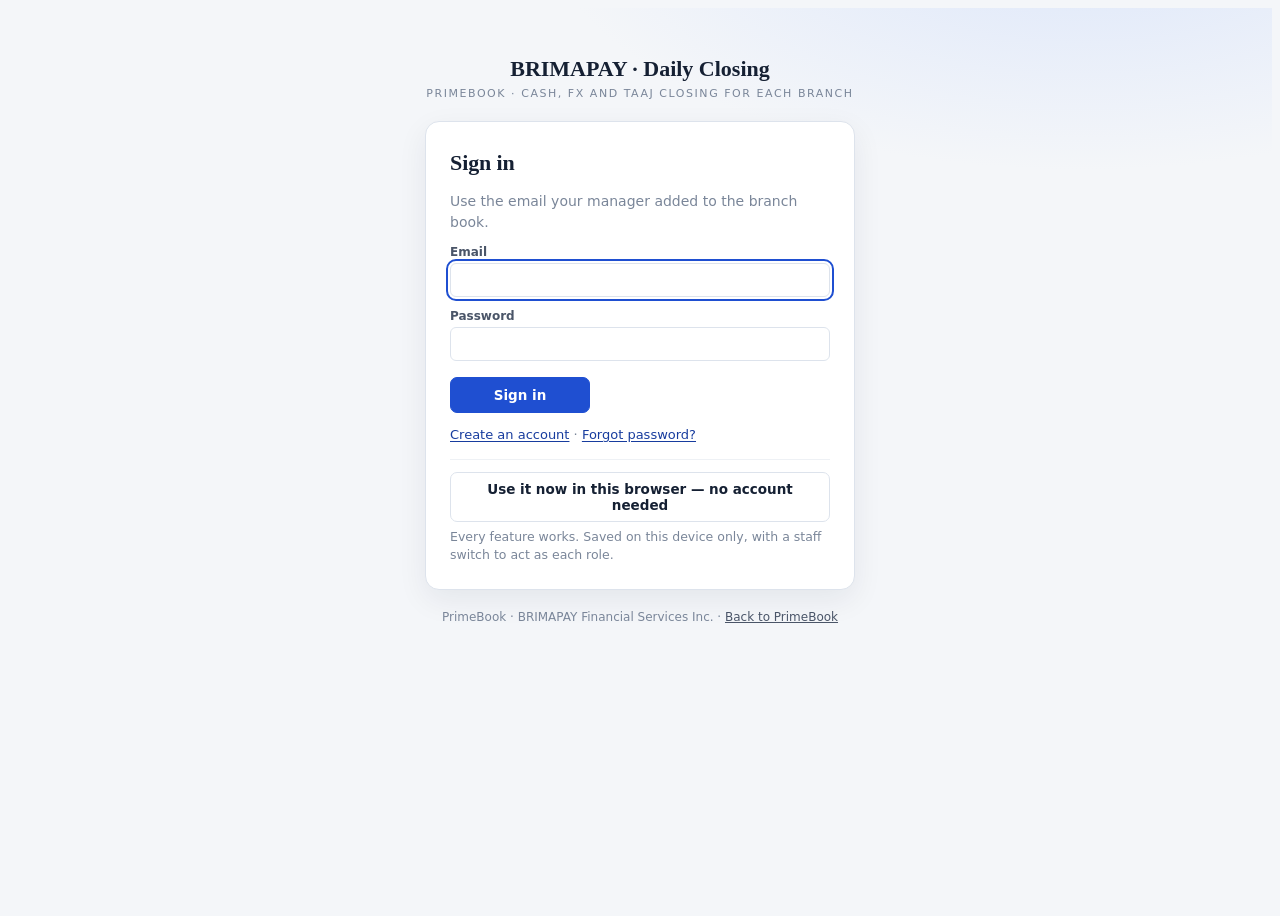
==== commit 5b7c82e5: "Daily Closing /closing: work now in this browser while shared books are not switched on (2026-10-28-" ====
--- a/public/closing.html
+++ b/public/closing.html
@@ -195,6 +195,9 @@
 .g-new summary{cursor:pointer;font:600 14px var(--f-body);color:var(--accent-ink);margin-bottom:10px}
 .g-foot{font-size:12px;color:var(--ink-3);text-align:center}.g-foot a{color:var(--ink-2)}
 @media (max-width:560px){.g-wrap{padding-top:24px}.g-card{padding:18px}.w-acts{margin-left:0}}
+.g-alt{display:flex;flex-direction:column;gap:6px;border-top:1px solid var(--line-2);padding-top:12px;margin-top:2px}
+.g-alt button{width:100%}.g-alt .mu{font-size:12.5px}
+#c-staff{background:var(--band-2);color:var(--band-ink);border:1px solid #33476A;border-radius:8px;min-height:34px;padding:4px 8px;font:500 14px var(--f-body);max-width:230px}
 
 </style>
 </head>
@@ -574,7 +577,7 @@
 function persist(){}
 function names(){}
 const acctName=id=>{if(!id)return'';const m=SYNC.members.find(x=>x.user_id==id);return m?m.display_name+' ('+m.email+')':'a former member'};
-function syncLabel(){const m={loading:['Loading…','p-mute'],online:['Saved · live','p-ok'],saving:['Saving…','p-warn'],readonly:['Read only · live','p-info'],error:['Not saved · retrying','p-bad']}[SYNC.mode]||['','p-mute'];return`<span class="pill ${m[1]}">${m[0]}</span>`}
+function syncLabel(){const m={loading:['Loading…','p-mute'],online:['Saved · live','p-ok'],saving:['Saving…','p-warn'],readonly:['Read only · live','p-info'],local:['This browser only','p-warn'],error:['Not saved · retrying','p-bad']}[SYNC.mode]||['','p-mute'];return`<span class="pill ${m[1]}">${m[0]}</span>`}
 function bcode(b){return(b.book_id||b.id||'').replace(/[^a-z0-9]/gi,'').slice(0,3).toUpperCase()||'BR'}
 function applyMembers(mem){SYNC.members=mem||[];Object.keys(USERS).filter(k=>k.startsWith('m:')).forEach(k=>delete USERS[k]);
  SYNC.members.forEach(m=>{USERS['m:'+m.email]={name:m.display_name,role:m.role=='Owner'?'Manager':m.role,title:ROLE_TITLE[m.role]||m.role}});
@@ -592,7 +595,7 @@
  audit.sort((a,b)=>a.seq-b.seq);const wasLatest=!E||isLatest(),cur=wasLatest?days.length-1:Math.min(E.B.cur,days.length-1);
  E=Book({v:2,days,cur,seq:m.seq||{TX:0,ADJ:0},audit});E.real=true;E.acct=myId();SYNC.last=last;
  SYNC.mode=WRITERS.includes(SYNC.role)?'online':'readonly';return true}
-async function reload(quiet){const b=SYNC.book;if(!b)return;let x;const g=SYNC.gen;
+async function reload(quiet){const b=SYNC.book;if(!b||SYNC.local)return;let x;const g=SYNC.gen;
  try{x=await fetchBook(b.book_id)}catch(e){if(!quiet)toast({ok:false,msg:friendly(e)});return}
  if(g!==SYNC.gen||SYNC.busy||SYNC.book!==b)return; // a local change happened meanwhile: its save decides
  if(!x||!x.mem.some(m=>m.email==myEmail()&&m.active)){stopBook();ls.d(BKEY);await showBooks({err:'You no longer have access to '+b.name+'. Ask the book owner if this is unexpected.'});return}
@@ -605,6 +608,7 @@
  const meta=metaOut(extra);const rev=await rpc('dc_save',{p_book:SYNC.book.book_id,p_base_rev:SYNC.baseRev,p_meta:meta,p_days:days.map(({j,...r})=>r),p_note:(note||'').slice(0,200)});
  days.forEach(d=>SYNC.last[d.date]=d.j);SYNC.meta=meta;SYNC.baseRev=+rev;SYNC.updatedName=SYNC.me?SYNC.me.display_name:'';SYNC.updatedAt=new Date().toISOString()}
 function save(note,extra){if(!SYNC.book)return Promise.resolve(false);SYNC.gen++;
+ if(SYNC.local){const ok=localSave();if(ok){SYNC.updatedAt=new Date().toISOString();SYNC.updatedName=SYNC.me?SYNC.me.display_name:''}else toast({ok:false,msg:'This browser refused to save (storage full or private window). Export the reports you need.'});if(E)render();return Promise.resolve(ok)}
  return SYNC.queue=SYNC.queue.then(async()=>{SYNC.busy=true;SYNC.mode='saving';if(E)header();let ok=true;
   try{await writeAll(note,extra);SYNC.mode='online'}
   catch(e){ok=false;const m=String(e&&e.message||'');
@@ -625,7 +629,8 @@
   <div class="field"><label for="g-em">Email</label><input id="g-em" name="em" type="email" autocomplete="username" value="${em}" required></div>
   <div class="field"><label for="g-pw">Password</label><input id="g-pw" name="p" type="password" autocomplete="current-password" required></div>
   <div class="btns"><button class="pri" type="submit">Sign in</button></div>
-  <p class="g-links"><button type="button" class="lnk" data-gs="signup">Create an account</button> · <button type="button" class="lnk" data-gs="forgot">Forgot password?</button></p></form>`;
+  <p class="g-links"><button type="button" class="lnk" data-gs="signup">Create an account</button> · <button type="button" class="lnk" data-gs="forgot">Forgot password?</button></p>
+  <div class="g-alt"><button type="button" data-gs="local">Use it now in this browser — no account needed</button><span class="mu">Every feature works. Saved on this device only, with a staff switch to act as each role.</span></div></form>`;
  else if(s=='signup')body=`<form class="g-card" data-g="signup" novalidate><h1>Create your account</h1><p class="mu">Use the same email your manager added to the book. We will send you a link to confirm it.</p>${msgs()}
   <div class="field"><label for="g-em">Email</label><input id="g-em" name="em" type="email" autocomplete="username" value="${em}" required></div>
   <div class="field"><label for="g-pw">Password (at least 10 characters)</label><input id="g-pw" name="p" type="password" autocomplete="new-password" minlength="10" required></div>
@@ -636,6 +641,10 @@
   <div class="btns"><button class="pri" type="submit">Send reset link</button></div><p class="g-links"><button type="button" class="lnk" data-gs="login">Back to sign in</button></p></form>`;
  else if(s=='reset')body=`<form class="g-card" data-g="reset" novalidate><h1>Choose a new password</h1>${msgs()}<div class="field"><label for="g-pw">New password (at least 10 characters)</label><input id="g-pw" name="p" type="password" autocomplete="new-password" required></div>
   <div class="field"><label for="g-pw2">Repeat password</label><input id="g-pw2" name="p2" type="password" autocomplete="new-password" required></div><div class="btns"><button class="pri" type="submit">Save password</button></div></form>`;
+ else if(s=='books'&&G.missing)body=`<div class="g-card g-wide"><div class="g-head"><div><h1>Shared books are not switched on yet</h1><p class="mu">Signed in as <b>${H(myEmail())}</b></p></div><button type="button" class="ghost" data-gs="signout">Sign out</button></div>
+  <div class="note info"><span class="ic info">i</span><span>You can start working right now in this browser with every feature. Sharing the books with your staff online needs one step by the person who manages your Supabase account.</span></div>
+  <div class="btns"><button type="button" class="pri" data-gs="local">Start working now (this browser)</button><button type="button" data-gs="refresh">Check again</button></div>
+  ${howOnline()}</div>`;
  else if(s=='books'){const bs=G.books;body=`<div class="g-card g-wide"><div class="g-head"><div><h1>Your branch books</h1><p class="mu">Signed in as <b>${H(myEmail())}</b></p></div><button type="button" class="ghost" data-gs="signout">Sign out</button></div>${msgs()}
   ${bs.length?`<div class="g-books">${bs.map(b=>`<button type="button" class="g-book" data-open="${H(b.book_id)}"><b>${H(b.name)}</b><span>${H(b.display_name)} · ${H(ROLE_TITLE[b.role]||b.role)}</span><em>Open →</em></button>`).join('')}</div>`
    :`<div class="note info"><span class="ic info">i</span><span><b>No books yet for ${H(myEmail())}.</b> If you work at a branch, ask your manager to add this exact email on their Team page, then press Refresh. If you are setting up a branch, create its book below.</span></div><div class="btns"><button type="button" data-gs="refresh">Refresh</button></div>`}
@@ -645,9 +654,9 @@
    <div class="field"><label for="g-dn">Your name as it appears in the ledger</label><input id="g-dn" name="dn" maxlength="60" required></div>
    <div class="field"><label>&nbsp;</label><button class="pri" type="submit">Create book</button></div></form>
    <p class="mu" style="font-size:12.5px">You become the book's Owner. You then add your staff by email and give each a role: Teller, Manager, Finance or Auditor.</p></details></div>`}
- else if(s=='setup'){const b=SYNC.book||{},own=['Owner','Manager'].includes(SYNC.role);
-  body=`<div class="g-card g-wide"><div class="g-head"><div><span class="eyebrow">${H(b.name)} · first business day</span><h1>Set up the book</h1></div><div class="btns"><button type="button" class="ghost" data-gs="books">All books</button><button type="button" class="ghost" data-gs="signout">Sign out</button></div></div>${msgs()}
-  ${own?`<p>Enter what the branch holds at the start of its first business day on this system. Everything after that is carried forward automatically from each locked close.</p>
+ else if(s=='setup'){const b=SYNC.book||{},own=SYNC.local||['Owner','Manager'].includes(SYNC.role);
+  body=`<div class="g-card g-wide"><div class="g-head"><div><span class="eyebrow">${H(b.name)} · first business day</span><h1>Set up the book</h1></div><div class="btns">${SYNC.local?'<button type="button" class="ghost" data-gs="leave">Back</button>':'<button type="button" class="ghost" data-gs="books">All books</button><button type="button" class="ghost" data-gs="signout">Sign out</button>'}</div></div>${msgs()}
+  ${SYNC.local?localNote():''}${own?`<p>Enter what the branch holds at the start of its first business day on this system. Everything after that is carried forward automatically from each locked close.</p>
   <form data-g="setup" novalidate><div class="fgrid">
    <div class="field"><label for="s-date">First business date</label><input id="s-date" name="date" type="date" value="${todayPT()}" required></div><div></div>
    ${[['1000','Cash on hand – till (CAD)'],['1005','Safe – CAD'],['1010','Bank – RBC operating (CAD)'],['1210','Due from Taaj (CAD)']].map(([c,l])=>`<div class="field"><label for="s-${c}">${l}</label><input id="s-${c}" name="a${c}" inputmode="decimal" placeholder="0.00"></div>`).join('')}</div>
@@ -695,7 +704,7 @@
 
 async function afterSignIn(okMsg){startSession();try{const u=await api('/auth/v1/user');if(u&&u.id){SB.user=u;keep(SB)}}catch(e){}
  await showBooks({ok:okMsg||''},true)}
-async function showBooks(o,auto){gate('loading');try{await rpc('dc_claim');G.books=await rpc('dc_my_books')||[]}catch(e){G.books=[];if(e.status==401&&!SB)return;return gate('books',{err:friendly(e)})}
+async function showBooks(o,auto){gate('loading');G.missing=false;try{await rpc('dc_claim');G.books=await rpc('dc_my_books')||[]}catch(e){G.books=[];if(e.status==401&&!SB)return;G.missing=e.status==404||/PGRST202|Could not find|does not exist/i.test(e.message||'');return gate('books',G.missing?{}:{err:friendly(e)})}
  const want=ls.g(BKEY);if(auto&&G.books.length){const b=G.books.find(x=>x.book_id==want)||(G.books.length==1?G.books[0]:null);if(b)return openBook(b.book_id)}
  gate('books',o)}
 async function openBook(id){gate('loading');let b;try{G.books=await rpc('dc_my_books')||[]}catch(e){}b=G.books.find(x=>x.book_id==id);if(!b)return gate('books',{err:'That book is not available to you.'});
@@ -710,13 +719,13 @@
  if(e.target.id=='g-bc')e.target.dataset.touched='1'});
 document.addEventListener('click',e=>{const b=e.target.closest('button');if(!b)return;
  if(b.dataset.gs){const s=b.dataset.gs;if(G.busy)return;
-  if(s=='signout')return signOut();if(s=='books'){stopBook();ls.d(BKEY);return showBooks({})}if(s=='refresh')return showBooks({},true);if(s=='sample')return doSample();
-  if(s=='savenow')return save('Retry save');return gate(s)}
+  if(SYNC.local&&(s=='signout'||s=='books'))return leaveLocal();if(s=='signout')return signOut();if(s=='books'){stopBook();ls.d(BKEY);return showBooks({})}if(s=='refresh')return showBooks({},true);if(s=='sample')return doSample();
+  if(s=='savenow')return save('Retry save');if(s=='local')return startLocal();if(s=='leave')return leaveLocal();return gate(s)}
  if(b.dataset.open)return openBook(b.dataset.open)});
 
 /* ---------- in-book pages: Team and Settings ---------- */
 async function loadSaves(){try{SYNC.saves=await rest('dc_saves?book_id=eq.'+enc(SYNC.book.book_id)+'&select=rev,name,email,role,note,at&order=id.desc&limit=60')}catch(e){SYNC.saves=[]}if(VIEW=='team')render()}
-function vTeam(){if(SYNC.saves==null){SYNC.saves=[];loadSaves()}const own=SYNC.role=='Owner',link=location.origin+'/closing';
+function vTeam(){if(SYNC.local)return vTeamLocal();if(SYNC.saves==null){SYNC.saves=[];loadSaves()}const own=SYNC.role=='Owner',link=location.origin+'/closing';
  return`<section class="sec"><div class="sec-h"><div><span class="eyebrow">${H(SYNC.book.name)} · who can use this book</span><h2>Team</h2></div><p>${SYNC.members.filter(m=>m.active).length} active</p></div>
  <p class="lede">Each person signs in with their own email and password. Their role decides what they can do; the server checks every save.</p>
  <div class="tw"><table><thead><tr><th>Name in the ledger</th><th>Email</th><th>Role</th><th>Status</th>${own?'<th></th>':''}</tr></thead><tbody>${SYNC.members.map(m=>`<tr><td><b>${H(m.display_name)}</b>${m.email==myEmail()?' <span class="mu">(you)</span>':''}</td><td>${H(m.email)}</td><td>${H(ROLE_TITLE[m.role]||m.role)}</td>
@@ -755,15 +764,41 @@
   const old=Object.fromEntries(CCYS.map(c=>[c,{...BOARD[c]}]));applyBoard(nb);const ok=await save('Rate board: '+CCYS.map(c=>c+' '+rf(nb[c].b)+'/'+rf(nb[c].s)).join(', '));
   if(ok){clearDraft(['rb-']);FORM.rate=String(BOARD[FORM.ccy][FORM.type=='sell'?'s':'b']);SYNC.saves=null;toast({ok:true,msg:'Rate board saved for everyone.'})}else applyBoard(old);return}});
 async function resetBook(b){if(!SYNC.canEdit){toast({ok:false,msg:'Only the book owner can erase the book.'});return}
+ if(SYNC.local){if(!SYNC.resetArm){SYNC.resetArm=true;b.textContent='Click again to erase this browser\'s book';setTimeout(()=>{SYNC.resetArm=false;if(E)render()},6000);return}
+  SYNC.resetArm=false;ls.d(LKEY);clearDraft(['']);E=null;return gate('setup',{ok:'Erased. Set the book up again.'})}
  if(E&&E.B.days.some(d=>d.status=='Locked')){toast({ok:false,msg:'This book has locked days, so it cannot be erased. Create a separate book for training.'});return}
  if(!SYNC.resetArm){SYNC.resetArm=true;b.textContent='Click again to erase this book for everyone';setTimeout(()=>{SYNC.resetArm=false;if(E)render()},6000);return}
  SYNC.resetArm=false;try{await rpc('dc_reset',{p_book:SYNC.book.book_id});clearDraft(['']);E=null;await reload(true);gate('setup',{ok:'Book erased. Set it up again.'})}catch(e){toast({ok:false,msg:friendly(e)})}}
-function webHeader(){const b=SYNC.book;if(!b)return;const w=$('#c-who');if(w)w.innerHTML=SYNC.me?`<b>${H(SYNC.me.display_name)}</b> <span class="w-r">${H(SYNC.role)}</span>`:'';const k=$('#c-book');if(k)k.textContent=b.name+' ('+bcode(b)+')'}
-function onlineBanner(){if(SYNC.mode=='readonly')return`<div class="note info"><span class="ic info">i</span><span><b>Read only.</b> As ${H(ROLE_TITLE[SYNC.role]||SYNC.role)} you can read the books, every report and the audit trail.</span></div>`;
+function webHeader(){const b=SYNC.book;if(!b)return;document.querySelectorAll('.band [data-gs]').forEach(x=>{x.textContent=SYNC.local?(x.dataset.gs=='books'?'Shared books':'Leave'):(x.dataset.gs=='books'?'Switch book':'Sign out')});const w=$('#c-who');if(w&&SYNC.local){if(!w.querySelector('#c-staff')||w.dataset.u!==UID){w.dataset.u=UID;w.innerHTML=`<select id="c-staff" aria-label="Working as">${LSTAFF.map(k=>`<option value="${k}" ${k==UID?'selected':''}>${H(USERS[k].name)} — ${H(USERS[k].role)}</option>`).join('')}</select>`}}else if(w)w.innerHTML=SYNC.me?`<b>${H(SYNC.me.display_name)}</b> <span class="w-r">${H(SYNC.role)}</span>`:'';const k=$('#c-book');if(k)k.textContent=b.name+' ('+bcode(b)+')'}
+function onlineBanner(){if(SYNC.local)return`<div class="note warn"><span class="ic warn">!</span><span><b>Working in this browser only.</b> Everything works and is saved on this device. Use <b>Signed in</b> at the top to act as each person (Teller, Manager, Finance, Auditor). To share the books with your staff online, see the Team page.</span></div>`;if(SYNC.mode=='readonly')return`<div class="note info"><span class="ic info">i</span><span><b>Read only.</b> As ${H(ROLE_TITLE[SYNC.role]||SYNC.role)} you can read the books, every report and the audit trail.</span></div>`;
  if(SYNC.mode=='error')return`<div class="note bad"><span class="ic bad">!</span><span><b>Your last step is not saved yet.</b> Check your connection. <button type="button" data-gs="savenow">Save now</button></span></div>`;return''}
+
+/* ---------- this-browser mode: every feature, saved on this device only ---------- */
+const LKEY='pb_closing_local',LMODE='pb_closing_mode',LUID='pb_closing_local_uid',LSTAFF=['farhan','amina','daniel','sara'];
+function localNote(){return`<div class="note warn"><span class="ic warn">!</span><span><b>This browser only.</b> The book is saved on this device. Your staff cannot see it until the shared books are switched on.</span></div>`}
+function howOnline(){return`<details class="g-new"><summary>How to switch on shared books (one time, about 2 minutes)</summary><ol style="margin:0;padding-left:20px;line-height:1.7">
+ <li>Sign in at <b>supabase.com</b> and open the PrimeBook project.</li><li>Click <b>SQL Editor</b>, then <b>New query</b>.</li>
+ <li>Paste the whole file <b>supabase/daily-closing.sql</b> from the PrimeBook GitHub repository and click <b>Run</b>.</li>
+ <li>Under <b>Authentication → URL Configuration</b>, add <b class="mono">${H(location.origin+'/closing')}</b> to the Redirect URLs.</li>
+ <li>Come back here and press <b>Check again</b>.</li></ol></details>`}
+function setLocalUser(uid){if(!USERS[uid])uid='amina';UID=uid;ls.s(LUID,uid);SYNC.me={display_name:USERS[uid].name,email:''};SYNC.role=USERS[uid].role;SYNC.canEdit=true;SYNC.mode='local'}
+function localSave(){try{localStorage.setItem(LKEY,JSON.stringify({v:1,book:E?E.B:null,board:Object.fromEntries(CCYS.map(c=>[c,{b:BOARD[c].b,s:BOARD[c].s}]))}));return true}catch(e){return false}}
+function startLocal(){stopBook();clearInterval(pollT);SYNC.local=true;ls.s(LMODE,'local');SYNC.book={book_id:'vancouver-local',name:'Vancouver',role:'Owner',display_name:''};SYNC.members=[];SYNC.saves=[];
+ configure({branch:'Vancouver',code:'VAN'});setLocalUser(ls.g(LUID)||'amina');let st=null;try{st=JSON.parse(ls.g(LKEY))}catch(e){}
+ if(st&&st.board)applyBoard(st.board);
+ if(st&&st.book&&Array.isArray(st.book.days)&&st.book.days.length){E=Book(st.book);E.real=true;E.acct=myId();VIEW=VIEWS.some(v=>v[0]==(location.hash||'').slice(1))?location.hash.slice(1):'dashboard';showApp();render()}
+ else{E=null;gate('setup')}}
+function leaveLocal(){SYNC.local=false;ls.d(LMODE);stopBook();SYNC.mode='loading';if(SB)showBooks({},false);else gate('login')}
+document.addEventListener('change',e=>{if(e.target.id=='c-staff'&&SYNC.local){setLocalUser(e.target.value);render();toast({ok:true,msg:'Now working as '+USERS[UID].name+' ('+USERS[UID].role+').'})}});
+function vTeamLocal(){return`<section class="sec"><div class="sec-h"><div><span class="eyebrow">This browser only</span><h2>Team</h2></div><p>4 staff</p></div>
+ <p class="lede">In this mode one person works the whole close on this device. Switch who you are acting as with <b>Signed in</b> at the top; each role sees exactly the rights it has, and separation of duties still applies (the person who prepares or submits the day cannot approve it).</p>
+ <div class="tw"><table><thead><tr><th>Name</th><th>Role</th><th>Can do</th><th></th></tr></thead><tbody>${LSTAFF.map(k=>`<tr><td><b>${H(USERS[k].name)}</b>${k==UID?' <span class="mu">(acting now)</span>':''}</td><td>${H(USERS[k].title)}</td><td class="mu" style="font-size:12.5px">${H({Teller:'Open day, record, count, statements, explain variances, submit',Manager:'All of the Teller, plus approve rates, adjustments and the day, lock, reverse',Finance:'Closing rates, approve adjustments, return, reverse, lock',Auditor:'Read everything, change nothing'}[USERS[k].role])}</td><td>${k==UID?'':`<button type="button" data-as="${k}">Act as ${H(USERS[k].name)}</button>`}</td></tr>`).join('')}</tbody></table></div></section>
+ <section class="sec"><div class="sec-h"><h3>Share the books with your staff online</h3></div><p>Once shared books are switched on, each person signs in with their own email and password, the owner adds staff here by email, and every save is checked by the server.</p>${howOnline()}</section>`}
+document.addEventListener('click',e=>{const b=e.target.closest('button[data-as]');if(!b||!SYNC.local)return;setLocalUser(b.dataset.as);render();toast({ok:true,msg:'Now working as '+USERS[UID].name+' ('+USERS[UID].role+').'})});
 
 /* ---------- boot ---------- */
 async function boot(){const h=location.hash.replace(/^#/,'');
+ if(ls.g(LMODE)=='local'&&!/access_token=|error_description=/.test(h))return startLocal();
  if(h&&/access_token=|error_description=/.test(h)){const q=new URLSearchParams(h);history.replaceState(null,'',location.pathname);
   if(q.get('error_description'))return gate('login',{err:q.get('error_description').replace(/\+/g,' ')});
   if(q.get('access_token')){keep(fixS({access_token:q.get('access_token'),refresh_token:q.get('refresh_token'),expires_at:+q.get('expires_at')||0,expires_in:+q.get('expires_in')||3600}));
